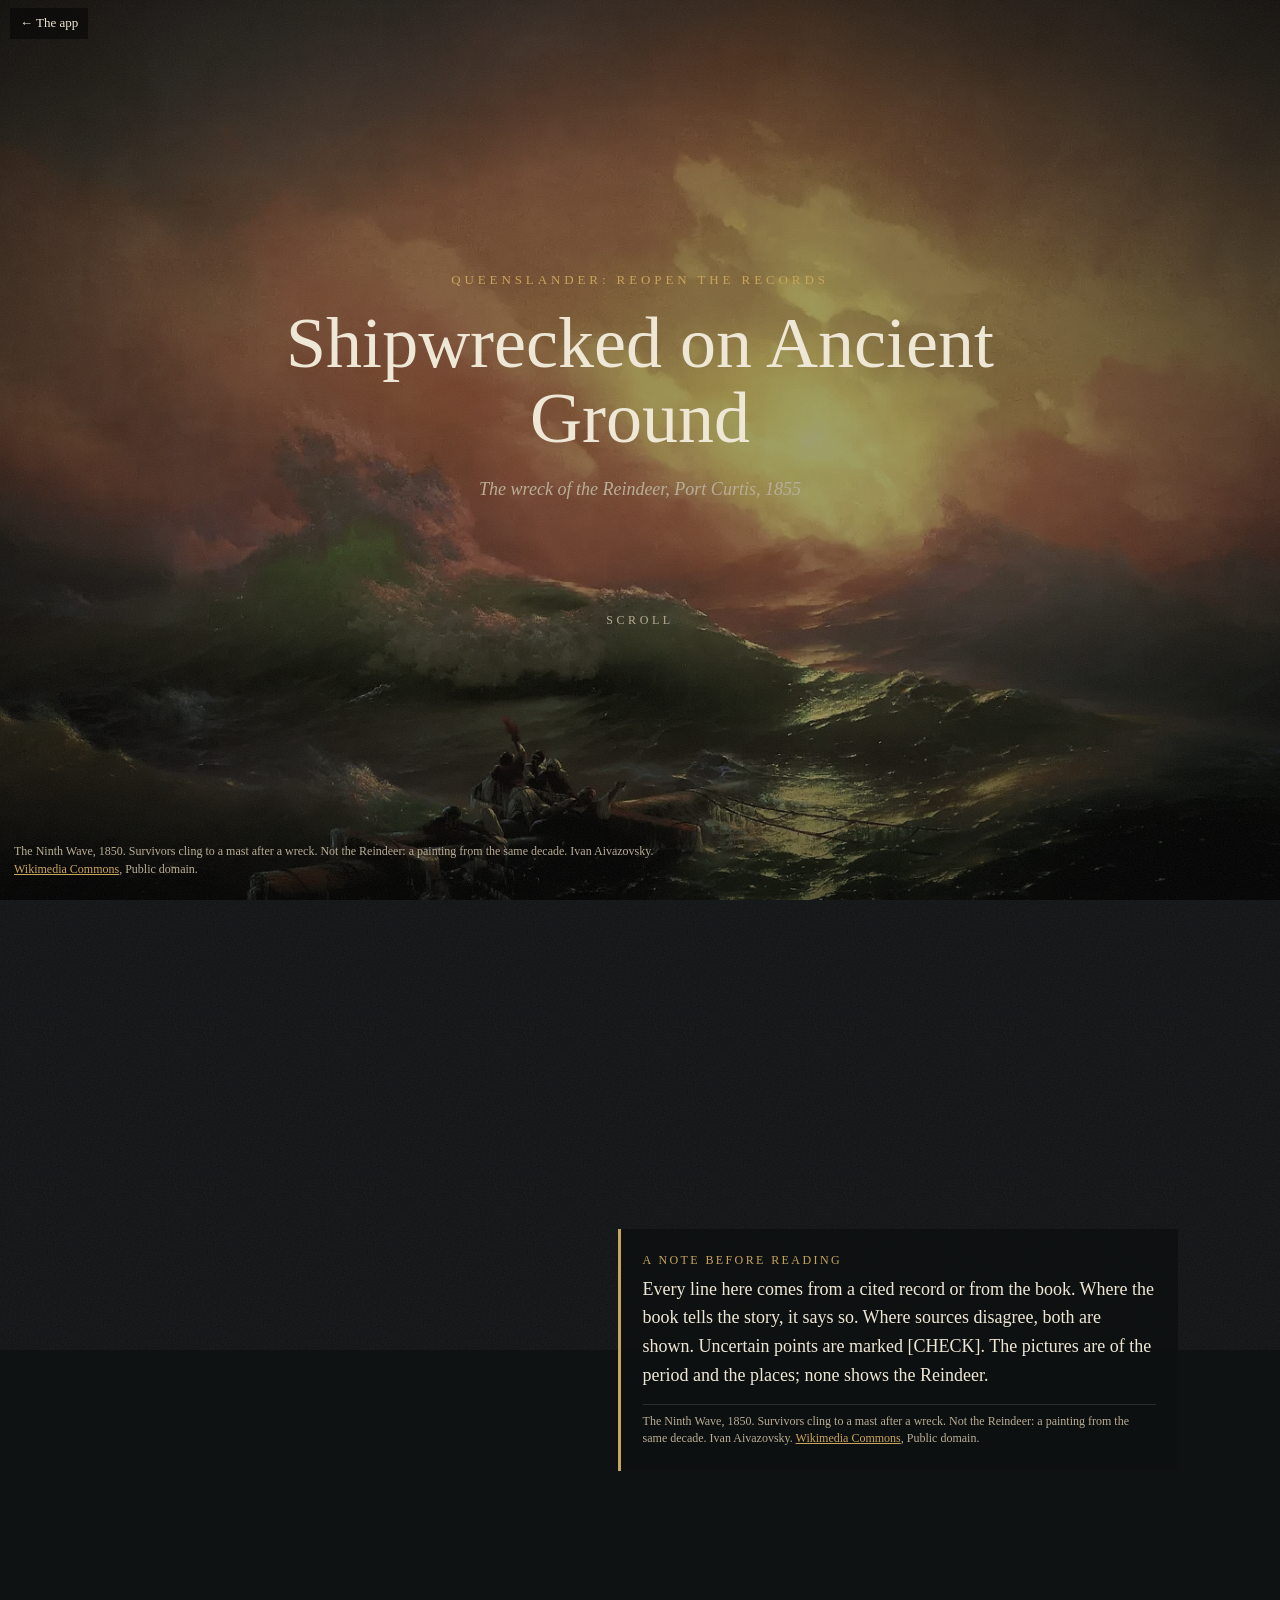
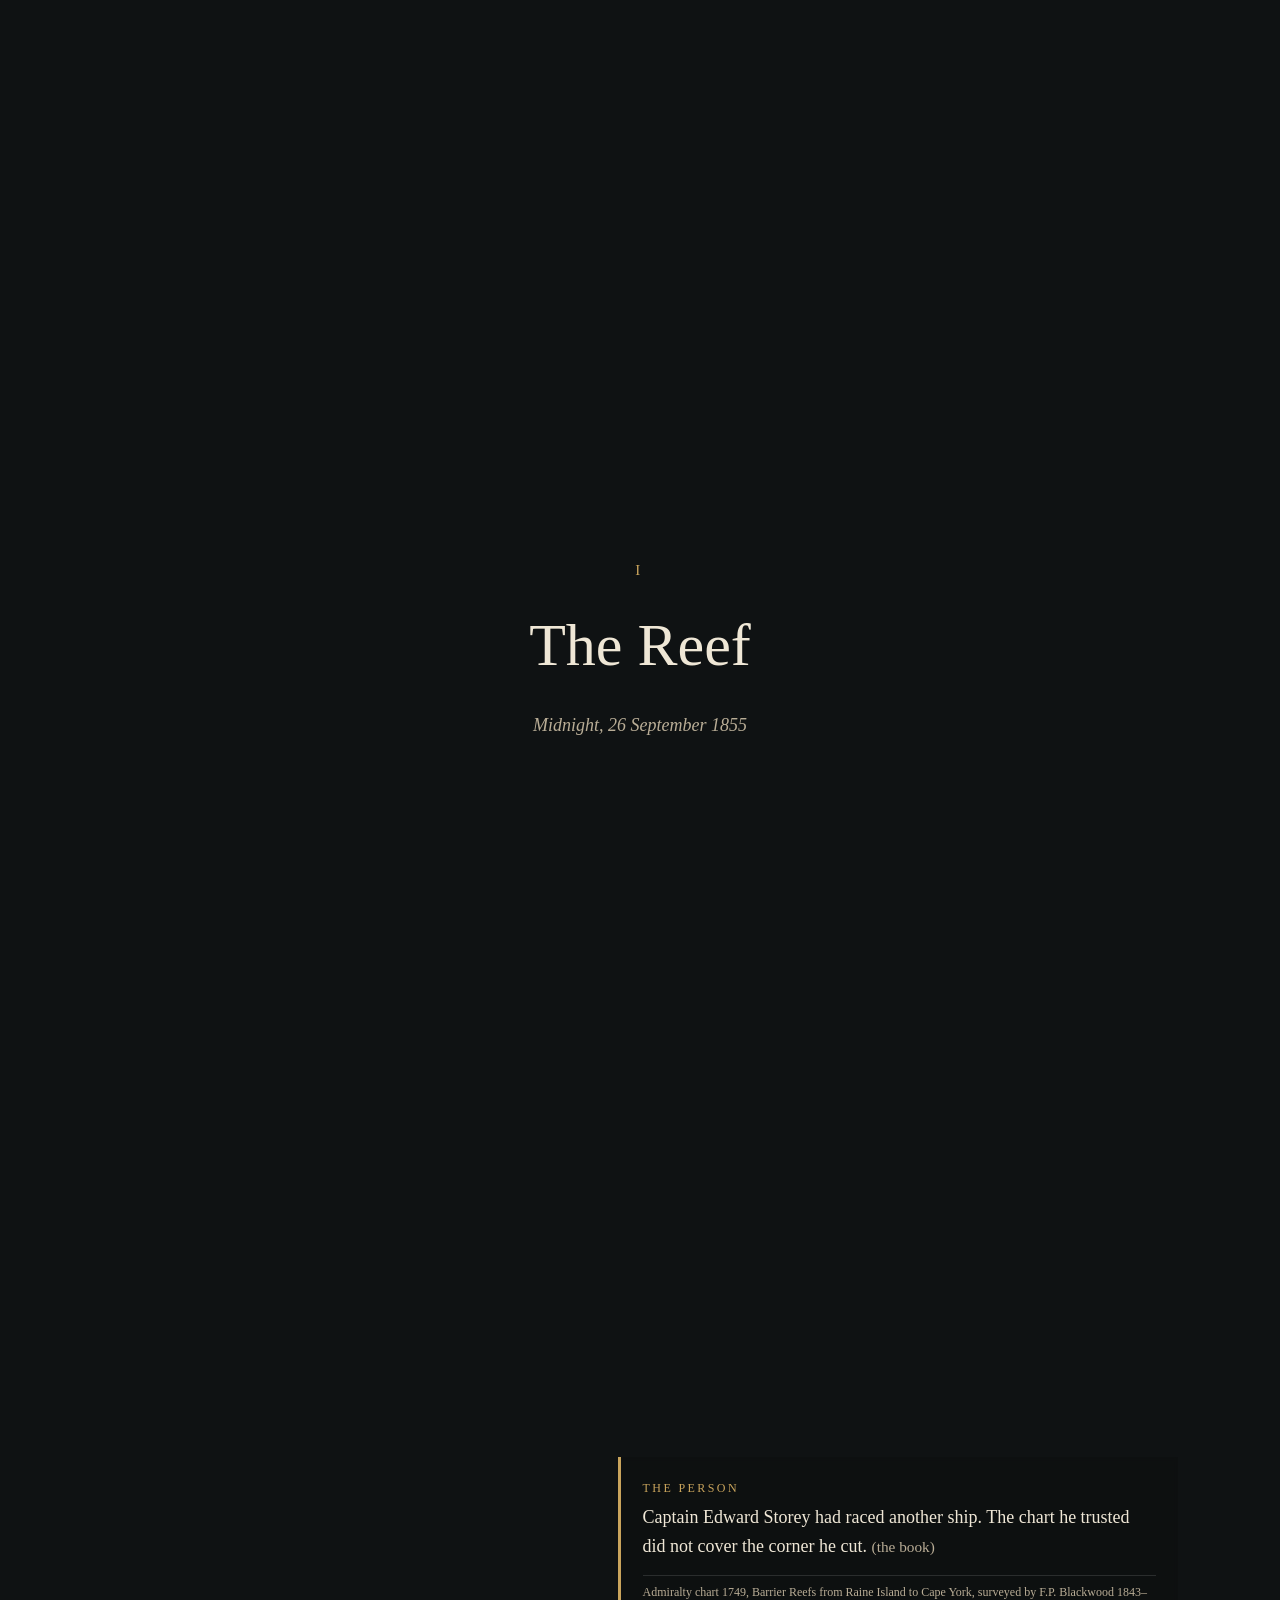
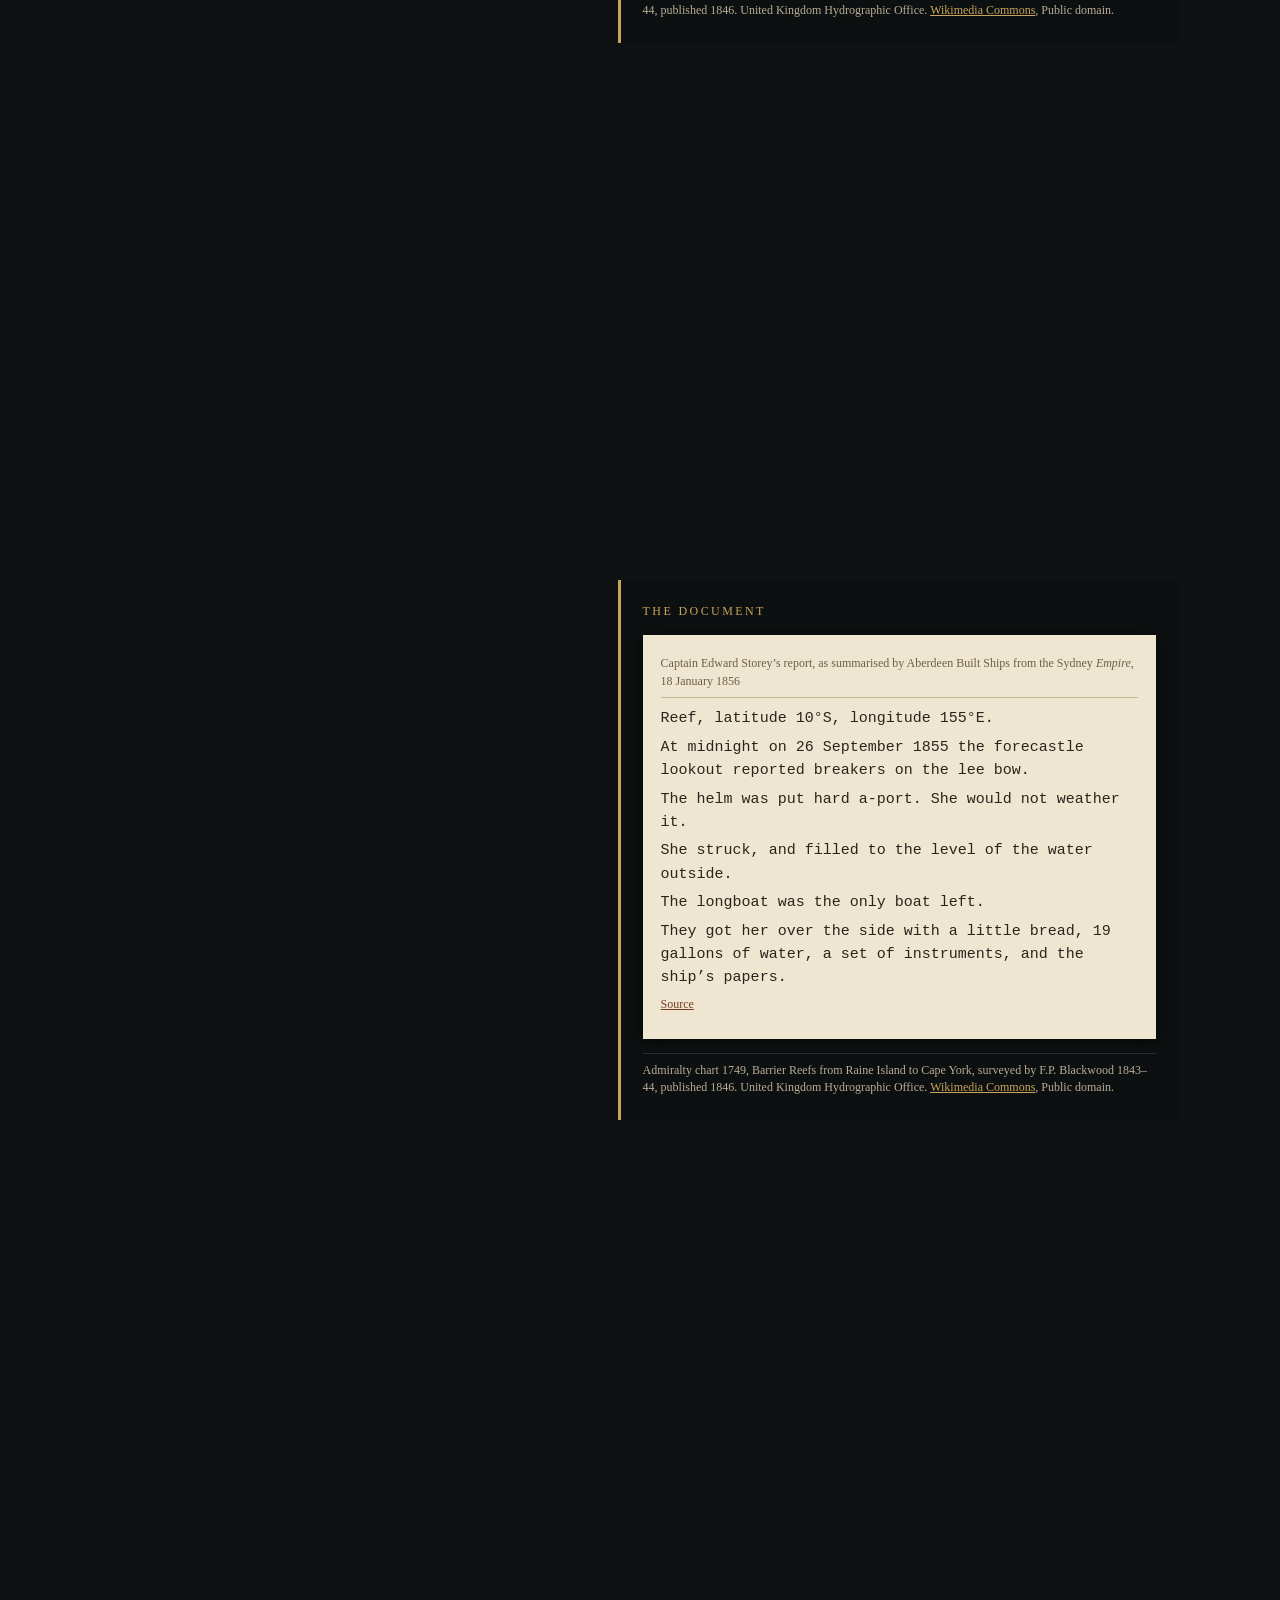
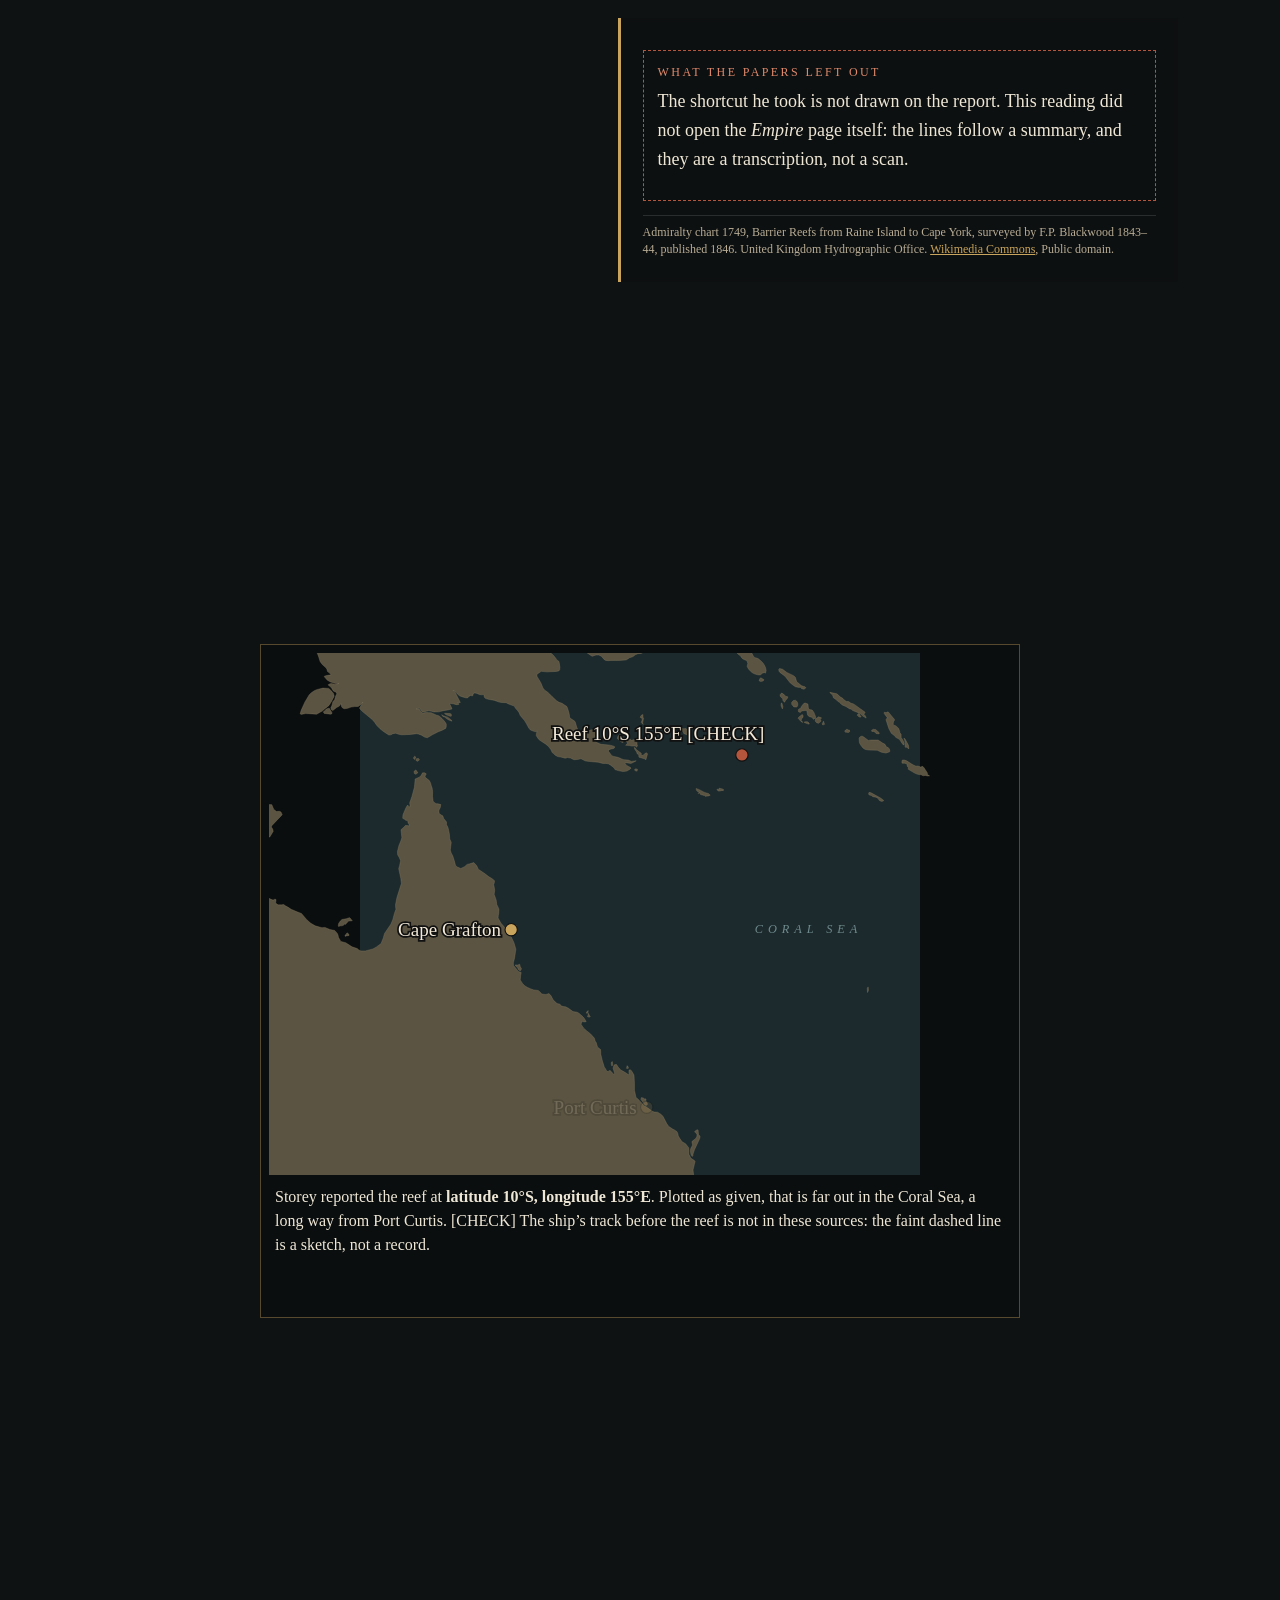
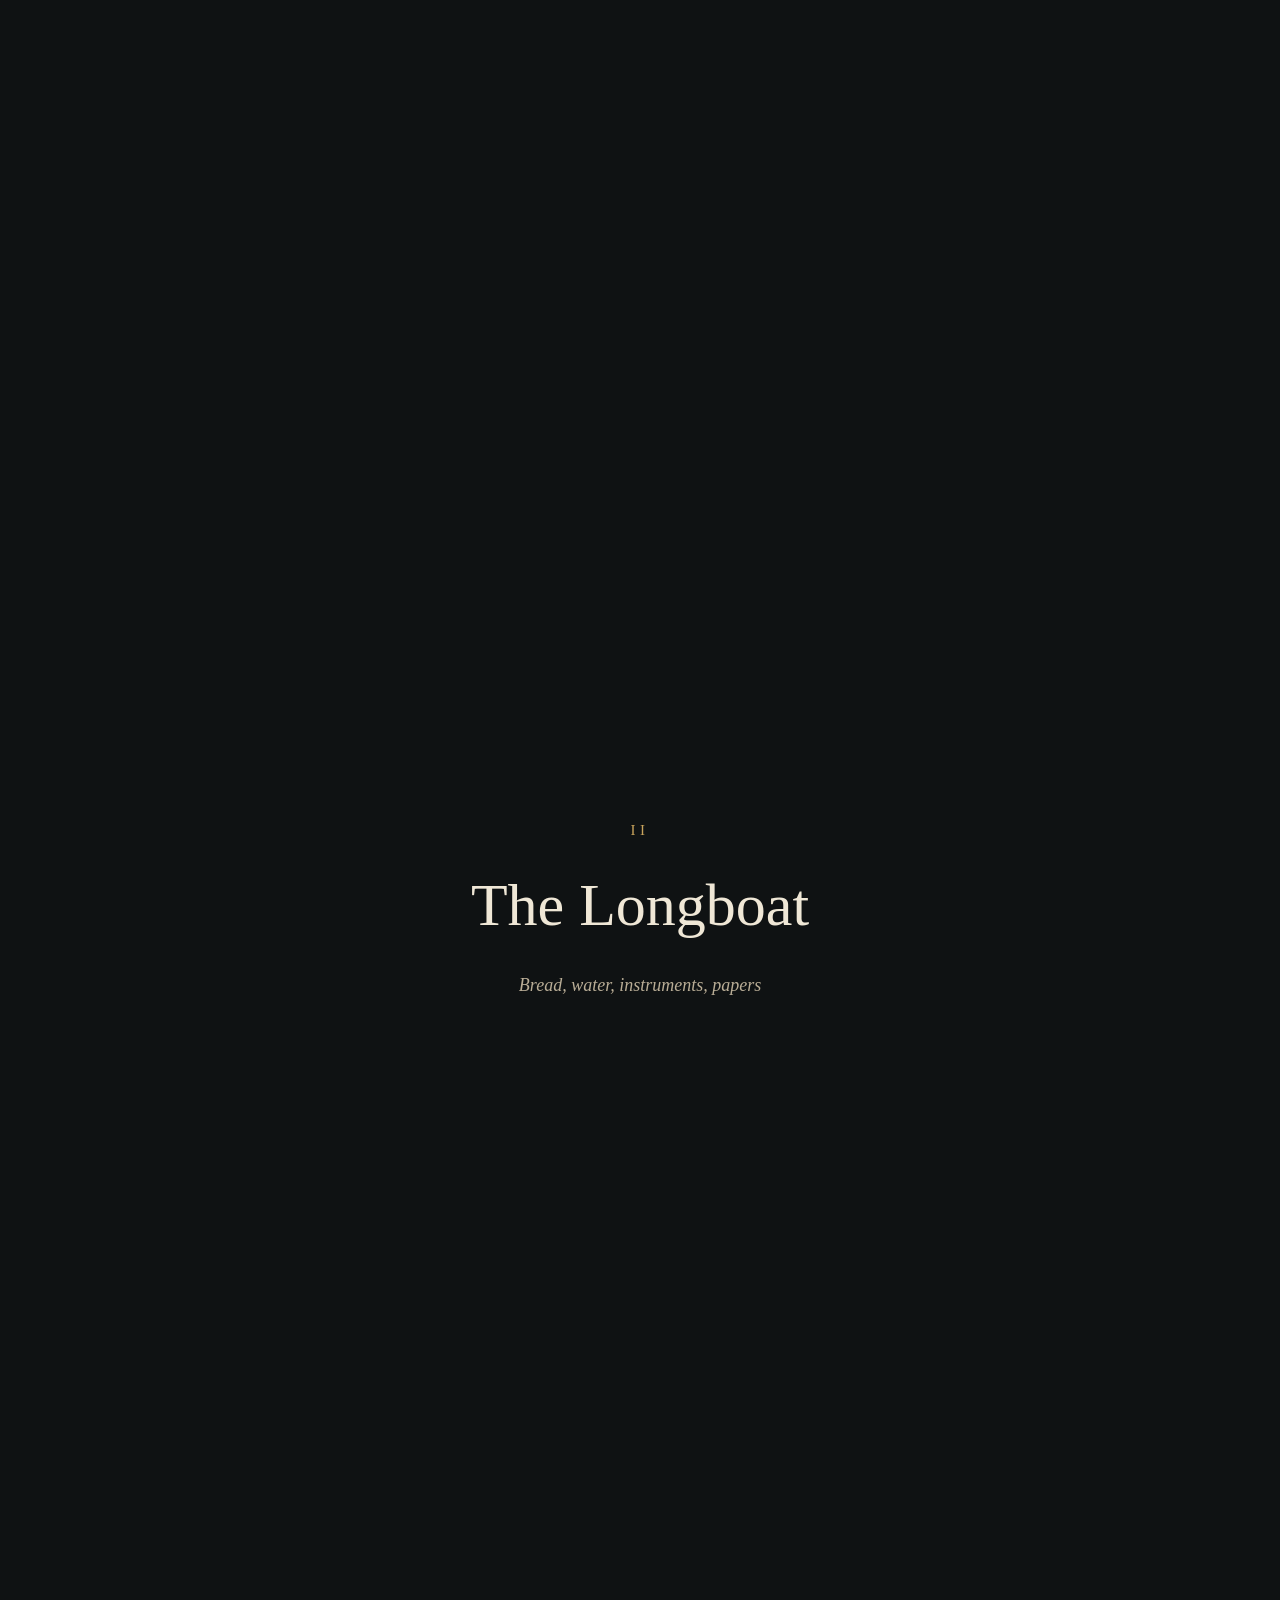
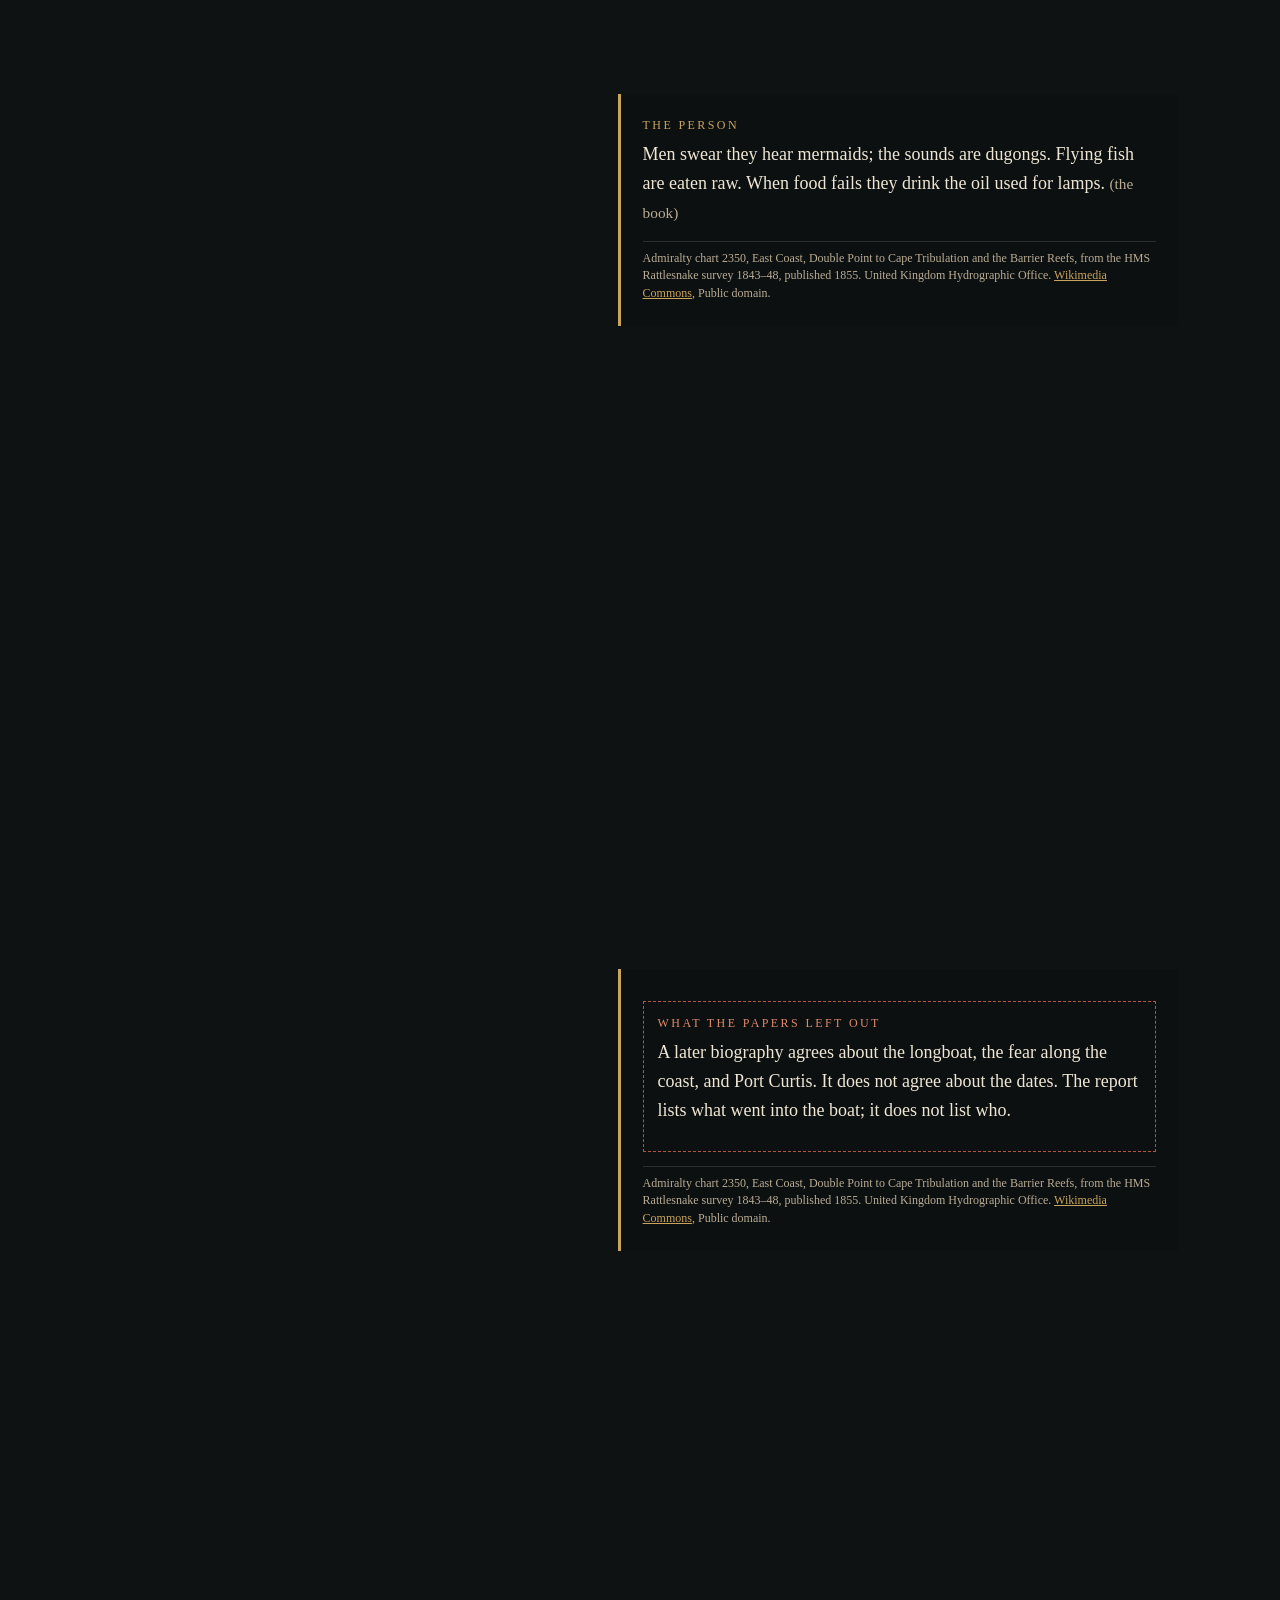
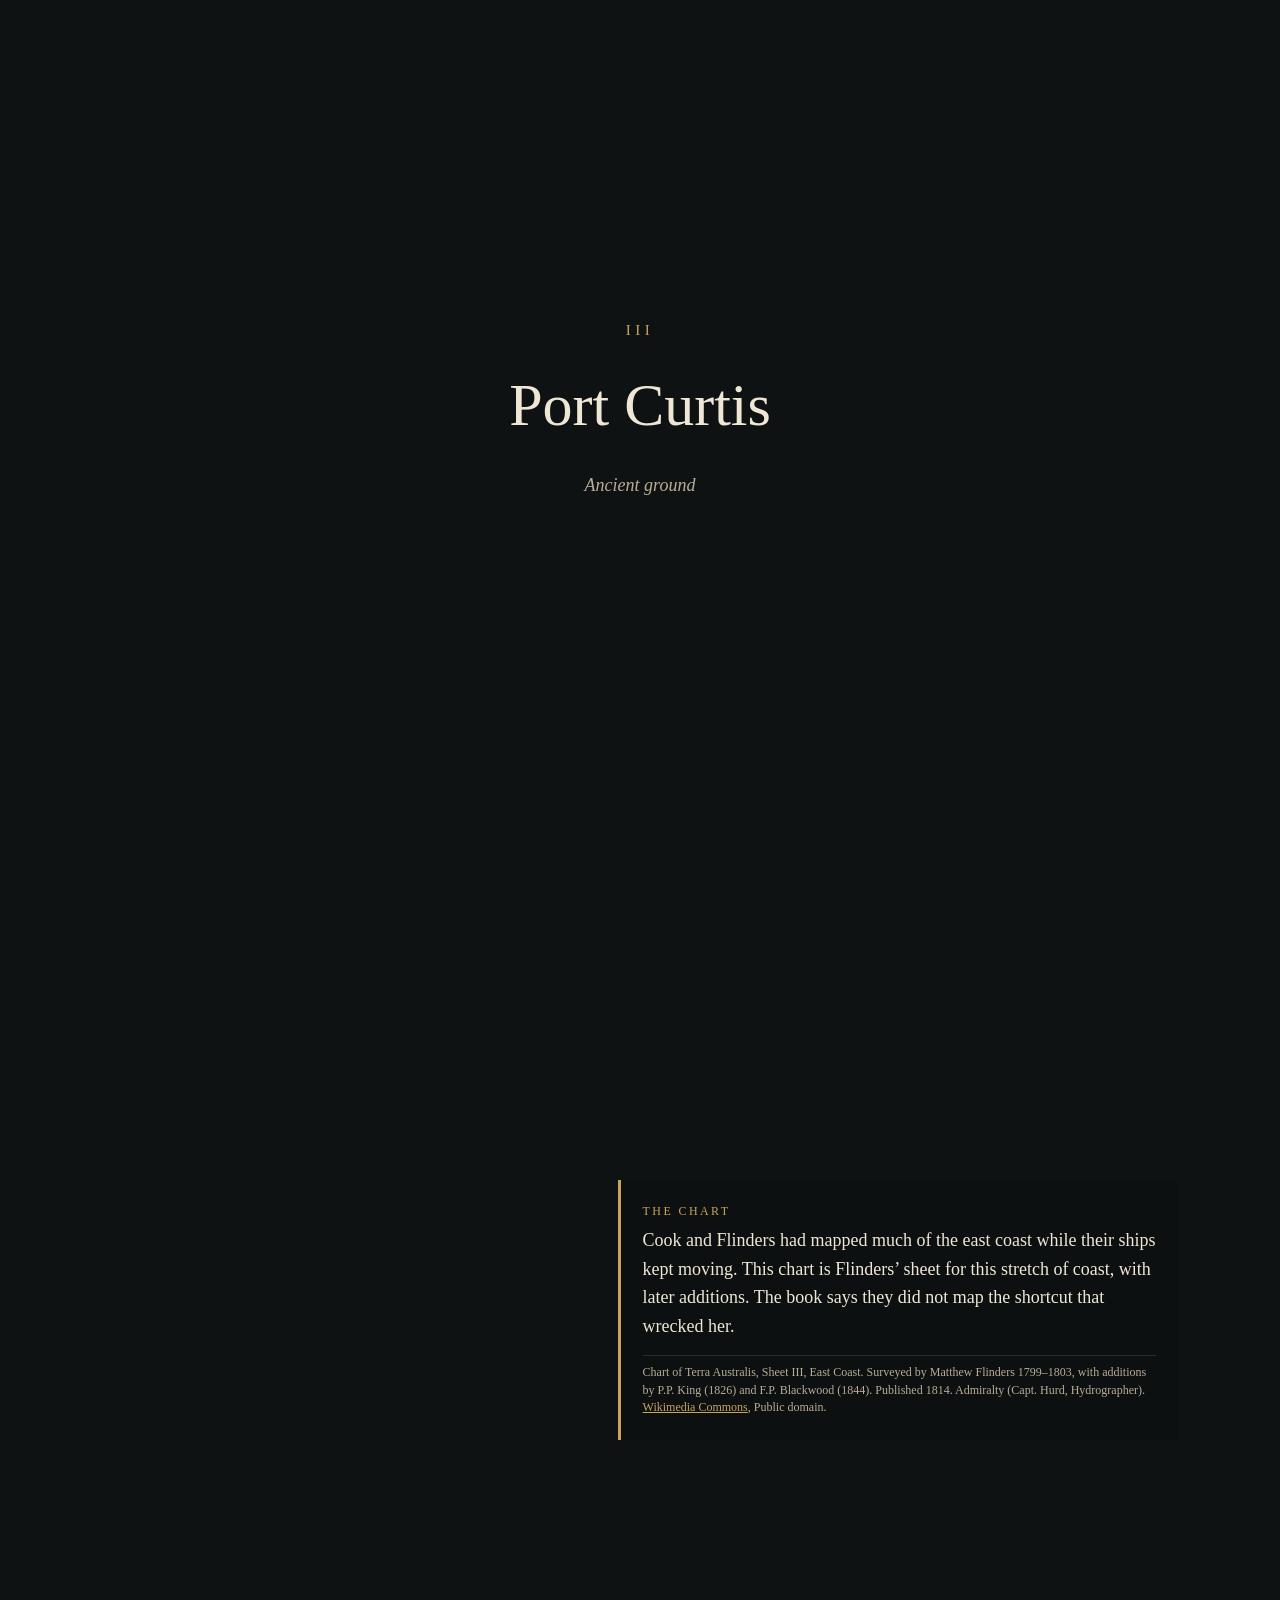
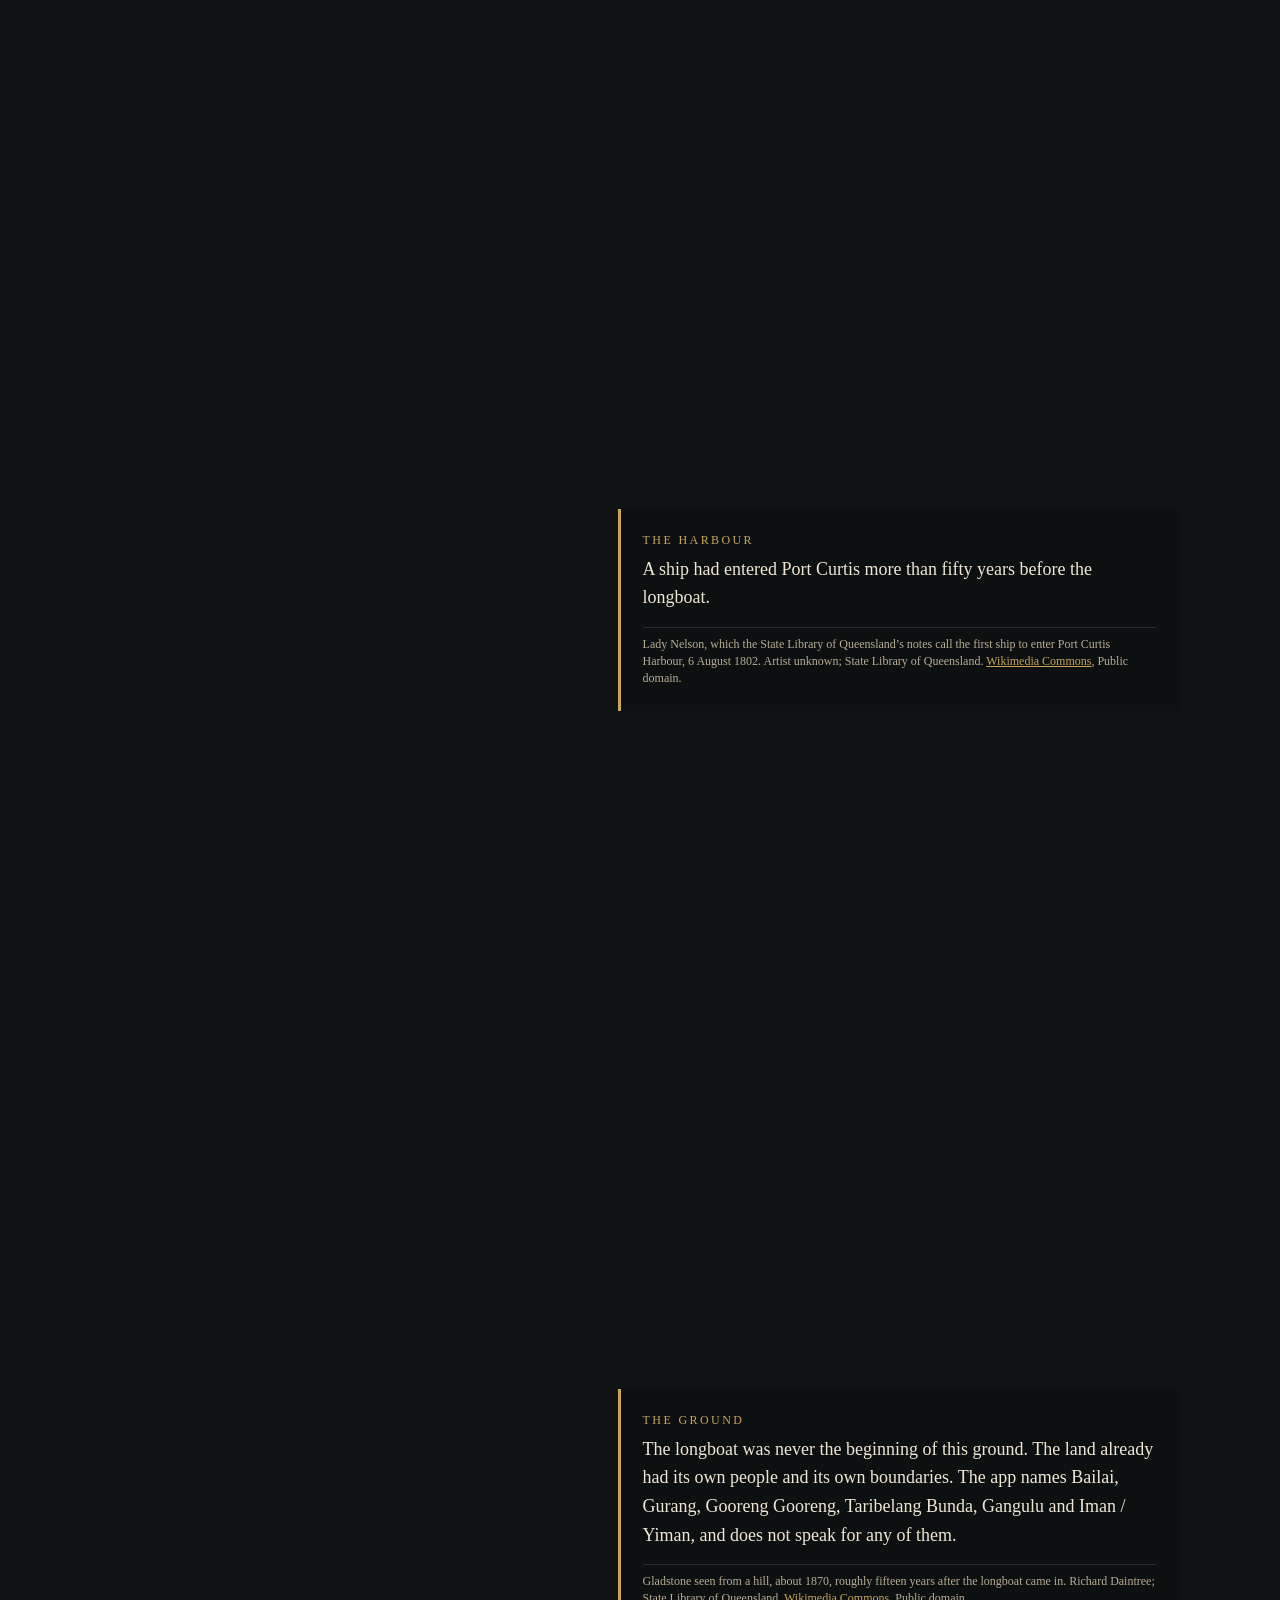
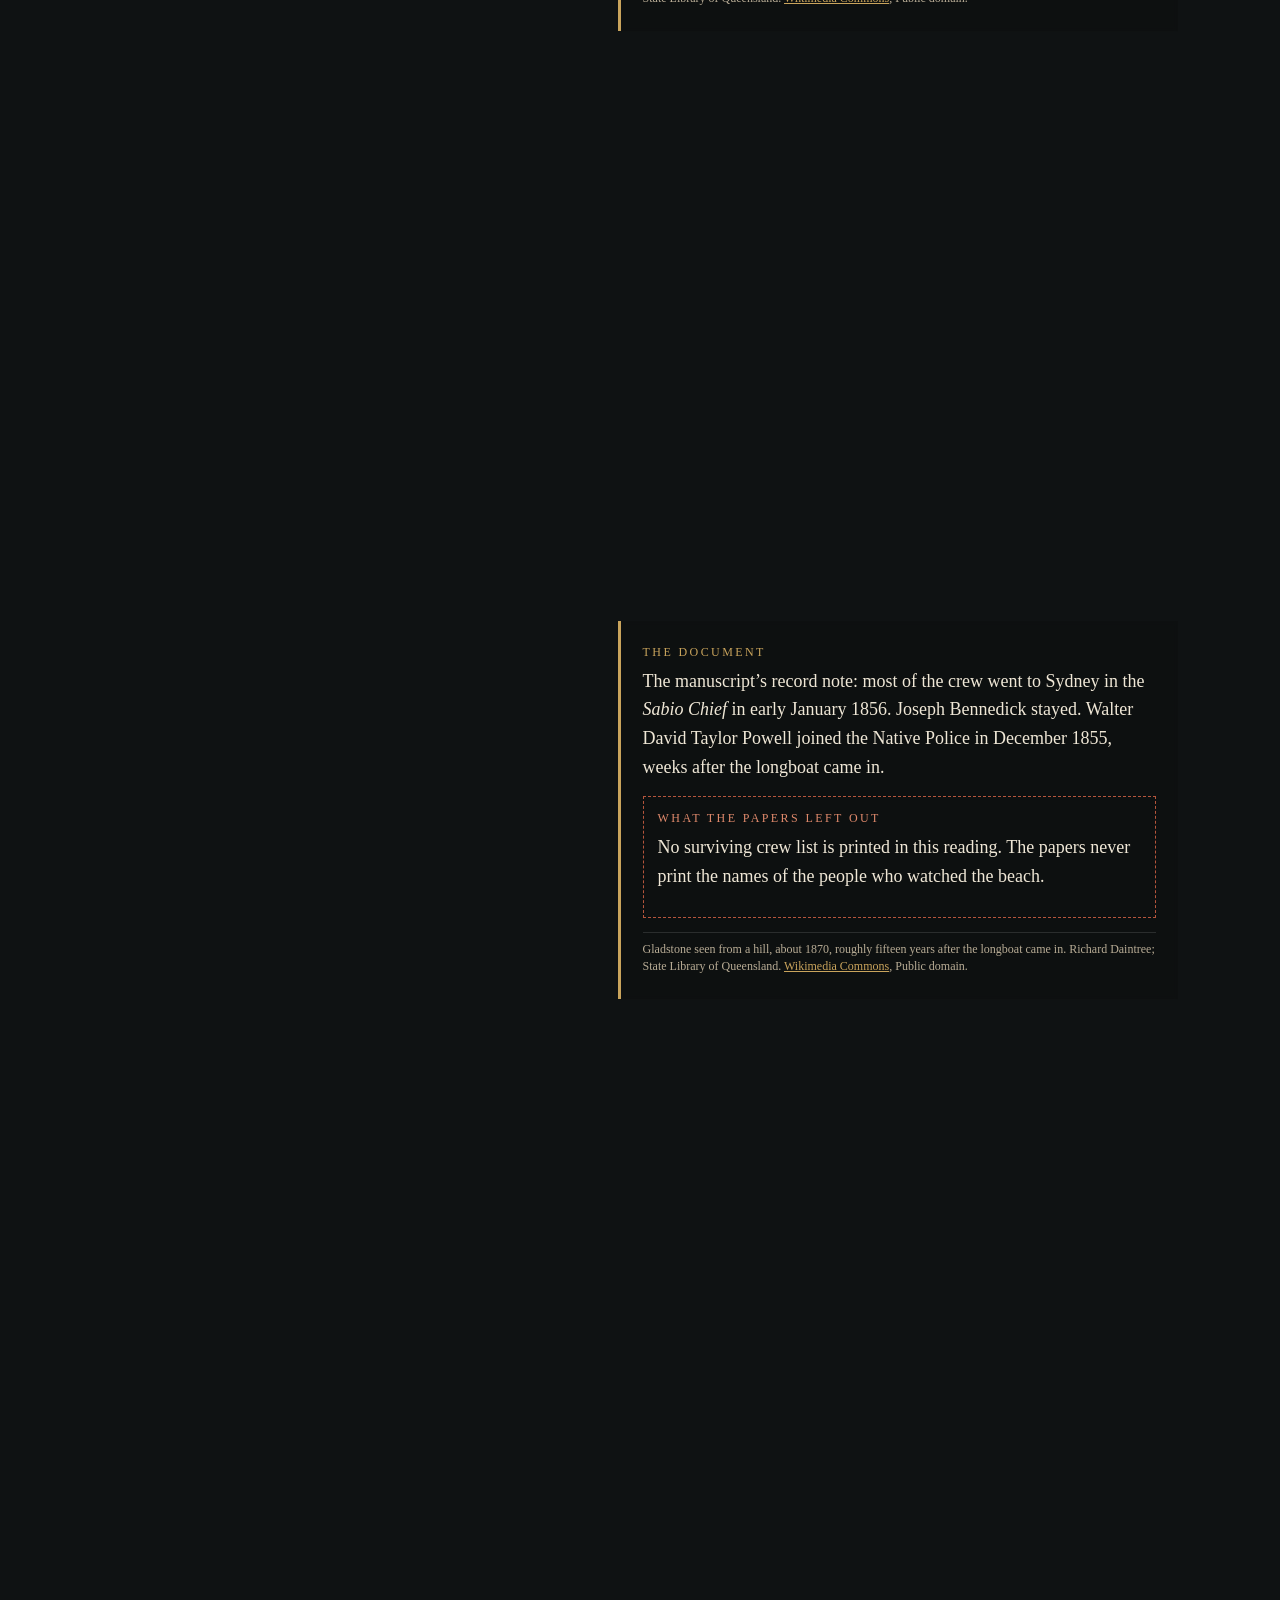
==== experience/index.html @ e914c1b9 "Add scrollytelling experience at /experience/ and 'Enter the experience' link" ====
<!doctype html><html lang="en"><head><meta charset="utf-8"><meta name="viewport" content="width=device-width,initial-scale=1">
<title>Shipwrecked on Ancient Ground: the experience</title><meta name="description" content="The wreck of the Reindeer, Port Curtis, 1855: a scrolling reading of the records and the gaps.">
<link rel="icon" href="../favicon.svg"><link rel="preload" as="image" href="img/ninthwave-m.webp" imagesrcset="img/ninthwave-m.webp 900w, img/ninthwave.webp 1600w" imagesizes="100vw">
<style>
:root{--ink:#efe7d6;--dim:#b9ad96;--paper:#efe6d2;--paperink:#2a241b;--acc:#c9a45c;--sea:#1d2b2f;--red:#b5553c}
*{box-sizing:border-box}html,body{margin:0;background:#0f1213;color:var(--ink);font:18px/1.6 Georgia,"Times New Roman",serif}
a{color:var(--acc)}
#stage{position:fixed;inset:0;z-index:0;overflow:hidden}
.bg{position:absolute;inset:0;margin:0;opacity:0;transition:opacity 1.4s ease}
.bg img{width:100%;height:100%;object-fit:cover;filter:sepia(.35) saturate(.75) brightness(.62) contrast(1.05);transform:scale(1.08)}
.bg.on{opacity:1}.bg.on img{animation:kb 26s ease-in-out infinite alternate}
#bg-adm1846 img,#bg-adm1855 img,#bg-flinders3 img{filter:sepia(.5) brightness(.5) contrast(1.1)}
@keyframes kb{from{transform:scale(1.06) translate(-1.5%,1%)}to{transform:scale(1.2) translate(2%,-2%)}}
#stage:after{content:"";position:absolute;inset:0;background:radial-gradient(ellipse at center,transparent 45%,rgba(0,0,0,.75) 100%)}
#grain{position:fixed;inset:-50%;z-index:1;pointer-events:none;opacity:.09;background-image:url("data:image/svg+xml;utf8,<svg xmlns='http://www.w3.org/2000/svg' width='160' height='160'><filter id='n'><feTurbulence type='fractalNoise' baseFrequency='.85' numOctaves='2' stitchTiles='stitch'/></filter><rect width='160' height='160' filter='url(%23n)'/></svg>");animation:gr 1s steps(4) infinite}
@keyframes gr{0%{transform:translate(0,0)}25%{transform:translate(-3%,2%)}50%{transform:translate(2%,-3%)}75%{transform:translate(-1%,3%)}}
#prog{position:fixed;top:0;left:0;height:3px;width:0;background:var(--acc);z-index:20}
#chapnav{position:fixed;top:10px;right:12px;z-index:20;font:12px/1 Georgia,serif;letter-spacing:.15em;text-transform:uppercase;color:var(--dim)}
#back{position:fixed;top:8px;left:10px;z-index:20;font-size:13px;color:var(--ink);text-decoration:none;background:rgba(0,0,0,.45);padding:5px 10px}
main{position:relative;z-index:2}
.step{min-height:100vh;display:flex;align-items:center;justify-content:center;padding:18vh 18px}
.card{max-width:560px;width:100%;background:rgba(14,16,16,.78);border-left:3px solid var(--acc);padding:22px 22px 14px;backdrop-filter:blur(2px)}
.card p{margin:.2em 0 .8em}
.lab{font-size:12px;letter-spacing:.2em;text-transform:uppercase;color:var(--acc);margin:0 0 .4em!important}
.who{color:var(--dim);font-size:.85em}
.cap{font-size:12px;line-height:1.45;color:var(--dim);border-top:1px solid rgba(255,255,255,.12);padding-top:8px;margin-top:14px!important}
.fixedcap{position:absolute;bottom:10px;left:14px;right:14px;max-width:640px;border:0}
.hero{position:relative}
.tc{text-align:center;max-width:720px}
.tc h1{font-size:clamp(34px,8vw,72px);line-height:1.05;margin:.2em 0;font-weight:400}
.tc h2{font-size:clamp(30px,7vw,60px);font-weight:400;margin:.1em 0}
.kick,.num{letter-spacing:.3em;text-transform:uppercase;font-size:13px;color:var(--acc)}
.num{font-size:15px}.sub{color:var(--dim);font-style:italic}
.hint{margin-top:12vh;font-size:12px;letter-spacing:.3em;text-transform:uppercase;color:var(--dim);animation:bob 2s ease-in-out infinite}
@keyframes bob{50%{transform:translateY(6px)}}
.title .tc{opacity:0;transform:translateY(20px);transition:1.2s}.title.seen .tc{opacity:1;transform:none}
.doc{background:var(--paper);color:var(--paperink);padding:16px 18px;margin:8px 0;box-shadow:0 2px 12px rgba(0,0,0,.5);font-family:"Courier New",Courier,monospace;font-size:15px;line-height:1.55}
.doc .src{font-family:Georgia,serif;font-size:12px;color:#6d5f47;border-bottom:1px solid #c8b998;padding-bottom:6px}
.doc .ln{margin:.35em 0;opacity:0;transform:translateY(4px);transition:opacity .7s,transform .7s}
.doc .via{font-family:Georgia,serif;font-size:12px}.doc a{color:#7a3a22}
.seen .doc .ln{opacity:1;transform:none}
.gap{border:1px dashed var(--red);padding:12px 14px;margin:10px 0}.gap .lab{color:#e08a6c}
.small{font-size:13px;color:var(--dim)}
.mapwrap{position:relative;height:340vh}
.mapstick{position:sticky;top:0;height:100vh;display:flex;align-items:flex-start;justify-content:center;padding:44px 10px 10px}
.mapbox{width:min(96vw,760px);background:rgba(10,14,15,.82);padding:8px;border:1px solid rgba(201,164,92,.4)}
.mapbox svg{width:100%;height:auto;display:block;max-height:58vh}
.sea{fill:#1c2a2d}.land{fill:#5b5442;stroke:#8d8266;stroke-width:.6}
.seal{fill:#6f8a8c;font:italic 22px Georgia;letter-spacing:.4em}
.track{fill:none;stroke:#cfc3a6;stroke-width:3;stroke-dasharray:6 8;opacity:.55}
.route{fill:none;stroke:var(--acc);stroke-width:4}
.mk{opacity:.15;transition:opacity .6s}.mk.on{opacity:1}.mk circle{fill:var(--acc);stroke:#111;stroke-width:2}.mk.wr circle{fill:var(--red)}
.mk text{fill:#f3ead8;font:34px Georgia;paint-order:stroke;stroke:#111;stroke-width:6px}
.mapnote{font-size:16px;line-height:1.5;color:var(--ink);margin:10px 6px 4px;min-height:7.5em}.mapnote .who{font-size:.85em}
.mapsteps{position:absolute;inset:0;pointer-events:none}
.ms{position:absolute;left:50%;transform:translateX(-50%);width:min(92vw,520px);background:rgba(14,16,16,.9);border-left:3px solid var(--acc);padding:12px 16px;font-size:16px;pointer-events:auto}
.ms[data-n="1"]{top:70vh}.ms[data-n="2"]{top:170vh}.ms[data-n="3"]{top:260vh}
.end .tc h2{font-style:italic}
.links{margin-top:30px;display:flex;flex-wrap:wrap;gap:10px;justify-content:center}
.btn{display:inline-block;padding:12px 18px;background:var(--acc);color:#1a1510;text-decoration:none;font-size:16px}.btn.ghost{background:transparent;color:var(--ink);border:1px solid var(--acc)}
.refs{position:relative;background:#121514;padding:40px 20px 80px;font-size:14px}
.refs h3{font-weight:400;letter-spacing:.2em;text-transform:uppercase;font-size:13px;color:var(--acc);max-width:760px;margin:20px auto 8px}
.refs ul{max-width:760px;margin:0 auto;padding-left:18px}.refs li{margin:.4em 0;color:#d6ccb8}.refs .small{max-width:760px;margin:16px auto}
@media (min-width:900px){.step{justify-content:flex-end;padding-right:8vw}.step.title,.step.hero,.step.end{justify-content:center;padding-right:18px}}
@media (prefers-reduced-motion:reduce){*{animation:none!important;transition:none!important}.bg.on img{transform:scale(1.05)}#grain{display:none}.doc .ln,.title .tc{opacity:1;transform:none}}
</style></head><body>
<div id="prog" role="progressbar" aria-label="Reading progress"></div><a id="back" href="../">&larr; The app</a><div id="chapnav" aria-hidden="true"></div>
<div id="stage" aria-hidden="true"><figure class="bg" id="bg-ninthwave"><img src="img/ninthwave.webp" srcset="img/ninthwave-m.webp 900w, img/ninthwave.webp 1600w" sizes="100vw" alt=""  decoding="async"></figure><figure class="bg" id="bg-adm1846"><img src="img/adm1846.webp" srcset="img/adm1846-m.webp 900w, img/adm1846.webp 1600w" sizes="100vw" alt="" loading=lazy decoding="async"></figure><figure class="bg" id="bg-adm1855"><img src="img/adm1855.webp" srcset="img/adm1855-m.webp 900w, img/adm1855.webp 1600w" sizes="100vw" alt="" loading=lazy decoding="async"></figure><figure class="bg" id="bg-flinders3"><img src="img/flinders3.webp" srcset="img/flinders3-m.webp 900w, img/flinders3.webp 1600w" sizes="100vw" alt="" loading=lazy decoding="async"></figure><figure class="bg" id="bg-ladynelson"><img src="img/ladynelson.webp" srcset="img/ladynelson-m.webp 900w, img/ladynelson.webp 1600w" sizes="100vw" alt="" loading=lazy decoding="async"></figure><figure class="bg" id="bg-gladstone1870"><img src="img/gladstone1870.webp" srcset="img/gladstone1870-m.webp 900w, img/gladstone1870.webp 1600w" sizes="100vw" alt="" loading=lazy decoding="async"></figure><figure class="bg" id="bg-auckland1870"><img src="img/auckland1870.webp" srcset="img/auckland1870-m.webp 900w, img/auckland1870.webp 1600w" sizes="100vw" alt="" loading=lazy decoding="async"></figure><figure class="bg" id="bg-kate1870"><img src="img/kate1870.webp" srcset="img/kate1870-m.webp 900w, img/kate1870.webp 1600w" sizes="100vw" alt="" loading=lazy decoding="async"></figure></div><div id="grain" aria-hidden="true"></div>
<main>
<section class="step hero" data-bg="ninthwave"><div class="tc"><p class="kick">Queenslander: Reopen the Records</p><h1>Shipwrecked on Ancient Ground</h1><p class="sub">The wreck of the Reindeer, Port Curtis, 1855</p><p class="hint">Scroll</p></div><p class="cap fixedcap">The Ninth Wave, 1850. Survivors cling to a mast after a wreck. Not the Reindeer: a painting from the same decade. Ivan Aivazovsky. <a href="https://commons.wikimedia.org/wiki/File:Aivazovsky,_Ivan_-_The_Ninth_Wave.jpg">Wikimedia Commons</a>, Public domain.</p></section>
<section class="step " data-bg="ninthwave"><div class="card"><p class="lab">A note before reading</p><p>Every line here comes from a cited record or from the book. Where the book tells the story, it says so. Where sources disagree, both are shown. Uncertain points are marked [CHECK]. The pictures are of the period and the places; none shows the Reindeer.</p><p class="cap">The Ninth Wave, 1850. Survivors cling to a mast after a wreck. Not the Reindeer: a painting from the same decade. Ivan Aivazovsky. <a href="https://commons.wikimedia.org/wiki/File:Aivazovsky,_Ivan_-_The_Ninth_Wave.jpg">Wikimedia Commons</a>, Public domain.</p></div></section>
<section class="step title" data-bg="adm1846"><div class="tc"><p class="num">I</p><h2>The Reef</h2><p class="sub">Midnight, 26 September 1855</p></div></section>
<section class="step " data-bg="adm1846"><div class="card"><p class="lab">The person</p><p>Captain Edward Storey had raced another ship. The chart he trusted did not cover the corner he cut. <span class="who">(the book)</span></p><p class="cap">Admiralty chart 1749, Barrier Reefs from Raine Island to Cape York, surveyed by F.P. Blackwood 1843–44, published 1846. United Kingdom Hydrographic Office. <a href="https://commons.wikimedia.org/wiki/File:Admiralty_Chart_No_1749_Australia,_Barrier_Reefs,_from_Raine_Island_to_Cape_York,_Published_1846.jpg">Wikimedia Commons</a>, Public domain.</p></div></section>
<section class="step docstep" data-bg="adm1846"><div class="card"><p class="lab">The document</p><p></p><div class="doc"><p class="src">Captain Edward Storey’s report, as summarised by Aberdeen Built Ships from the Sydney <i>Empire</i>, 18 January 1856</p><p class="ln">Reef, latitude 10°S, longitude 155°E.</p><p class="ln">At midnight on 26 September 1855 the forecastle lookout reported breakers on the lee bow.</p><p class="ln">The helm was put hard a-port. She would not weather it.</p><p class="ln">She struck, and filled to the level of the water outside.</p><p class="ln">The longboat was the only boat left.</p><p class="ln">They got her over the side with a little bread, 19 gallons of water, a set of instruments, and the ship’s papers.</p><p class="via"><a href="https://emuseum.aberdeencity.gov.uk/objects/100089/reindeer">Source</a></p></div><p class="cap">Admiralty chart 1749, Barrier Reefs from Raine Island to Cape York, surveyed by F.P. Blackwood 1843–44, published 1846. United Kingdom Hydrographic Office. <a href="https://commons.wikimedia.org/wiki/File:Admiralty_Chart_No_1749_Australia,_Barrier_Reefs,_from_Raine_Island_to_Cape_York,_Published_1846.jpg">Wikimedia Commons</a>, Public domain.</p></div></section>
<section class="step " data-bg="adm1846"><div class="card"><div class="gap"><p class="lab">What the papers left out</p><p>The shortcut he took is not drawn on the report. This reading did not open the <i>Empire</i> page itself: the lines follow a summary, and they are a transcription, not a scan.</p></div><p class="cap">Admiralty chart 1749, Barrier Reefs from Raine Island to Cape York, surveyed by F.P. Blackwood 1843–44, published 1846. United Kingdom Hydrographic Office. <a href="https://commons.wikimedia.org/wiki/File:Admiralty_Chart_No_1749_Australia,_Barrier_Reefs,_from_Raine_Island_to_Cape_York,_Published_1846.jpg">Wikimedia Commons</a>, Public domain.</p></div></section>
<section class="mapwrap" id="mapwrap" data-bg="adm1855"><div class="mapstick"><div class="mapbox"><svg viewBox="0 0 1000 932" role="img" aria-label="Map of the Coral Sea and the Queensland coast, with Storey’s reported reef position and a schematic route of the longboat to Port Curtis">
<rect width="1000" height="932" class="sea"/><path d="M144.5,270.7L143.3,276.2L141.1,280.4L140.9,283.0L141.4,286.5L145.0,289.1L147.9,290.8L149.5,295.4L154.6,301.8L154.4,306.2L157.2,311.6L159.6,322.5L160.4,332.0L163.0,338.3L161.3,351.9L163.1,357.4L165.6,362.0L168.5,371.1L170.7,379.5L173.7,381.9L180.1,384.7L186.6,381.6L191.4,377.4L196.4,376.3L203.3,374.2L208.5,379.8L211.3,386.0L223.4,394.3L230.2,399.6L235.5,402.6L240.3,406.5L239.9,410.4L238.7,413.5L239.8,418.4L240.6,424.0L239.6,430.8L243.2,441.0L244.3,449.1L248.1,457.1L247.8,465.3L247.1,468.4L246.6,473.0L249.6,478.7L252.3,483.0L256.3,487.5L261.6,494.5L265.4,495.9L268.7,496.0L268.3,503.2L275.0,517.3L278.4,528.9L276.1,544.4L273.8,553.4L274.2,557.9L282.9,568.6L287.9,570.6L286.9,575.8L286.2,583.7L290.2,589.9L294.6,594.5L299.4,597.2L304.2,599.4L310.4,601.6L318.3,602.5L322.4,606.0L324.5,608.8L330.8,609.7L333.7,609.2L337.2,608.1L339.6,610.0L341.4,612.5L344.8,619.2L351.9,625.9L357.0,627.0L359.8,630.4L363.8,631.3L367.3,631.8L372.3,634.4L380.3,640.3L387.6,641.3L390.9,643.0L398.2,649.5L401.0,653.0L403.9,658.2L400.2,658.7L396.8,657.6L394.7,662.7L399.5,669.8L405.1,674.8L411.8,680.1L418.4,687.5L420.1,693.2L421.8,695.4L424.1,703.5L429.7,708.1L430.0,716.6L432.9,728.3L436.2,739.0L438.4,742.2L441.1,747.3L444.2,746.6L446.5,745.0L450.9,750.1L453.4,752.3L454.8,751.0L451.9,741.3L453.7,735.6L455.5,734.9L458.0,734.7L461.0,739.3L465.2,744.2L473.0,748.6L479.2,752.7L480.9,752.5L480.2,749.4L480.4,744.7L482.9,744.0L485.1,746.3L489.3,753.5L490.1,768.3L490.1,780.8L492.9,793.5L496.9,796.9L499.5,800.1L504.0,804.4L507.0,808.4L510.7,810.2L522.8,818.7L526.2,819.7L531.4,819.9L537.8,823.8L541.0,827.3L548.0,840.7L551.4,845.3L558.3,850.0L561.5,851.5L566.2,854.7L567.9,859.3L568.3,862.0L571.1,866.9L575.2,872.8L581.3,876.1L587.0,883.3L587.3,894.9L590.2,900.7L592.2,903.2L596.6,905.6L598.4,907.5L594.7,922.9L598.3,953.8L596.2,963.4L599.9,972.9L608.4,989.5L610.4,995.3L611.6,1002.2L617.1,1010.9L616.8,1024.2L618.9,1030.6L618.4,1038.8L611.9,1047.7L606.7,1058.7L606.7,1068.0L603.3,1086.0L601.1,1090.8L599.5,1098.4L592.3,1116.5L592.0,1123.6L593.1,1132.1L591.9,1140.3L590.1,1145.9L588.4,1156.1L581.2,1172.1L570.9,1183.9L570.2,1192.9L568.9,1196.8L566.8,1201.8L560.5,1207.2L556.7,1209.5L555.3,1212.6L551.7,1212.6L551.6,1213.6L554.0,1214.6L552.9,1216.2L543.4,1219.1L536.9,1222.8L530.4,1231.8L527.6,1236.4L524.1,1241.0L522.0,1243.1L521.1,1245.3L519.6,1251.0L516.3,1252.0L513.3,1253.7L514.7,1259.1L513.1,1265.2L512.7,1269.4L511.1,1272.0L509.2,1271.1L507.6,1271.5L505.7,1273.0L508.7,1273.4L510.5,1274.1L504.1,1280.1L498.2,1286.2L496.7,1290.3L494.1,1295.4L491.9,1306.8L490.0,1313.3L491.3,1317.9L491.1,1318.8L489.8,1319.1L488.9,1318.5L486.2,1320.1L485.5,1321.7L486.6,1323.6L487.4,1324.3L487.0,1325.2L485.9,1326.3L483.4,1326.3L480.3,1327.9L471.6,1344.7L467.8,1349.2L463.4,1356.1L461.7,1362.3L460.4,1369.1L458.9,1380.6L457.4,1388.7L454.0,1396.5L452.7,1402.1L452.3,1412.7L453.9,1420.8L452.9,1425.1L452.8,1429.3L451.5,1433.1L445.9,1434.0L441.3,1437.1L434.8,1442.3L430.9,1444.1L422.7,1445.6L406.5,1444.9L375.6,1446.8L369.6,1448.0L358.0,1451.6L346.9,1457.1L336.2,1464.5L311.7,1484.7L292.5,1486.9L288.9,1486.9L286.0,1486.4L282.6,1487.6L282.6,1490.1L285.7,1492.7L288.0,1495.2L292.1,1491.8L293.9,1492.7L294.6,1499.0L294.7,1503.0L293.5,1505.1L290.9,1506.6L288.2,1505.6L287.8,1503.5L284.3,1498.4L279.9,1493.9L275.9,1492.5L273.6,1494.0L269.8,1495.5L266.6,1489.8L263.2,1484.9L258.7,1484.3L254.8,1484.4L251.6,1482.3L245.3,1478.9L246.6,1476.2L248.3,1473.5L251.9,1472.4L250.8,1468.7L248.9,1465.6L243.9,1464.8L240.6,1465.3L238.6,1467.8L236.0,1472.0L225.4,1477.3L220.3,1474.4L214.4,1470.0L217.3,1470.3L223.2,1470.2L228.2,1466.3L230.3,1463.9L232.7,1458.7L229.5,1455.0L226.6,1452.4L222.3,1450.0L206.3,1458.1L203.0,1459.2L199.8,1460.8L205.4,1462.1L208.6,1461.7L212.1,1464.1L206.5,1467.5L202.2,1468.4L196.8,1470.4L186.4,1475.6L173.3,1486.3L167.6,1489.4L160.9,1491.9L151.7,1489.0L146.7,1488.3L140.1,1483.9L129.1,1480.9L118.7,1475.1L111.6,1472.1L106.6,1471.5L99.4,1472.7L87.5,1467.4L78.4,1466.9L72.5,1472.2L67.8,1471.8L64.7,1471.1L55.2,1462.4L46.0,1458.0L28.5,1455.8L17.7,1449.8L9.6,1438.3L-5.7,1425.1L-9.8,1420.3L-11.7,1415.5L-11.9,1411.8L-9.8,1404.7L-7.0,1397.6L-6.5,1393.7L-12.3,1380.5L-20.5,1368.0L-24.3,1364.1L-34.3,1355.8L-43.7,1349.5L-46.1,1346.3L-46.9,1344.6L-42.4,1345.4L-40.3,1342.8L-37.4,1342.0L-35.0,1345.3L-32.3,1346.0L-32.2,1340.3L-30.7,1337.6L-31.7,1336.3L-32.6,1335.2L-36.7,1334.0L-41.2,1335.9L-44.7,1338.3L-49.3,1340.4L-51.1,1342.6L-55.9,1342.7L-57.7,1343.2L-67.2,1347.4L-73.2,1347.5L-82.5,1346.0L-79.4,1340.3L-75.8,1336.9L-72.7,1333.0L-67.7,1319.3L-68.6,1307.4L-71.1,1302.6L-78.9,1292.7L-82.4,1286.7L-86.9,1280.4L-89.0,1284.1L-90.3,1287.9L-94.6,1293.5L-96.6,1305.8L-104.9,1324.7L-110.6,1324.9L-115.5,1324.2L-124.0,1326.3L-129.8,1328.9L-135.0,1328.9L-137.9,1329.8L-141.7,1329.1L-135.7,1314.4L-130.5,1314.8L-124.9,1314.2L-122.3,1314.4L-118.6,1314.2L-115.7,1307.5L-114.0,1299.9L-115.1,1295.0L-115.5,1290.0L-114.4,1284.2L-113.9,1280.1L-106.8,1266.3L-100.9,1259.2L-94.0,1253.6L-94.8,1248.2L-97.0,1241.5L-97.6,1236.4L-94.3,1234.8L-91.2,1231.6L-94.9,1216.9L-97.1,1212.4L-100.8,1208.1L-100.8,1213.7L-100.4,1219.2L-105.4,1226.3L-112.0,1231.3L-116.3,1236.1L-120.3,1246.8L-125.6,1255.9L-130.4,1259.2L-134.8,1260.0L-139.2,1261.4L-146.2,1265.0L-152.9,1268.0L-157.9,1272.0L-162.2,1274.1L-176.3,1292.2L-182.7,1298.3L-184.1,1300.7L-186.8,1302.8L-186.2,1305.6L-184.1,1307.6L-181.9,1315.6L-183.2,1317.4L-185.5,1316.5L-191.3,1312.0L-194.9,1313.6L-197.8,1315.4L-205.4,1307.2L-208.6,1305.3L-212.5,1301.9L-216.8,1299.1L-218.6,1298.8L-221.7,1299.4L-221.4,1297.1L-219.3,1295.3L-217.4,1294.9L-214.0,1297.5L-210.1,1299.9L-207.8,1300.1L-206.8,1299.1L-210.5,1289.8L-213.1,1281.6L-214.3,1279.2L-217.3,1270.9L-218.8,1268.5L-225.4,1262.6L-232.3,1255.7L-234.2,1247.5L-236.8,1242.2L-240.0,1238.9L-245.1,1235.9L-259.0,1234.8L-264.8,1226.3L-268.2,1215.8L-265.5,1215.2L-262.4,1215.0L-261.4,1211.8L-262.1,1206.8L-275.9,1200.5L-282.4,1194.0L-287.9,1191.2L-293.1,1190.1L-300.0,1190.4L-308.5,1190.2L-329.2,1179.8L-334.2,1179.5L-348.9,1182.7L-353.9,1182.1L-376.3,1168.0L-391.2,1161.3L-396.1,1160.0L-402.6,1158.9L-407.8,1160.5L-411.4,1162.1L-419.0,1163.8L-448.6,1162.7L-474.1,1164.9L-491.5,1166.4L-502.4,1168.3L-520.6,1176.7L-542.4,1184.8L-560.1,1188.7L-576.4,1193.8L-587.1,1195.3L-600.9,1196.0L-630.2,1193.5L-640.1,1195.3L-656.0,1204.8L-660.7,1207.1L-669.7,1209.7L-692.8,1221.9L-703.4,1224.6L-710.3,1225.4L-716.2,1228.0L-721.5,1233.2L-728.8,1247.6L-733.3,1254.4L-743.2,1265.3L-749.7,1268.9L-756.1,1268.4L-763.3,1272.2L-769.7,1268.2L-774.7,1267.4L-782.8,1267.8L-811.3,1272.4L-815.4,1267.0L-820.6,1266.2L-830.5,1266.5L-845.2,1264.9L-872.1,1266.9L-885.0,1269.1L-890.1,1271.0L-899.6,1269.8L-915.7,1271.6L-921.4,1274.6L-925.7,1277.3L-934.1,1289.5L-943.3,1293.5L-950.8,1293.6L-959.3,1294.5L-976.4,1306.2L-993.8,1317.6L-999.7,1318.8L-1006.2,1320.7L-1014.8,1321.6L-1019.0,1322.6L-1038.9,1319.7L-1051.6,1319.4L-1067.4,1317.6L-1081.0,1312.1L-1091.5,1308.9L-1103.4,1296.6L-1110.7,1292.1L-1123.7,1286.5L-1127.5,1286.7L-1130.5,1288.3L-1136.0,1284.4L-1136.1,1279.3L-1137.6,1275.1L-1137.5,1263.8L-1136.6,1250.7L-1131.9,1253.6L-1128.1,1256.5L-1120.1,1256.4L-1112.9,1251.4L-1108.9,1244.2L-1105.3,1236.0L-1105.9,1227.4L-1108.2,1212.1L-1106.6,1208.9L-1104.2,1207.6L-1103.4,1200.0L-1102.8,1176.7L-1104.6,1167.9L-1115.7,1150.1L-1123.0,1134.6L-1128.3,1127.6L-1132.8,1116.4L-1136.6,1100.7L-1137.8,1092.8L-1139.0,1078.3L-1137.7,1070.0L-1138.2,1065.2L-1142.9,1052.0L-1153.3,1039.6L-1155.0,1035.1L-1154.9,1030.3L-1157.4,1024.7L-1165.7,1013.4L-1174.3,1003.7L-1175.8,998.9L-1177.3,979.3L-1180.5,970.3L-1195.0,947.6L-1212.1,928.1L-1216.8,920.1L-1218.9,917.4L-1217.7,917.0L-1215.8,918.1L-1213.6,920.0L-1212.6,920.2L-1211.6,918.6L-1211.7,914.8L-1211.1,912.7L-1209.6,913.9L-1207.8,918.1L-1202.4,928.9L-1200.8,934.5L-1193.9,936.1L-1191.8,934.7L-1189.3,931.8L-1188.5,924.2L-1192.0,920.7L-1195.2,919.3L-1200.5,913.6L-1203.9,904.5L-1209.3,896.1L-1209.2,893.1L-1206.8,890.9L-1202.8,892.1L-1199.0,896.9L-1194.9,901.4L-1195.6,909.3L-1196.2,911.4L-1195.8,913.3L-1194.4,915.0L-1192.5,916.4L-1190.4,914.4L-1188.5,909.7L-1187.3,910.3L-1184.4,920.8L-1182.2,923.7L-1177.7,927.0L-1173.8,924.4L-1172.0,922.2L-1172.6,914.8L-1171.4,907.7L-1172.1,902.3L-1182.1,888.4L-1191.3,871.2L-1196.8,862.6L-1201.4,849.7L-1204.4,845.2L-1208.3,838.0L-1208.5,829.7L-1208.1,824.2L-1205.0,812.3L-1202.1,806.0L-1192.9,791.7L-1192.4,785.6L-1192.5,780.9L-1191.1,773.8L-1191.1,768.8L-1192.4,764.2L-1196.2,756.3L-1191.1,742.4L-1183.7,724.5L-1180.8,721.9L-1176.2,719.5L-1175.3,723.2L-1177.6,735.5L-1174.4,742.0L-1175.4,749.2L-1172.5,748.0L-1168.0,746.6L-1164.6,742.8L-1162.9,739.1L-1154.4,724.6L-1149.6,719.2L-1142.8,715.3L-1129.0,710.5L-1115.6,704.2L-1109.3,698.1L-1101.3,692.8L-1095.7,687.1L-1090.4,683.2L-1063.4,668.8L-1058.8,666.1L-1052.9,665.8L-1045.7,666.3L-1039.1,665.5L-1032.1,668.8L-1027.0,669.1L-1014.4,665.6L-1007.6,662.4L-996.0,655.4L-990.9,653.4L-979.2,651.2L-965.8,648.3L-949.8,636.2L-938.2,636.9L-927.9,638.1L-919.6,634.5L-900.2,632.2L-889.4,629.2L-869.2,621.1L-863.7,618.4L-855.5,612.6L-848.3,605.5L-841.2,595.7L-836.8,587.1L-835.0,582.6L-830.8,575.5L-828.0,569.8L-825.7,567.1L-817.9,563.3L-806.3,552.7L-802.5,550.5L-801.8,547.1L-804.3,545.2L-807.4,544.0L-809.5,532.7L-811.5,525.0L-811.7,519.5L-810.9,514.3L-806.3,506.2L-803.1,502.7L-798.5,498.7L-794.4,497.4L-791.0,493.9L-785.4,490.3L-783.1,486.8L-779.6,479.7L-776.5,474.2L-774.1,474.4L-769.3,487.1L-766.3,493.8L-760.6,501.7L-755.3,513.3L-751.0,518.6L-748.9,522.1L-747.1,523.7L-746.8,521.5L-747.2,518.9L-745.1,510.0L-746.1,503.8L-745.7,501.4L-744.7,500.4L-742.5,501.1L-738.5,504.5L-736.4,505.8L-735.0,505.5L-735.0,499.9L-733.0,496.3L-733.8,493.9L-737.4,494.0L-738.9,491.0L-741.8,487.4L-745.1,484.9L-749.2,479.1L-750.4,476.9L-748.9,475.8L-746.3,475.9L-744.3,473.5L-743.3,470.1L-745.1,464.7L-743.3,462.7L-739.6,463.3L-733.7,471.9L-731.1,471.1L-729.0,467.6L-725.3,466.6L-721.4,467.2L-718.8,469.7L-713.6,472.2L-706.7,471.9L-703.2,472.5L-695.8,472.1L-692.2,472.8L-692.9,471.5L-696.9,469.9L-701.3,469.6L-706.6,469.8L-708.9,468.1L-709.6,463.8L-708.3,460.6L-707.5,459.3L-704.1,459.8L-701.1,459.7L-700.7,455.5L-699.6,451.7L-697.8,448.6L-697.8,445.7L-699.7,446.5L-704.4,453.3L-706.6,447.8L-709.9,443.6L-709.2,437.5L-707.3,431.5L-704.3,430.7L-701.7,431.6L-698.0,428.1L-695.9,425.4L-696.4,423.2L-695.8,421.5L-693.2,422.1L-683.1,427.5L-681.1,430.3L-679.0,429.2L-678.3,426.1L-678.5,423.0L-680.7,423.5L-685.9,423.2L-687.1,421.5L-686.7,420.0L-689.1,416.4L-685.7,414.1L-682.8,413.9L-680.8,412.4L-680.7,410.2L-680.1,409.3L-678.5,410.6L-673.2,411.2L-668.1,413.9L-665.7,414.5L-664.7,413.0L-664.4,409.8L-670.8,406.6L-670.9,403.4L-673.6,399.7L-673.7,396.1L-669.7,393.1L-668.9,390.2L-666.6,389.0L-662.0,388.9L-658.9,386.5L-655.5,385.6L-654.6,380.1L-654.7,376.3L-653.3,375.3L-649.8,376.9L-650.9,381.3L-650.9,385.5L-651.7,387.7L-650.4,387.5L-649.6,386.6L-648.3,383.8L-644.6,385.0L-643.7,387.9L-643.2,390.8L-641.3,391.7L-638.8,387.3L-635.4,386.1L-635.6,380.5L-634.3,376.5L-633.9,373.5L-631.8,372.0L-631.3,368.8L-633.0,366.6L-633.9,362.6L-631.0,361.7L-628.0,363.7L-626.0,368.8L-624.6,371.1L-622.8,369.8L-621.7,366.5L-618.0,364.5L-614.4,367.2L-610.5,371.0L-605.5,367.7L-600.9,361.6L-601.6,357.9L-601.1,354.0L-595.3,352.0L-590.6,353.5L-586.4,357.6L-577.6,360.7L-570.1,365.1L-566.8,367.9L-560.3,372.5L-556.2,377.2L-550.6,385.7L-537.3,396.0L-536.4,397.8L-538.2,401.2L-539.8,405.6L-541.8,413.1L-542.3,424.1L-540.4,423.3L-538.4,419.3L-536.3,420.2L-533.9,422.7L-533.7,420.3L-535.1,418.8L-537.6,413.7L-537.5,411.1L-535.5,408.9L-532.5,406.3L-529.2,404.6L-527.1,403.1L-526.8,401.3L-523.8,399.5L-519.3,398.8L-516.6,399.1L-497.4,403.8L-492.5,408.5L-492.0,414.3L-490.2,416.4L-489.2,412.7L-489.4,404.8L-487.8,403.2L-482.7,404.5L-479.1,406.1L-474.2,411.2L-473.3,413.8L-471.1,415.4L-470.4,413.0L-471.4,409.6L-472.2,405.7L-471.0,402.3L-465.3,402.0L-461.4,401.3L-463.3,400.0L-465.7,399.5L-469.9,396.4L-472.5,393.0L-468.2,389.8L-468.3,389.0L-472.4,389.1L-478.0,385.9L-482.8,381.5L-479.1,373.3L-471.8,365.4L-467.7,362.7L-467.3,360.0L-465.4,355.1L-464.1,350.9L-463.8,347.7L-461.9,344.2L-457.4,341.0L-451.2,339.8L-448.4,338.6L-445.5,335.6L-442.7,331.9L-448.4,324.8L-447.9,320.9L-446.9,316.2L-440.1,312.9L-436.4,304.0L-433.9,302.7L-428.6,302.9L-426.5,302.1L-426.8,295.1L-426.2,292.3L-424.0,291.2L-421.1,292.2L-419.2,295.2L-415.1,298.1L-413.7,296.5L-414.4,293.4L-414.8,289.4L-411.1,288.6L-408.0,288.3L-407.7,285.0L-408.2,282.4L-407.0,281.3L-399.1,280.8L-397.0,278.1L-395.8,275.8L-394.8,277.1L-393.5,282.3L-389.2,285.3L-376.1,285.4L-368.7,283.3L-365.6,284.5L-360.7,285.5L-355.3,283.0L-352.1,281.2L-346.7,283.6L-345.0,286.1L-343.6,280.7L-340.4,278.9L-337.1,277.7L-332.9,278.6L-331.2,278.3L-335.0,274.3L-334.8,270.7L-335.0,265.3L-334.3,260.3L-333.0,256.8L-342.0,249.6L-351.0,248.5L-357.6,250.0L-360.3,248.9L-366.2,243.1L-371.7,241.0L-372.2,239.6L-365.4,235.5L-362.8,236.2L-358.8,240.1L-356.6,241.4L-354.6,241.1L-353.4,238.1L-351.7,236.5L-348.5,237.4L-338.3,243.9L-332.6,250.3L-329.7,248.6L-324.7,245.1L-320.0,245.8L-317.0,247.9L-313.0,255.5L-309.8,259.3L-302.0,260.4L-298.0,261.8L-293.9,264.4L-288.4,264.2L-277.1,265.1L-266.4,270.0L-261.9,273.1L-256.8,273.9L-253.8,275.1L-248.3,275.5L-239.5,272.0L-235.6,275.2L-233.9,277.4L-225.9,281.5L-217.4,282.8L-211.3,278.6L-202.3,275.5L-196.1,270.7L-191.4,268.5L-187.0,264.6L-185.3,264.8L-188.9,268.4L-189.4,270.5L-186.6,271.3L-186.8,272.4L-190.7,275.2L-195.3,279.6L-195.3,282.3L-193.5,283.7L-191.3,283.1L-188.3,280.8L-184.6,279.6L-181.4,281.4L-180.4,287.8L-178.1,291.9L-173.1,292.5L-170.0,292.4L-166.9,286.6L-168.6,281.7L-170.5,280.6L-169.5,278.7L-161.7,270.5L-157.3,270.8L-154.1,278.8L-149.1,283.0L-143.8,282.7L-141.0,283.8L-138.8,288.6L-157.4,308.4L-158.3,310.6L-155.8,314.2L-154.8,318.4L-160.9,328.4L-163.1,328.9L-165.2,326.2L-168.4,324.5L-171.3,325.7L-174.3,326.4L-185.1,332.0L-185.0,346.4L-182.3,355.0L-183.9,360.7L-187.1,370.6L-190.6,374.3L-193.4,376.7L-202.8,390.2L-205.8,393.5L-208.9,398.1L-207.8,402.5L-206.7,405.6L-203.1,409.1L-189.4,416.4L-183.2,421.4L-172.5,427.4L-170.0,431.6L-168.6,435.0L-160.8,438.9L-155.3,441.2L-153.7,440.6L-152.5,439.8L-151.2,439.8L-149.8,440.2L-150.0,443.3L-150.6,444.9L-150.1,447.0L-146.2,449.7L-139.9,449.7L-136.3,449.0L-132.3,451.9L-128.7,453.7L-122.8,457.6L-112.4,462.1L-104.4,465.1L-94.9,476.2L-87.7,482.6L-79.8,487.2L-67.9,490.4L-62.5,489.9L-53.6,493.7L-45.0,495.4L-40.4,500.6L-38.9,504.6L-38.4,507.6L-34.2,514.9L-25.4,517.3L-14.1,524.6L-4.8,527.8L-2.5,529.7L1.6,531.9L9.5,532.0L23.2,528.4L29.5,524.7L37.7,518.8L41.6,508.8L43.9,500.7L55.4,483.9L58.7,475.6L61.6,464.6L64.2,457.7L63.3,450.2L66.0,436.6L71.9,418.0L73.9,411.7L72.9,402.4L69.2,385.0L70.9,379.0L72.5,370.6L69.8,364.5L67.3,360.3L66.9,354.4L69.7,343.4L72.2,337.5L74.8,330.0L73.3,315.6L78.8,310.6L81.0,308.1L85.3,308.1L87.3,309.2L87.7,306.4L86.0,303.7L85.4,300.6L84.2,299.0L81.6,298.5L79.4,296.8L76.3,295.1L76.8,288.7L82.1,276.4L85.0,271.6L87.0,273.6L89.1,275.2L89.4,271.6L88.7,268.0L92.8,256.0L97.2,239.7L98.6,224.8L105.7,222.0L109.4,218.3L111.7,214.0L115.7,214.0L118.4,215.8L116.6,219.1L116.0,221.6L123.8,227.7L126.3,232.5L127.4,237.0L128.9,241.2L129.7,246.9L129.6,256.0L130.6,264.6L133.4,267.3L135.8,269.0L139.4,269.3L144.5,270.7Z M897.7,148.8L907.8,156.1L912.1,155.4L925.2,155.5L933.0,160.7L937.5,163.1L940.1,167.8L943.2,168.9L945.2,171.2L946.3,175.6L945.5,176.3L941.5,177.9L938.6,178.6L931.0,177.0L923.7,173.7L909.2,173.3L902.4,172.3L900.1,171.1L898.0,169.4L894.6,165.3L891.9,160.6L891.5,157.8L891.2,152.4L892.1,150.5L894.8,148.6L897.7,148.8Z M725.3,31.2L724.2,35.5L723.4,36.2L722.4,34.6L718.4,36.2L716.5,37.9L714.5,39.2L709.9,38.9L705.5,37.7L701.2,35.6L697.5,32.8L693.7,28.5L691.3,23.9L692.5,18.7L691.0,14.0L683.8,10.6L682.3,9.5L679.1,4.8L675.9,2.8L671.9,-1.3L670.9,-3.1L669.1,-8.3L668.6,-11.5L670.1,-20.7L669.5,-25.3L671.5,-24.8L673.6,-23.0L675.9,-21.8L681.7,-20.9L686.1,-17.3L690.3,-10.1L690.8,-7.8L692.2,-6.1L696.5,-3.1L698.8,-1.2L703.0,6.6L705.4,8.3L708.2,8.9L710.8,10.0L715.2,13.4L719.2,17.3L721.9,21.3L724.0,25.7L725.3,31.2Z M589.4,-56.5L586.0,-53.1L583.9,-56.3L581.2,-59.1L579.1,-62.0L576.4,-68.3L576.3,-71.4L577.0,-74.7L577.1,-78.1L575.8,-84.9L572.7,-91.1L561.6,-106.0L558.2,-109.9L554.2,-113.4L551.7,-114.2L546.5,-115.1L544.2,-115.8L540.0,-118.2L536.1,-121.0L526.3,-129.4L521.1,-131.8L518.4,-134.7L503.0,-144.1L498.5,-146.4L493.1,-146.4L488.5,-148.2L492.1,-149.4L492.9,-152.6L492.1,-155.8L499.8,-150.5L507.9,-146.0L510.3,-142.3L514.3,-142.0L521.6,-139.0L526.6,-136.2L531.4,-133.1L536.7,-128.5L547.0,-124.9L548.4,-123.6L553.6,-117.7L560.4,-112.7L562.7,-109.9L591.7,-86.1L596.6,-79.4L596.9,-74.9L596.0,-73.1L592.9,-69.3L593.0,-64.7L592.0,-60.6L589.4,-56.5Z M-66.6,103.3L-77.4,109.3L-91.7,108.3L-96.7,108.2L-105.1,109.6L-106.8,108.5L-105.2,102.8L-98.5,87.8L-90.6,74.6L-87.2,71.2L-82.5,68.0L-77.5,65.4L-66.2,62.7L-55.9,63.2L-54.5,64.3L-50.0,68.7L-47.2,72.2L-46.0,77.1L-50.3,85.6L-55.2,93.6L-63.1,99.9L-66.6,103.3Z M541.6,-77.4L544.0,-76.5L550.8,-81.3L554.4,-77.9L559.1,-76.3L563.9,-75.4L562.0,-68.6L562.5,-65.4L563.8,-62.3L563.6,-57.7L561.4,-53.5L557.2,-47.5L555.3,-46.4L553.0,-45.8L546.1,-45.3L544.7,-42.1L545.2,-38.7L548.9,-34.2L552.0,-29.2L549.0,-24.6L544.0,-21.4L539.3,-19.8L531.6,-20.7L523.4,-20.3L521.9,-18.6L521.8,-15.7L520.7,-13.5L519.2,-11.5L515.1,-7.3L510.4,-3.6L504.1,-0.2L502.0,0.7L496.4,1.2L491.3,3.2L489.1,5.2L486.6,6.8L481.3,8.5L476.1,12.0L474.0,12.6L463.2,13.2L447.8,13.3L443.2,13.7L438.8,13.2L436.3,11.9L431.0,5.7L426.5,3.6L421.5,3.6L414.8,5.8L413.6,5.3L400.3,-3.8L396.3,-6.0L392.0,-7.7L386.8,-8.8L381.9,-10.7L379.0,-15.0L379.3,-20.7L383.3,-24.0L389.3,-22.4L391.6,-22.4L393.9,-23.3L396.6,-23.0L399.2,-22.2L409.1,-23.4L414.7,-21.7L420.2,-19.4L425.4,-18.9L430.7,-19.4L437.8,-22.0L440.0,-21.7L446.9,-21.6L452.9,-25.1L455.1,-39.1L456.6,-43.9L458.6,-44.9L460.1,-44.6L462.3,-42.2L459.5,-39.3L458.3,-37.0L457.8,-31.4L459.4,-26.0L462.9,-21.7L468.1,-21.1L472.9,-23.9L478.2,-24.5L483.0,-21.8L487.9,-22.3L490.2,-24.1L492.8,-24.8L495.5,-25.1L497.9,-26.2L501.0,-30.9L503.1,-36.2L506.3,-40.3L514.8,-47.3L517.3,-48.1L520.0,-48.6L526.0,-48.3L530.5,-50.8L530.9,-56.3L530.2,-62.0L525.1,-75.2L524.7,-77.3L525.5,-79.7L527.0,-81.8L532.0,-81.8L537.2,-81.0L539.3,-79.1L541.6,-77.4Z M-296.7,-239.7L-285.3,-239.0L-279.5,-239.5L-273.9,-238.9L-271.6,-237.7L-267.7,-234.2L-268.8,-231.9L-269.5,-227.2L-267.4,-222.6L-264.2,-218.0L-261.5,-213.2L-260.9,-210.8L-261.9,-205.7L-262.9,-203.2L-266.1,-199.1L-267.9,-194.5L-266.8,-188.9L-266.1,-183.2L-266.2,-178.0L-265.7,-172.9L-263.9,-167.8L-256.3,-153.6L-251.8,-144.0L-250.4,-149.4L-250.8,-155.3L-249.2,-157.5L-247.0,-158.6L-244.2,-157.4L-243.4,-155.0L-243.2,-149.7L-240.8,-139.4L-237.7,-138.9L-234.4,-140.5L-233.8,-137.3L-234.0,-131.5L-232.4,-126.8L-231.0,-125.0L-225.6,-121.2L-223.1,-120.5L-215.8,-119.6L-210.4,-119.3L-205.2,-120.7L-201.8,-124.1L-198.7,-127.9L-188.2,-136.6L-185.2,-140.7L-182.2,-147.1L-181.2,-148.4L-170.8,-155.3L-169.6,-157.8L-168.1,-162.5L-165.8,-167.0L-164.1,-169.4L-154.0,-171.6L-143.5,-172.8L-133.1,-177.0L-128.6,-180.7L-128.4,-183.0L-130.7,-187.2L-130.8,-189.0L-128.3,-190.8L-119.1,-196.1L-108.3,-201.6L-99.7,-205.3L-94.9,-205.3L-90.6,-202.0L-85.9,-199.3L-61.4,-191.3L-57.4,-188.8L-54.0,-185.6L-49.1,-183.3L-43.7,-182.2L-38.7,-180.1L-34.0,-177.3L-23.6,-172.2L-9.6,-166.0L-6.0,-165.6L7.0,-165.9L9.3,-164.7L11.4,-163.1L13.4,-162.7L28.3,-161.6L30.6,-160.4L32.8,-158.7L34.0,-154.2L50.2,-154.0L53.9,-153.3L76.7,-143.4L83.5,-139.4L85.8,-138.5L88.1,-138.5L90.3,-138.0L100.5,-132.6L115.9,-127.1L132.1,-121.8L137.1,-120.7L142.3,-120.2L153.6,-118.4L159.5,-116.8L168.2,-110.3L172.6,-108.3L176.7,-104.7L182.5,-100.7L184.8,-99.8L187.4,-99.3L193.1,-99.2L198.8,-99.9L201.2,-99.6L203.5,-98.9L205.7,-97.5L206.7,-94.9L210.3,-91.2L215.4,-89.6L220.2,-86.3L224.5,-82.4L227.7,-78.4L231.3,-75.0L236.7,-73.6L242.5,-73.4L262.1,-53.5L263.1,-50.4L263.3,-37.4L261.1,-27.2L266.0,-24.0L272.7,-22.9L282.1,-20.7L291.1,-17.4L319.7,-3.7L323.7,-2.5L329.5,-2.1L335.3,-2.2L337.4,-1.5L341.8,1.0L343.9,2.6L347.9,7.0L351.4,11.9L352.9,13.3L354.6,14.3L355.7,17.0L357.0,25.1L356.6,30.1L355.0,32.0L350.4,32.9L334.4,33.7L323.6,32.8L316.1,37.9L315.9,40.1L316.4,42.2L322.9,53.0L326.8,62.6L330.0,66.5L334.8,69.7L339.0,73.5L343.0,77.8L351.1,85.3L355.5,88.1L360.7,89.8L369.4,95.6L370.5,98.2L373.0,106.3L374.1,111.8L374.3,114.1L374.9,116.1L382.5,121.1L384.1,122.5L387.5,133.6L390.1,138.7L394.5,140.5L399.6,140.4L413.5,137.1L415.5,137.0L418.1,137.8L420.3,139.6L421.1,144.6L418.9,149.8L418.3,154.9L421.1,159.0L428.1,162.2L430.7,163.1L443.4,164.1L448.4,165.0L453.3,166.4L455.0,167.6L453.8,169.9L451.3,170.9L448.4,171.4L443.7,173.0L443.8,175.8L446.4,178.8L448.8,182.4L450.9,183.7L453.1,184.6L458.6,185.8L463.9,187.5L467.4,189.2L471.1,190.4L479.0,191.2L484.9,193.5L493.2,192.5L486.0,196.3L483.5,197.2L474.8,195.8L473.2,197.2L476.8,201.2L482.1,203.8L484.0,205.4L482.6,207.2L476.5,210.8L473.9,211.3L469.1,211.6L461.0,210.0L455.3,208.1L453.7,205.3L452.2,203.8L447.0,199.9L443.4,197.9L438.7,197.2L433.8,197.2L425.1,195.0L406.2,193.4L401.7,192.5L396.0,189.4L393.4,189.0L390.5,189.9L383.2,190.5L381.1,190.2L375.9,187.6L370.5,186.7L368.2,187.5L366.0,187.7L358.6,185.8L353.1,185.0L348.6,182.4L346.1,180.0L343.3,177.8L340.7,172.3L336.7,167.0L331.8,162.7L321.1,155.7L319.0,154.0L314.8,147.6L315.0,143.4L316.5,139.1L314.2,140.5L311.6,140.3L304.4,137.5L301.4,134.1L296.6,125.0L293.4,120.2L286.2,111.6L284.1,106.5L281.1,102.1L279.2,100.5L277.7,98.6L276.3,96.1L274.2,94.4L264.1,90.6L262.4,89.4L260.4,88.7L252.9,88.4L248.5,87.7L240.3,84.6L236.1,83.7L231.0,83.1L226.1,81.9L223.7,80.8L222.1,78.8L221.1,74.2L217.0,74.7L212.9,73.9L209.0,72.2L205.0,71.2L202.3,72.6L201.4,76.3L200.2,76.5L197.8,75.8L196.6,76.2L194.1,77.9L192.1,80.2L188.3,79.9L180.6,77.5L177.2,76.1L174.3,73.5L171.8,70.5L169.2,68.1L166.1,66.4L170.1,70.4L179.2,88.4L176.9,88.7L174.6,88.3L176.7,91.7L174.2,92.2L171.8,92.2L166.6,90.7L161.4,90.2L159.9,90.9L161.0,92.2L162.8,96.0L164.3,100.0L156.8,101.8L149.2,102.9L140.7,105.1L132.1,105.2L127.7,104.0L123.1,103.3L118.9,104.0L114.7,105.5L111.3,105.3L109.1,102.5L108.0,100.4L106.7,98.5L103.4,98.8L100.3,99.8L105.7,99.9L107.3,102.3L108.7,105.1L112.5,107.7L117.1,106.2L127.2,106.6L137.0,111.1L139.3,111.6L141.4,112.5L146.5,116.9L150.3,121.0L153.5,125.6L154.2,127.4L154.0,132.2L153.0,134.6L146.7,138.0L139.9,140.6L130.0,145.6L120.3,151.3L115.3,150.2L110.7,147.1L108.9,146.3L104.2,144.7L101.3,144.1L90.0,145.4L78.5,146.0L73.7,146.0L69.0,145.0L63.9,143.2L58.8,144.0L55.3,146.1L51.5,146.4L42.0,140.2L35.8,135.2L30.1,129.4L26.4,124.0L22.3,119.1L4.6,104.6L0.1,99.8L-0.8,98.5L-0.3,97.2L1.7,94.7L5.3,87.4L1.5,91.9L-3.0,95.5L-9.5,95.7L-15.9,96.6L-21.9,98.8L-27.9,99.5L-30.9,98.4L-32.8,95.8L-33.7,93.0L-34.1,90.1L-36.7,94.8L-41.7,97.4L-48.5,102.8L-50.4,101.7L-51.6,99.6L-52.0,97.5L-50.7,95.2L-49.8,92.8L-48.4,87.0L-45.3,83.5L-43.4,76.9L-42.1,74.5L-41.5,72.1L-43.2,69.5L-46.2,68.6L-48.3,66.9L-50.7,62.4L-52.1,60.9L-54.8,59.0L-56.9,56.9L-54.6,55.3L-51.6,54.6L-49.1,54.7L-44.6,55.7L-42.6,55.8L-37.4,54.1L-40.3,54.6L-43.2,54.6L-52.5,51.7L-58.2,48.6L-63.6,42.6L-63.6,41.4L-59.8,40.3L-51.6,39.0L-54.2,35.9L-57.9,33.2L-59.2,28.4L-61.7,25.5L-67.2,20.6L-71.0,15.6L-74.2,5.4L-77.4,-2.3L-76.6,-5.1L-73.9,-7.1L-78.1,-7.3L-81.8,-8.8L-79.8,-12.5L-75.5,-14.7L-79.4,-14.2L-83.3,-13.1L-85.1,-12.9L-86.9,-13.2L-87.9,-14.7L-88.0,-16.9L-87.5,-20.6L-88.1,-24.3L-91.6,-26.0L-94.4,-28.6L-96.1,-29.6L-98.2,-29.5L-100.2,-31.3L-101.9,-33.8L-122.4,-44.8L-123.6,-47.9L-125.6,-46.6L-127.5,-45.9L-129.8,-47.7L-132.3,-48.9L-135.0,-48.7L-137.5,-49.7L-140.1,-50.2L-142.9,-50.3L-153.7,-53.7L-163.9,-59.0L-172.2,-61.3L-177.4,-64.3L-182.7,-66.8L-194.7,-69.2L-206.8,-70.8L-211.2,-70.8L-214.9,-70.3L-218.4,-70.4L-238.4,-82.0L-241.8,-87.3L-241.5,-90.4L-240.6,-93.0L-232.4,-93.7L-238.2,-94.4L-240.6,-94.1L-245.3,-92.0L-247.9,-91.9L-251.5,-93.2L-255.0,-95.0L-260.6,-93.4L-263.5,-96.0L-264.5,-98.9L-266.0,-100.1L-268.2,-100.0L-271.0,-99.0L-273.9,-99.2L-275.8,-101.1L-277.1,-103.6L-279.1,-105.4L-281.4,-106.8L-285.3,-110.1L-287.3,-114.6L-287.1,-122.3L-286.5,-125.1L-282.7,-129.6L-279.9,-133.9L-283.3,-134.3L-286.3,-132.4L-287.6,-130.4L-288.1,-127.9L-288.5,-119.8L-290.9,-117.4L-294.6,-117.6L-293.5,-112.9L-295.0,-108.4L-299.3,-103.1L-299.7,-100.7L-299.0,-98.1L-300.0,-95.5L-306.9,-88.1L-309.2,-87.7L-314.3,-87.8L-319.6,-86.6L-322.1,-88.3L-324.1,-90.6L-325.6,-93.2L-327.7,-98.7L-329.4,-104.4L-324.1,-111.3L-325.9,-117.6L-329.5,-123.0L-338.5,-130.4L-347.8,-137.5L-352.0,-138.9L-359.0,-139.6L-361.2,-140.2L-363.3,-142.9L-364.9,-146.0L-360.6,-147.3L-353.2,-150.9L-348.9,-150.7L-337.5,-148.8L-334.0,-147.0L-330.7,-146.0L-322.9,-151.9L-316.6,-159.7L-312.8,-161.4L-309.5,-161.9L-306.1,-161.2L-299.5,-158.5L-294.2,-157.2L-290.5,-156.9L-288.6,-154.5L-286.4,-153.4L-285.9,-157.1L-283.9,-161.3L-280.2,-162.7L-278.3,-163.0L-277.1,-164.0L-277.3,-168.0L-282.2,-168.5L-279.6,-171.8L-277.2,-173.5L-276.3,-175.1L-276.3,-177.2L-285.9,-173.2L-296.0,-171.6L-302.0,-172.0L-308.0,-172.1L-319.9,-169.4L-324.4,-169.5L-335.0,-170.6L-340.8,-171.9L-345.3,-170.9L-349.7,-170.8L-354.2,-173.8L-358.1,-177.6L-360.0,-180.3L-362.6,-182.3L-363.7,-184.9L-366.5,-194.8L-366.8,-201.8L-371.4,-202.0L-375.8,-202.7L-395.7,-209.4L-398.1,-207.7L-400.9,-206.9L-403.7,-206.6L-406.5,-206.9L-409.3,-208.0L-409.0,-209.8L-407.0,-214.4L-405.0,-216.0L-402.2,-217.3L-400.4,-219.7L-397.5,-227.0L-397.3,-229.4L-397.6,-231.9L-397.4,-233.8L-395.6,-234.8L-388.1,-237.2L-372.5,-240.7L-368.6,-242.9L-365.3,-246.3L-361.5,-248.3L-359.8,-250.4L-357.8,-252.1L-345.7,-256.6L-340.5,-256.9L-335.2,-256.4L-324.7,-253.8L-314.7,-249.5L-306.0,-243.8L-296.7,-239.7Z M903.6,115.2L903.7,116.2L897.6,112.4L892.9,107.8L879.7,102.7L876.9,100.2L874.5,99.8L867.7,95.6L861.1,92.8L857.0,89.1L856.0,87.6L853.5,86.7L849.4,82.6L845.3,80.0L843.9,75.1L839.9,71.7L839.0,70.2L851.6,72.9L857.4,78.3L862.4,81.3L864.1,83.5L868.6,86.5L872.6,86.8L876.7,89.8L880.3,90.6L883.2,92.2L902.0,105.8L899.7,109.4L902.2,112.0L903.6,115.2Z M794.9,60.5L796.3,62.1L792.8,64.8L788.1,63.3L787.1,61.8L787.0,61.0L783.8,61.5L777.3,60.2L768.4,53.7L758.9,41.4L749.8,34.6L748.1,32.5L747.8,29.0L749.1,27.7L754.7,29.1L762.1,34.7L774.1,40.5L777.4,43.5L779.5,50.6L781.5,52.7L788.0,58.2L791.4,59.5L793.3,59.7L794.9,60.5Z M620.9,-86.4L620.5,-85.3L617.8,-86.5L620.0,-88.9L621.0,-89.0L620.9,-86.4Z M906.9,605.1L906.2,606.1L905.8,598.8L907.3,596.1L908.0,601.7L906.9,605.1Z M935.3,263.5L932.1,265.1L929.2,264.3L927.0,263.1L925.2,259.6L921.4,257.5L915.9,256.5L913.6,255.0L913.1,254.3L909.3,253.6L908.1,251.7L908.5,249.8L909.1,248.7L912.6,249.7L929.5,258.9L933.5,261.8L935.3,263.5Z M943.2,105.2L954.4,118.7L954.0,121.1L952.5,122.7L952.0,127.2L953.4,129.0L956.5,129.8L961.8,134.6L963.8,140.6L964.0,142.4L966.2,145.1L966.3,150.8L971.3,158.7L971.7,162.4L971.2,164.1L969.2,163.2L963.2,154.2L956.4,150.4L955.7,148.7L948.8,143.5L944.2,134.7L939.2,119.1L941.5,115.4L935.9,107.9L936.2,105.8L938.6,106.3L940.2,106.2L941.0,105.3L943.2,105.2Z M987.1,199.4L992.8,202.1L996.1,201.7L1001.0,203.5L1004.8,202.4L1007.1,204.8L1013.1,214.1L1013.1,217.1L1017.0,219.2L1013.7,219.6L1009.1,218.5L1005.6,219.3L1001.9,217.5L995.7,216.6L990.3,214.4L979.0,207.6L979.1,204.2L977.2,202.5L976.7,198.2L972.6,196.9L967.9,196.7L967.5,194.7L968.4,191.1L971.9,191.2L976.2,192.6L984.3,197.8L986.3,198.7L987.1,199.4Z M979.4,164.8L979.9,169.7L979.7,171.4L976.3,167.8L974.7,169.0L973.2,167.3L973.3,163.7L973.5,159.7L972.8,156.7L971.1,152.4L973.0,153.1L979.4,164.8Z M872.2,142.0L871.6,142.1L869.5,141.5L866.9,141.3L865.3,139.8L867.2,137.5L869.5,136.0L870.6,136.4L871.6,137.4L874.0,137.7L874.3,140.6L872.2,142.0Z M916.7,136.2L919.3,136.8L920.6,136.7L923.6,139.1L927.6,142.7L926.0,144.6L922.7,143.7L921.6,144.0L921.3,143.8L920.6,142.0L917.1,140.2L913.9,140.0L913.5,137.9L916.7,136.2Z M894.9,114.0L892.7,114.6L889.5,112.9L888.1,111.4L888.8,109.1L890.7,108.2L892.8,109.7L893.0,111.4L894.9,114.0Z M807.4,101.9L810.3,105.6L813.6,113.9L813.0,116.8L810.6,116.9L810.0,118.7L806.8,114.7L802.5,113.6L799.4,111.2L798.4,106.3L798.1,103.2L795.6,102.7L788.7,103.4L786.5,106.1L783.3,105.2L782.6,102.9L783.1,100.5L787.3,98.2L788.2,95.3L792.4,90.2L795.0,89.4L799.9,91.2L800.6,98.4L802.3,100.8L807.4,101.9Z M827.3,128.3L826.3,128.4L825.2,126.6L827.7,121.7L828.9,125.7L829.7,127.2L827.3,128.3Z M823.1,122.0L818.6,125.6L815.3,124.4L812.7,121.3L813.6,117.6L814.1,116.6L815.4,116.4L816.7,115.6L818.1,114.0L823.0,115.3L824.2,116.2L821.3,118.5L822.3,119.2L822.9,120.3L823.1,122.0Z M790.4,123.3L790.4,124.0L787.9,122.7L782.4,116.6L783.4,114.5L788.4,110.6L790.0,110.0L791.4,112.5L790.2,116.1L788.5,117.1L787.8,120.5L790.4,123.3Z M758.5,87.4L757.7,88.0L756.2,85.6L755.0,84.8L755.1,82.1L750.5,77.6L750.1,74.6L752.8,71.5L756.3,73.3L759.9,77.1L764.0,78.3L763.2,80.8L759.5,85.3L758.5,87.4Z M754.7,98.7L754.2,99.8L751.8,94.2L751.9,91.4L752.3,89.6L753.2,89.0L755.1,95.3L754.7,98.7Z M780.5,95.8L779.5,96.5L774.6,96.2L770.8,91.6L770.9,88.1L773.8,84.9L777.4,84.3L779.4,85.6L781.2,88.2L781.8,91.6L781.4,94.6L780.5,95.8Z M720.0,49.9L715.4,51.0L712.6,49.5L713.9,46.0L715.4,44.2L721.1,47.4L720.0,49.9Z M411.1,649.6L410.0,650.1L408.5,650.1L406.3,649.3L408.2,643.3L409.3,646.4L411.2,649.0L411.1,649.6Z M406.2,643.2L405.2,643.4L404.0,642.9L404.8,641.0L406.0,639.5L407.6,638.4L407.1,642.5L406.2,643.2Z M285.4,556.0L286.3,560.3L288.3,563.6L287.6,565.8L286.3,567.5L283.4,565.9L281.4,561.9L278.0,558.7L277.2,556.9L281.2,557.1L283.2,556.4L284.1,555.7L285.4,556.0Z M103.4,213.9L99.6,216.5L97.1,215.1L96.6,212.2L96.9,210.9L99.9,208.7L103.4,213.9Z M106.3,190.6L103.6,193.4L100.7,192.5L99.8,190.9L100.9,188.6L104.5,188.2L106.3,190.6Z M98.5,188.8L97.4,190.1L95.3,187.4L97.7,184.2L99.6,185.7L98.5,188.8Z M-22.4,480.6L-25.9,484.6L-27.7,484.0L-29.4,486.2L-32.6,487.2L-34.6,487.2L-38.2,488.3L-38.7,487.0L-38.1,483.0L-35.1,478.5L-32.1,475.8L-24.6,474.5L-18.7,472.5L-18.0,472.9L-13.7,478.0L-20.0,478.6L-22.4,480.6Z M-24.6,505.2L-26.3,506.0L-26.9,504.1L-24.6,502.2L-23.1,499.6L-20.0,501.9L-19.5,504.3L-24.6,505.2Z M615.4,974.4L611.5,986.9L610.3,986.7L608.9,984.8L609.1,977.5L610.7,973.0L614.6,973.7L615.4,974.4Z M611.0,968.9L610.0,969.6L608.0,965.2L607.5,960.9L608.2,956.8L610.6,955.9L612.1,956.3L610.3,963.7L611.0,968.9Z M594.4,897.8L593.3,899.0L591.2,896.8L589.8,888.7L590.9,884.0L593.3,879.7L593.7,877.4L592.6,872.4L599.5,866.8L601.3,863.9L601.9,860.1L599.4,856.0L597.4,855.2L599.1,852.9L601.1,851.8L602.6,851.3L603.7,851.7L604.5,859.8L607.2,862.6L606.8,866.5L597.3,886.9L594.7,894.7L594.4,897.8Z M506.7,795.0L508.2,796.2L509.6,796.0L510.9,796.8L510.4,799.8L512.5,803.1L513.4,805.5L511.9,807.4L510.8,808.0L508.4,806.4L501.5,796.8L502.7,793.7L506.7,795.0Z M478.0,741.9L476.7,742.0L475.6,741.3L476.6,739.4L476.7,736.9L478.2,737.7L479.5,741.2L478.0,741.9Z M451.3,736.0L449.7,737.4L448.6,734.1L448.9,730.6L450.6,729.5L451.3,734.1L451.3,736.0Z M364.8,-7.9L363.0,-7.5L362.2,-9.6L357.9,-11.4L353.7,-16.9L353.8,-21.7L354.3,-23.1L356.7,-23.1L366.1,-17.7L367.1,-15.9L366.4,-10.7L364.8,-7.9Z M326.2,-25.8L323.6,-25.6L319.5,-29.9L318.4,-31.5L318.9,-33.8L324.1,-36.8L327.6,-34.0L328.3,-28.1L326.2,-25.8Z M273.6,-57.9L270.6,-56.6L268.4,-57.6L267.4,-60.6L268.2,-63.4L270.9,-65.7L272.5,-66.4L274.4,-64.9L275.2,-61.8L273.6,-57.9Z M665.8,-25.8L664.9,-25.4L662.9,-31.2L662.6,-35.4L661.9,-38.5L660.9,-40.4L663.9,-43.9L665.1,-44.8L667.4,-43.0L667.7,-39.0L669.4,-35.5L668.1,-28.1L665.8,-25.8Z M503.7,182.7L505.6,182.7L508.8,179.3L511.6,178.3L513.5,179.9L510.5,190.7L508.0,189.0L498.1,186.0L497.8,181.7L495.3,180.4L493.7,176.2L490.4,171.6L489.8,168.6L491.7,169.8L493.7,172.8L502.3,179.0L502.0,181.1L503.7,182.7Z M470.2,158.8L469.6,159.9L466.9,159.1L459.5,152.8L460.7,148.2L464.0,145.7L469.1,148.4L470.8,152.2L471.3,154.4L470.2,158.8Z M478.6,152.1L485.0,155.8L488.5,154.7L490.4,155.4L494.5,159.7L494.7,162.8L495.4,165.5L495.2,166.7L492.9,168.3L493.1,166.5L491.4,166.1L485.4,166.2L480.7,165.1L474.4,164.8L477.1,161.9L477.7,160.7L474.3,156.1L474.2,153.9L474.4,152.7L477.2,152.1L478.6,152.1Z M504.9,124.2L505.6,127.5L502.1,124.0L503.7,120.1L503.9,118.0L503.8,116.8L500.2,114.7L502.1,111.4L504.1,110.3L505.3,109.9L505.3,114.6L506.3,116.7L504.9,124.2Z M574.1,134.5L576.8,135.2L582.3,134.9L584.1,137.5L586.6,138.4L588.8,139.6L590.7,141.3L590.7,142.3L590.2,143.2L589.1,144.0L589.4,145.9L587.4,145.6L584.9,146.6L580.0,144.4L578.2,143.9L577.6,142.1L574.5,139.0L568.9,136.8L571.7,135.0L574.1,134.5Z M495.4,207.5L494.8,211.1L491.0,210.0L490.3,209.2L490.9,207.0L494.2,206.9L495.4,207.5Z M649.1,243.7L648.5,246.2L646.8,245.3L641.9,246.6L639.3,246.3L637.8,244.1L637.4,243.1L641.7,243.9L641.0,241.4L647.2,242.7L649.1,243.7Z M615.3,248.9L622.9,251.3L625.4,253.9L622.7,255.1L616.1,255.9L614.5,254.3L608.1,252.7L607.1,249.8L603.9,250.8L605.6,248.7L601.6,246.4L600.3,243.3L600.2,242.0L604.9,243.5L615.3,248.9Z M163.0,112.8L161.1,112.9L153.0,109.9L151.0,107.6L160.4,108.1L162.8,108.7L163.3,111.8L163.0,112.8Z M163.2,119.7L164.0,121.7L157.4,119.0L151.1,114.4L147.9,113.2L145.8,110.2L149.7,112.4L156.5,114.5L163.2,119.7Z M-50.2,108.6L-52.5,109.2L-63.9,107.8L-65.1,105.9L-65.3,105.0L-62.7,103.1L-60.2,100.0L-56.2,98.8L-54.7,98.8L-50.1,106.3L-50.2,108.6Z M802.1,125.4L802.0,127.0L799.4,126.5L793.5,124.1L793.3,123.0L796.7,122.6L799.1,122.9L801.1,124.3L802.1,125.4Z" class="land"/>
<text x="705" y="500" class="seal">CORAL SEA</text>
<path id="track" class="track" d="M841,432 Q801,307 682,182"/>
<path id="route" class="route" d="M682,182 Q409,250 284,494 Q387,614 436,709 T518,811"/>
<g class="mk wr" data-step="1"><circle cx="682" cy="182" r="11"/><text x="722" y="156" text-anchor="end">Reef 10°S 155°E [CHECK]</text></g>
<g class="mk pt" data-step="2"><circle cx="270" cy="494" r="11"/><text x="252" y="506" text-anchor="end">Cape Grafton</text></g>
<g class="mk pt" data-step="3"><circle cx="512" cy="811" r="11"/><text x="494" y="823" text-anchor="end">Port Curtis</text></g>
</svg><p class="mapnote" id="mapnote"></p></div></div>
</section>
<section class="step title" data-bg="adm1855"><div class="tc"><p class="num">II</p><h2>The Longboat</h2><p class="sub">Bread, water, instruments, papers</p></div></section>
<section class="step " data-bg="adm1855"><div class="card"><p class="lab">The person</p><p>Men swear they hear mermaids; the sounds are dugongs. Flying fish are eaten raw. When food fails they drink the oil used for lamps. <span class="who">(the book)</span></p><p class="cap">Admiralty chart 2350, East Coast, Double Point to Cape Tribulation and the Barrier Reefs, from the HMS Rattlesnake survey 1843–48, published 1855. United Kingdom Hydrographic Office. <a href="https://commons.wikimedia.org/wiki/File:Admiralty_Chart_No_2350_Australia,_East_Coast_Sheet_XVII_Double_Pt._to_Cape_Tribulation,_Published_1855.jpg">Wikimedia Commons</a>, Public domain.</p></div></section>
<section class="step " data-bg="adm1855"><div class="card"><div class="gap"><p class="lab">What the papers left out</p><p>A later biography agrees about the longboat, the fear along the coast, and Port Curtis. It does not agree about the dates. The report lists what went into the boat; it does not list who.</p></div><p class="cap">Admiralty chart 2350, East Coast, Double Point to Cape Tribulation and the Barrier Reefs, from the HMS Rattlesnake survey 1843–48, published 1855. United Kingdom Hydrographic Office. <a href="https://commons.wikimedia.org/wiki/File:Admiralty_Chart_No_2350_Australia,_East_Coast_Sheet_XVII_Double_Pt._to_Cape_Tribulation,_Published_1855.jpg">Wikimedia Commons</a>, Public domain.</p></div></section>
<section class="step title" data-bg="flinders3"><div class="tc"><p class="num">III</p><h2>Port Curtis</h2><p class="sub">Ancient ground</p></div></section>
<section class="step " data-bg="flinders3"><div class="card"><p class="lab">The chart</p><p>Cook and Flinders had mapped much of the east coast while their ships kept moving. This chart is Flinders’ sheet for this stretch of coast, with later additions. The book says they did not map the shortcut that wrecked her.</p><p class="cap">Chart of Terra Australis, Sheet III, East Coast. Surveyed by Matthew Flinders 1799–1803, with additions by P.P. King (1826) and F.P. Blackwood (1844). Published 1814. Admiralty (Capt. Hurd, Hydrographer). <a href="https://commons.wikimedia.org/wiki/File:Admiralty_Chart_No_1068_Chart_of_Terra_Australis._Sheet_III_East_coast,_Published_1814.jpg">Wikimedia Commons</a>, Public domain.</p></div></section>
<section class="step " data-bg="ladynelson"><div class="card"><p class="lab">The harbour</p><p>A ship had entered Port Curtis more than fifty years before the longboat.</p><p class="cap">Lady Nelson, which the State Library of Queensland’s notes call the first ship to enter Port Curtis Harbour, 6 August 1802. Artist unknown; State Library of Queensland. <a href="https://commons.wikimedia.org/wiki/File:StateLibQld_1_51664_Lady_Nelson_(ship).jpg">Wikimedia Commons</a>, Public domain.</p></div></section>
<section class="step " data-bg="gladstone1870"><div class="card"><p class="lab">The ground</p><p>The longboat was never the beginning of this ground. The land already had its own people and its own boundaries. The app names Bailai, Gurang, Gooreng Gooreng, Taribelang Bunda, Gangulu and Iman / Yiman, and does not speak for any of them.</p><p class="cap">Gladstone seen from a hill, about 1870, roughly fifteen years after the longboat came in. Richard Daintree; State Library of Queensland. <a href="https://commons.wikimedia.org/wiki/File:StateLibQld_1_137099_Gladstone_as_seen_from_a_hill,_ca._1870.jpg">Wikimedia Commons</a>, Public domain.</p></div></section>
<section class="step " data-bg="gladstone1870"><div class="card"><p class="lab">The document</p><p>The manuscript’s record note: most of the crew went to Sydney in the <i>Sabio Chief</i> in early January 1856. Joseph Bennedick stayed. Walter David Taylor Powell joined the Native Police in December 1855, weeks after the longboat came in.</p><div class="gap"><p class="lab">What the papers left out</p><p>No surviving crew list is printed in this reading. The papers never print the names of the people who watched the beach.</p></div><p class="cap">Gladstone seen from a hill, about 1870, roughly fifteen years after the longboat came in. Richard Daintree; State Library of Queensland. <a href="https://commons.wikimedia.org/wiki/File:StateLibQld_1_137099_Gladstone_as_seen_from_a_hill,_ca._1870.jpg">Wikimedia Commons</a>, Public domain.</p></div></section>
<section class="step title" data-bg="auckland1870"><div class="tc"><p class="num">IV</p><h2>The Papers</h2><p class="sub">Young’s station, Christmas 1855</p></div></section>
<section class="step docstep" data-bg="auckland1870"><div class="card"><p class="lab">The document</p><p>Weeks later, newspapers reported an attack on Mr Young’s station near Port Curtis at the end of December 1855.</p><div class="doc"><p class="src"><i>The Empire</i>, 28 January 1856, as quoted by the same map (the ellipses are theirs)</p><p class="ln">“On the 27th December, a large party of these rascals made a rush upon Mr Young’s station,</p><p class="ln">and killed a white man … two others …</p><p class="ln">A white man and his wife … and two civilized blacks…”</p><p class="via"><a href="https://trove.nla.gov.au/newspaper/article/60172954">Source</a></p></div><p class="cap">Auckland Creek, Gladstone, about 1870. Richard Daintree; State Library of Queensland. <a href="https://commons.wikimedia.org/wiki/File:StateLibQld_1_137159_View_of_Auckland_Creek,_Gladstone,_ca._1870.jpg">Wikimedia Commons</a>, Public domain.</p></div></section>
<section class="step docstep" data-bg="auckland1870"><div class="card"><div class="doc"><p class="src"><i>Sydney Morning Herald</i>, 18 February 1856, p. 5, as quoted by the University of Newcastle colonial frontier massacres map</p><p class="ln">“the blacks came and murdered every person on the establishment —</p><p class="ln">three men and two women, —</p><p class="ln">besides some other blacks which Mr. Young had on the place.”</p><p class="via"><a href="https://trove.nla.gov.au/newspaper/article/12983876">Source</a></p></div><p class="small">The insulting words are the papers’. They are printed so you can see the papers at work, not so you will copy them.</p><p class="cap">Auckland Creek, Gladstone, about 1870. Richard Daintree; State Library of Queensland. <a href="https://commons.wikimedia.org/wiki/File:StateLibQld_1_137159_View_of_Auckland_Creek,_Gladstone,_ca._1870.jpg">Wikimedia Commons</a>, Public domain.</p></div></section>
<section class="step " data-bg="auckland1870"><div class="card"><div class="gap"><p class="lab">What the papers left out</p><p>The two papers do not agree on the date or the count. The book says the twenty-sixth, and five people. Neither paper describes the weeks before. The rides that followed would be called “dispersal”: that is the officials’ word, and the clippings do not count the camps.</p></div><p class="cap">Auckland Creek, Gladstone, about 1870. Richard Daintree; State Library of Queensland. <a href="https://commons.wikimedia.org/wiki/File:StateLibQld_1_137159_View_of_Auckland_Creek,_Gladstone,_ca._1870.jpg">Wikimedia Commons</a>, Public domain.</p></div></section>
<section class="step end" data-bg="kate1870"><div class="tc"><h2>The pages remain open.</h2>
<p class="links"><a class="btn" href="../">Return to the app</a> <a class="btn" href="../case/">Open the cold case</a> <a class="btn ghost" href="../extras/">Maps and pictures</a></p></div></section>
<section class="refs" id="sources"><h3>Sources</h3><ul>
<li>Captain Edward Storey, report of the loss of the Reindeer, <i>Empire</i>, 18 January 1856, as summarised by <a href="https://emuseum.aberdeencity.gov.uk/objects/100089/reindeer">Aberdeen Built Ships</a>.</li>
<li><i>The Empire</i>, 28 January 1856: <a href="https://trove.nla.gov.au/newspaper/article/60172954">Trove</a>.</li>
<li><i>Sydney Morning Herald</i>, 18 February 1856, p. 5: <a href="https://trove.nla.gov.au/newspaper/article/12983876">Trove</a>.</li>
<li><i>The Empire</i>, 22 April 1856, p. 3: <a href="https://trove.nla.gov.au/newspaper/article/60246946">Trove</a>.</li>
<li>University of Newcastle, <a href="https://c21ch.newcastle.edu.au/colonialmassacres/detail.php?r=623">Colonial frontier massacres map</a>.</li>
<li><a href="https://en.wikipedia.org/wiki/Walter_David_Taylor_Powell">Later summary of Walter David Taylor Powell</a>.</li>
<li>Gladstone Regional Council, <a href="https://www.gladstone.qld.gov.au/files/assets/public/v/1/build-and-develop/local-heritage-register/documents/grc_local_heritage_register_mountlarcombestationhomestead.pdf">Mount Larcombe Station homestead, local heritage register</a>.</li>
<li>The manuscript, <i>Queenslander: Reopen the Records</i>: the story “Shipwrecked on Ancient Ground” and its record note.</li></ul>
<h3>Picture credits</h3><ul><li>The Ninth Wave, 1850. Survivors cling to a mast after a wreck. Not the Reindeer: a painting from the same decade. Ivan Aivazovsky. <a href="https://commons.wikimedia.org/wiki/File:Aivazovsky,_Ivan_-_The_Ninth_Wave.jpg">Wikimedia Commons</a>. Public domain.</li><li>Admiralty chart 1749, Barrier Reefs from Raine Island to Cape York, surveyed by F.P. Blackwood 1843–44, published 1846. United Kingdom Hydrographic Office. <a href="https://commons.wikimedia.org/wiki/File:Admiralty_Chart_No_1749_Australia,_Barrier_Reefs,_from_Raine_Island_to_Cape_York,_Published_1846.jpg">Wikimedia Commons</a>. Public domain.</li><li>Admiralty chart 2350, East Coast, Double Point to Cape Tribulation and the Barrier Reefs, from the HMS Rattlesnake survey 1843–48, published 1855. United Kingdom Hydrographic Office. <a href="https://commons.wikimedia.org/wiki/File:Admiralty_Chart_No_2350_Australia,_East_Coast_Sheet_XVII_Double_Pt._to_Cape_Tribulation,_Published_1855.jpg">Wikimedia Commons</a>. Public domain.</li><li>Chart of Terra Australis, Sheet III, East Coast. Surveyed by Matthew Flinders 1799–1803, with additions by P.P. King (1826) and F.P. Blackwood (1844). Published 1814. Admiralty (Capt. Hurd, Hydrographer). <a href="https://commons.wikimedia.org/wiki/File:Admiralty_Chart_No_1068_Chart_of_Terra_Australis._Sheet_III_East_coast,_Published_1814.jpg">Wikimedia Commons</a>. Public domain.</li><li>Lady Nelson, which the State Library of Queensland’s notes call the first ship to enter Port Curtis Harbour, 6 August 1802. Artist unknown; State Library of Queensland. <a href="https://commons.wikimedia.org/wiki/File:StateLibQld_1_51664_Lady_Nelson_(ship).jpg">Wikimedia Commons</a>. Public domain.</li><li>Gladstone seen from a hill, about 1870, roughly fifteen years after the longboat came in. Richard Daintree; State Library of Queensland. <a href="https://commons.wikimedia.org/wiki/File:StateLibQld_1_137099_Gladstone_as_seen_from_a_hill,_ca._1870.jpg">Wikimedia Commons</a>. Public domain.</li><li>Auckland Creek, Gladstone, about 1870. Richard Daintree; State Library of Queensland. <a href="https://commons.wikimedia.org/wiki/File:StateLibQld_1_137159_View_of_Auckland_Creek,_Gladstone,_ca._1870.jpg">Wikimedia Commons</a>. Public domain.</li><li>The paddle steamer Kate at Gladstone, about 1870. Richard Daintree; State Library of Queensland. <a href="https://commons.wikimedia.org/wiki/File:StateLibQld_1_137111_Paddle_Steamer_%27Kate%27_at_Gladstone,_ca._1870.jpg">Wikimedia Commons</a>. Public domain.</li><li>Map: coastline from Natural Earth (public domain). Routes schematic.</li></ul><p class="small">No audio is used. No narration.</p></section></main>
<script>
(function(){
var rm=matchMedia('(prefers-reduced-motion: reduce)').matches;
var bgs={};document.querySelectorAll('.bg').forEach(function(b){bgs[b.id.slice(3)]=b});
var cur=null;function setbg(k){if(k===cur||!bgs[k])return;if(cur)bgs[cur].classList.remove('on');bgs[k].classList.add('on');cur=k}
setbg('ninthwave');
var names={adm1846:'I · The Reef',adm1855:'II · The Longboat',flinders3:'III · Port Curtis',ladynelson:'III · Port Curtis',gladstone1870:'III · Port Curtis',auckland1870:'IV · The Papers',kate1870:''};
var nav=document.getElementById('chapnav');
var steps=[].slice.call(document.querySelectorAll('[data-bg]'));
var io=new IntersectionObserver(function(es){es.forEach(function(e){if(e.isIntersecting){var t=e.target;setbg(t.dataset.bg);nav.textContent=names[t.dataset.bg]||'';t.classList.add('seen');
 t.querySelectorAll('.doc .ln').forEach(function(l,i){l.style.transitionDelay=rm?'0s':(0.25+i*0.55)+'s'})}})},{rootMargin:'-45% 0px -45% 0px'});
steps.forEach(function(s){io.observe(s)});
var route=document.getElementById('route'),track=document.getElementById('track'),wrap=document.getElementById('mapwrap');
var RL=route.getTotalLength(),TL=track.getTotalLength();
route.style.strokeDasharray=RL;track.style.strokeDashoffset=0;
var mks=document.querySelectorAll('.mk'),note=document.getElementById('mapnote');
var notes=['Storey reported the reef at <b>latitude 10°S, longitude 155°E</b>. Plotted as given, that is far out in the Coral Sea, a long way from Port Curtis. [CHECK] The ship’s track before the reef is not in these sources: the faint dashed line is a sketch, not a record.','The book follows the longboat south. Smoke on ridges. Near <b>Cape Grafton</b> two men leave and the crew is driven back. <span class="who">(the book)</span> The gold line is schematic.','<b>Port Curtis.</b> The book puts nineteen men on the sand at Barney Point on <b>18 November 1855</b>. A later biography says 25 November, and dates the wreck 5 September. Both are shown; neither is forced into the other.'];
var prog=document.getElementById('prog');
function onScroll(){var h=document.documentElement,max=h.scrollHeight-innerHeight;prog.style.width=(100*scrollY/max)+'%';
 var r=wrap.getBoundingClientRect(),p=Math.min(1,Math.max(0,(-r.top)/(r.height-innerHeight)));
 if(rm)p=r.top<innerHeight?1:0;
 var tp=Math.min(1,p/0.25),rp=Math.min(1,Math.max(0,(p-0.25)/0.65));
 track.style.strokeDasharray=TL;track.style.strokeDashoffset=TL*(1-tp);
 route.style.strokeDashoffset=RL*(1-rp);
 var n=p>=0.9?3:p>0.3?2:p>0?1:0;mks.forEach(function(m){m.classList.toggle('on',+m.dataset.step<=n)});
 var nh=notes[Math.max(0,n-1)];if(note._h!==nh){note.innerHTML=nh;note._h=nh}}
addEventListener('scroll',onScroll,{passive:true});addEventListener('resize',onScroll);onScroll();
})();
</script></body></html>
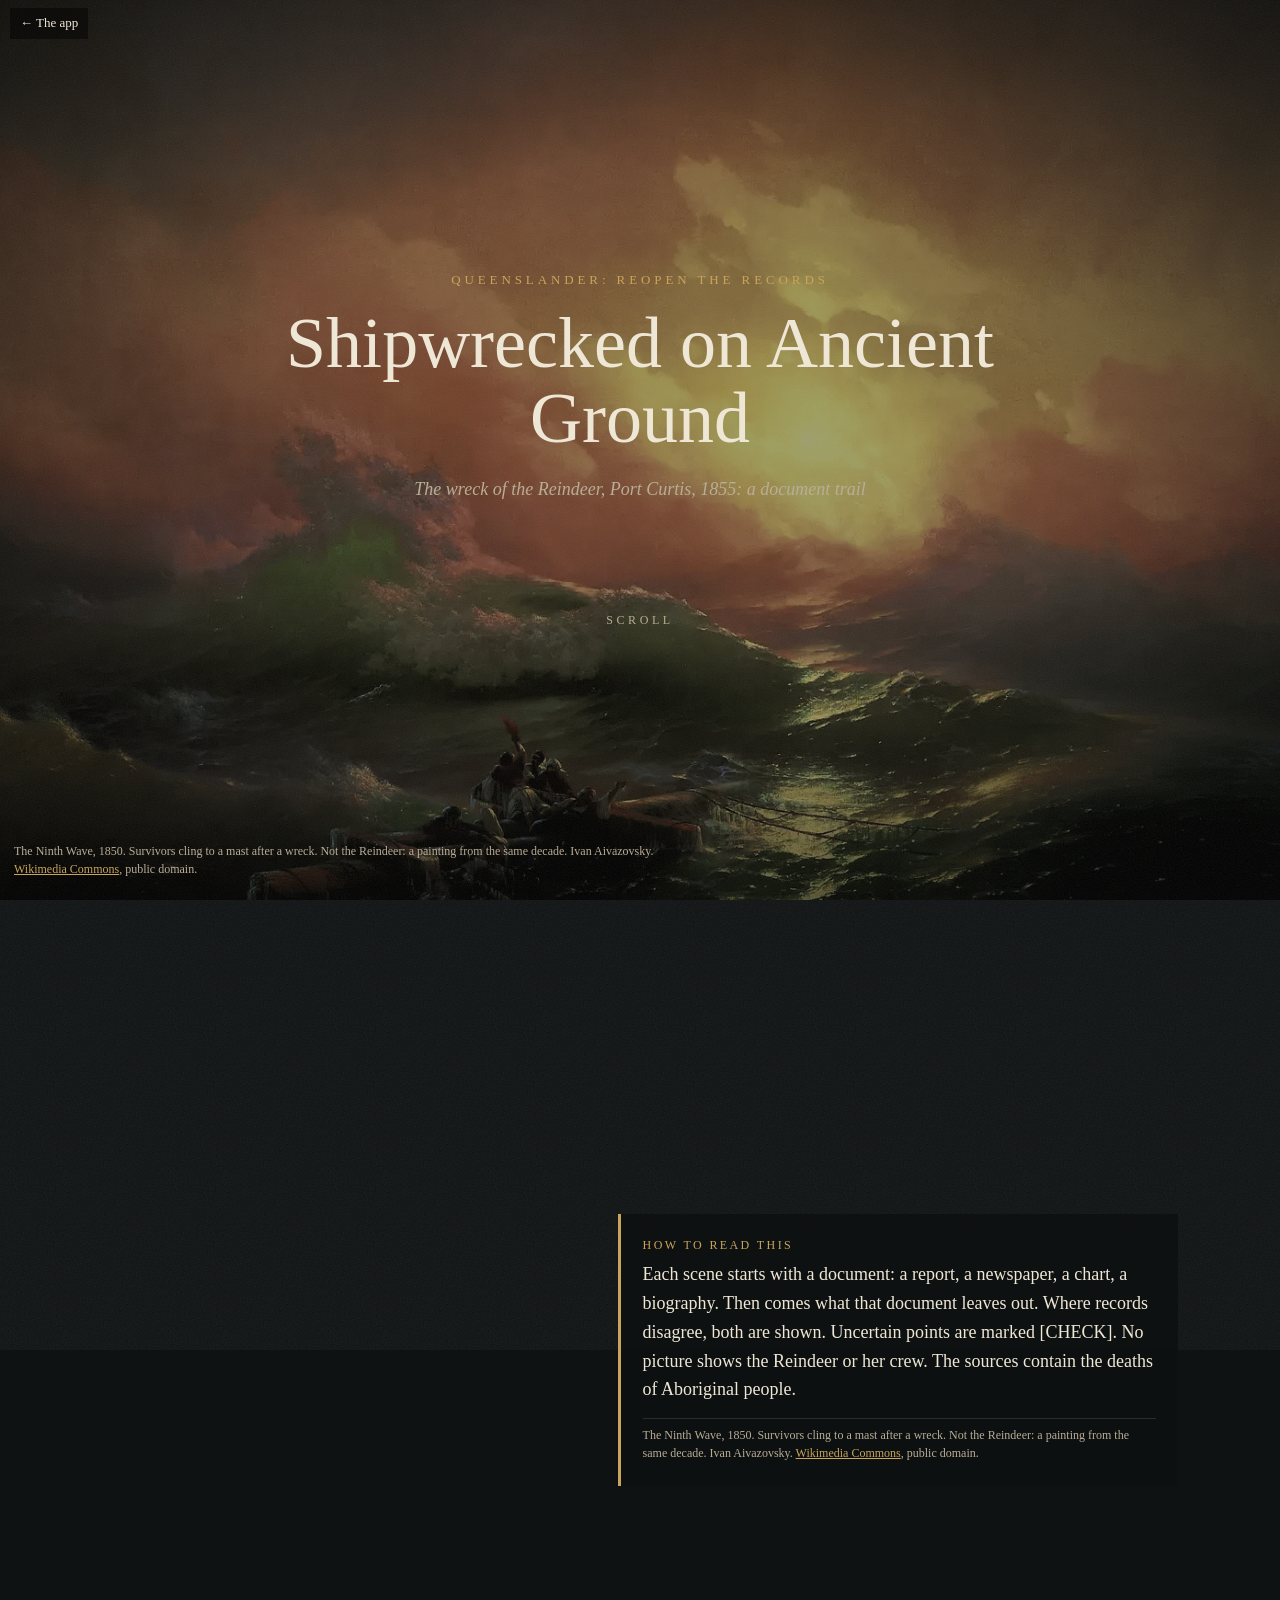
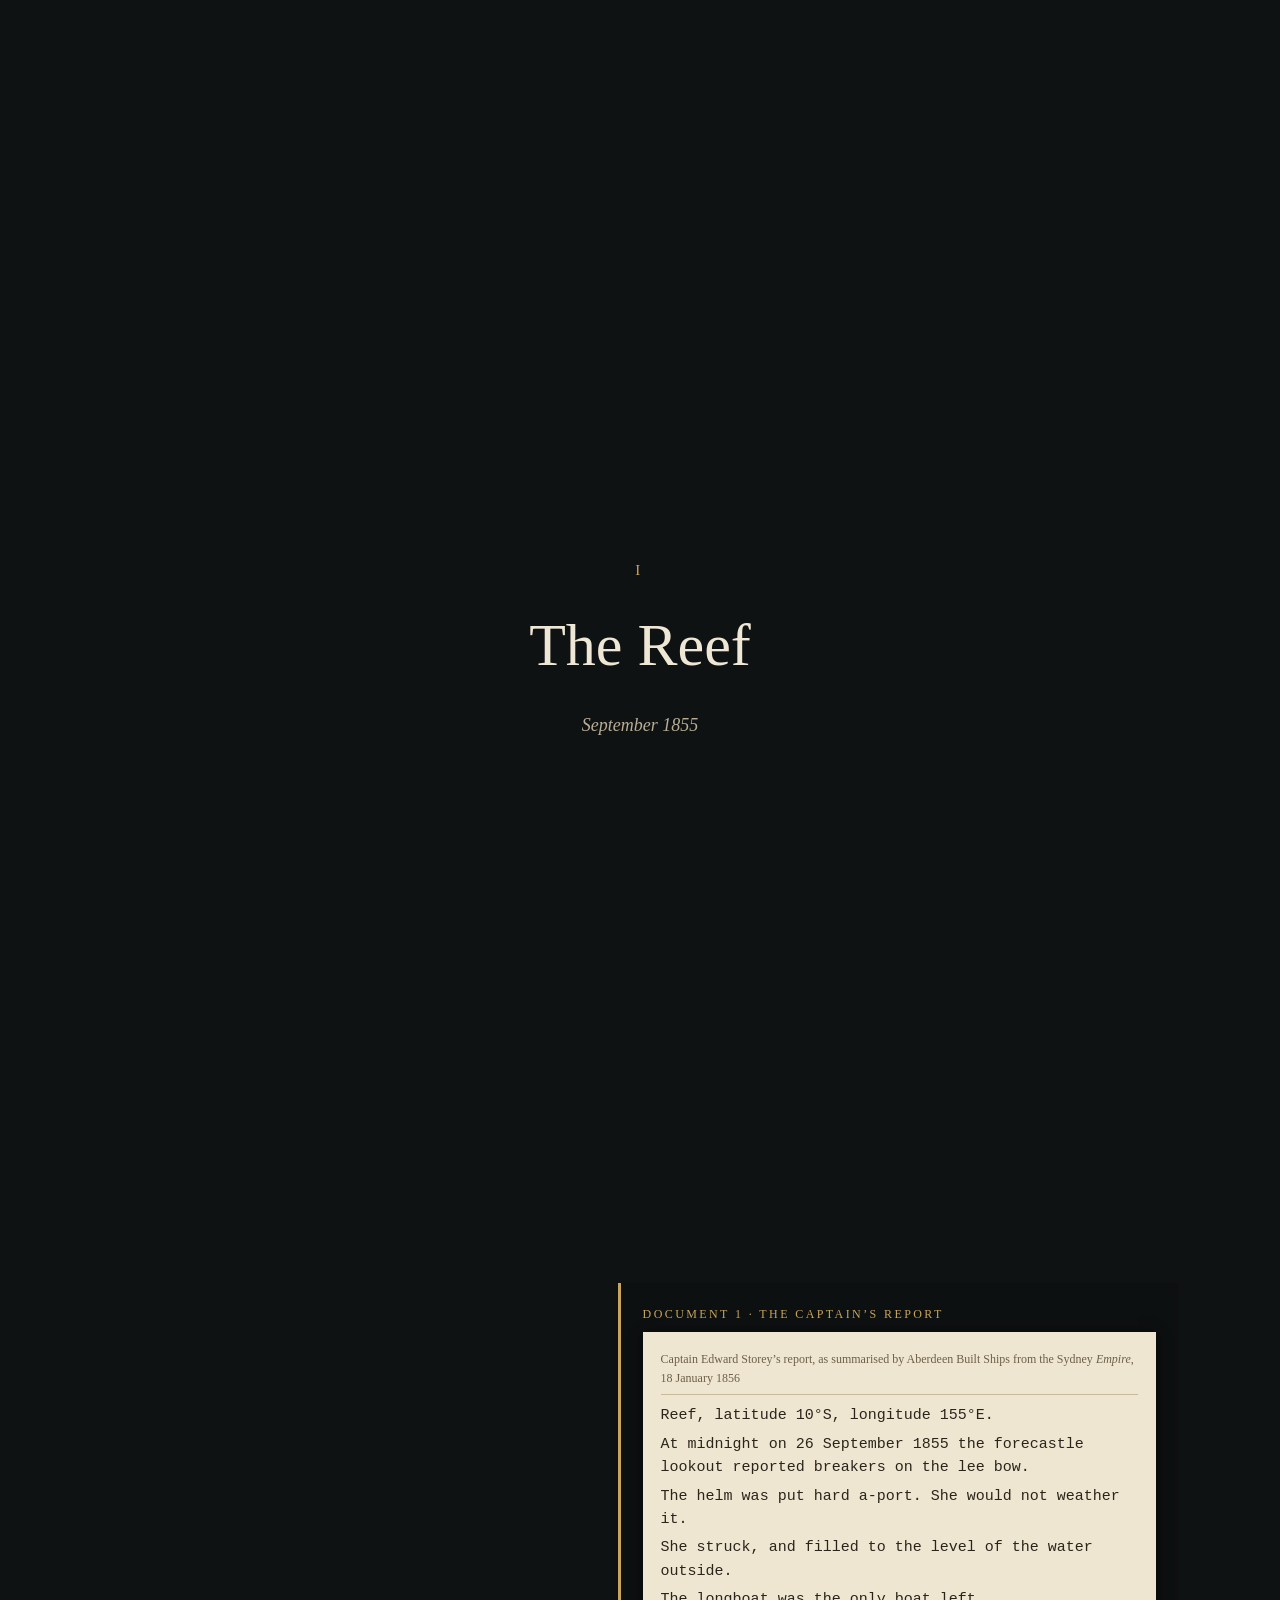
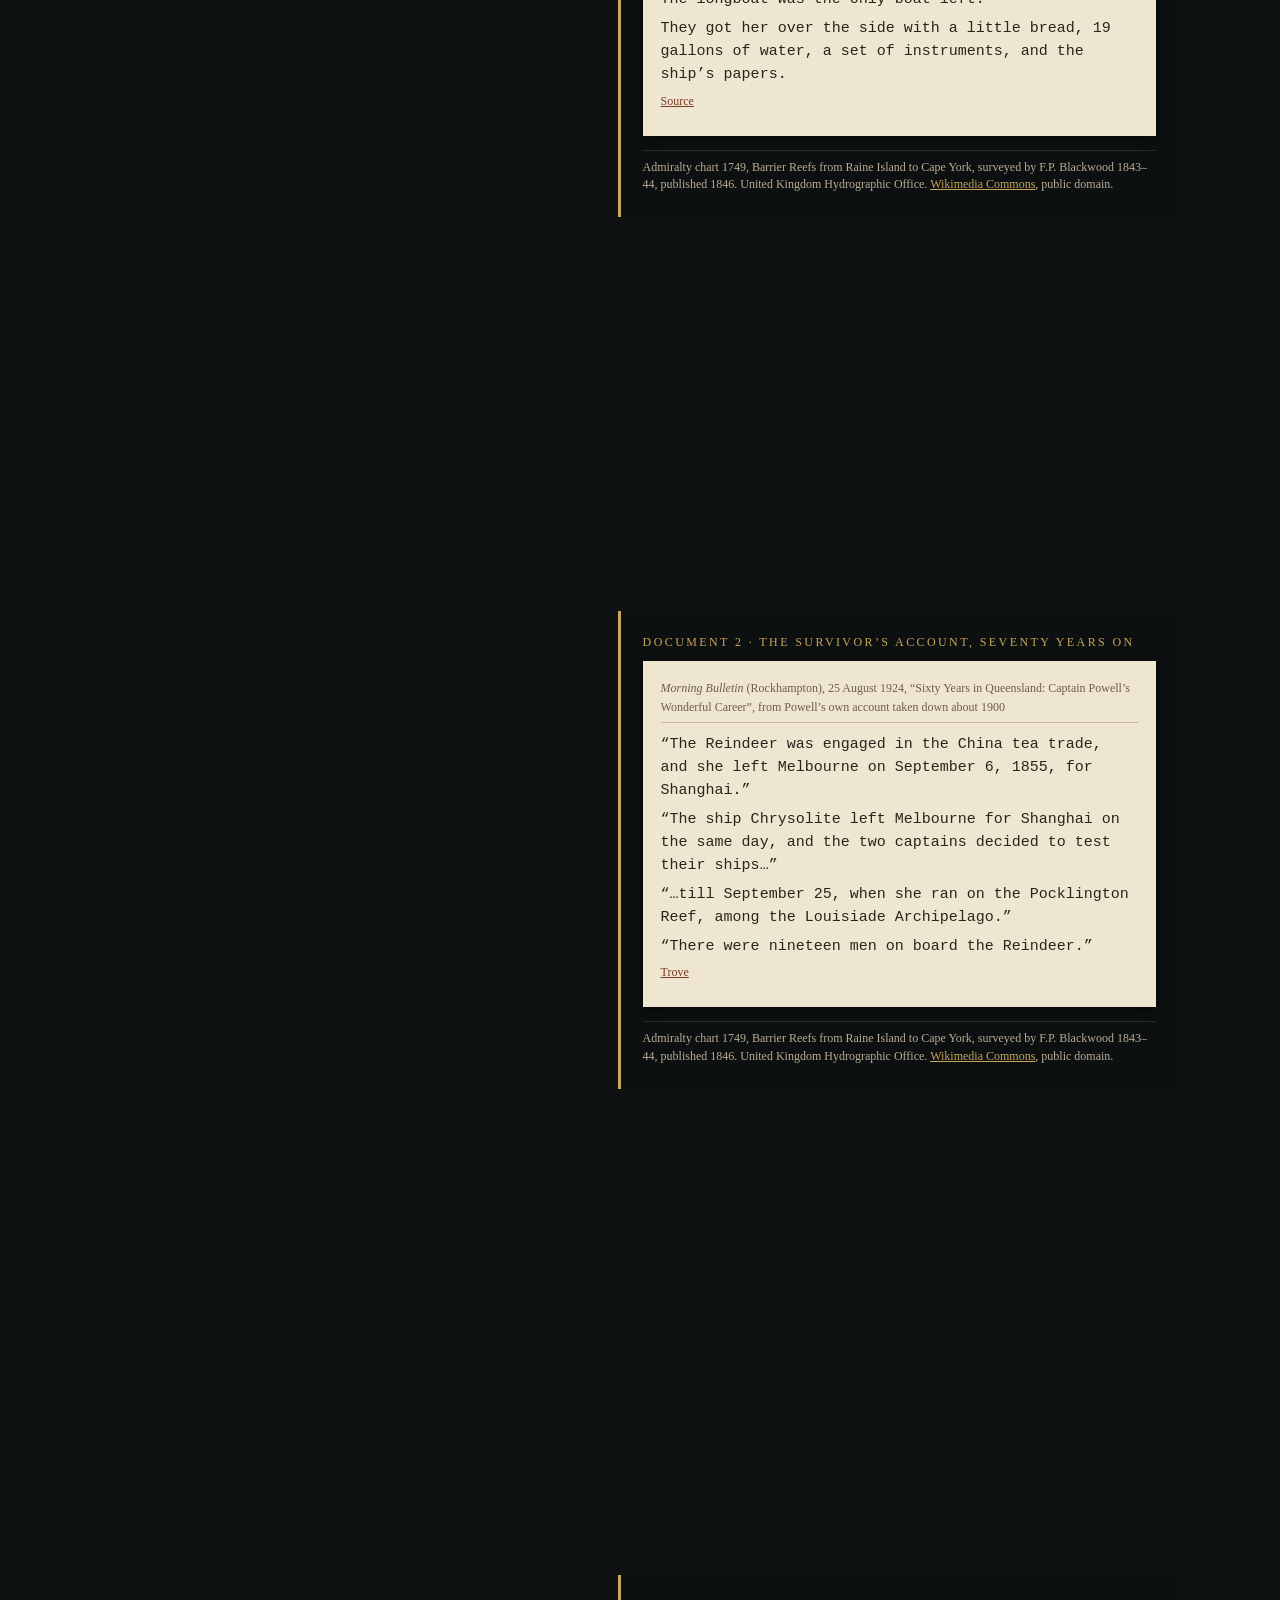
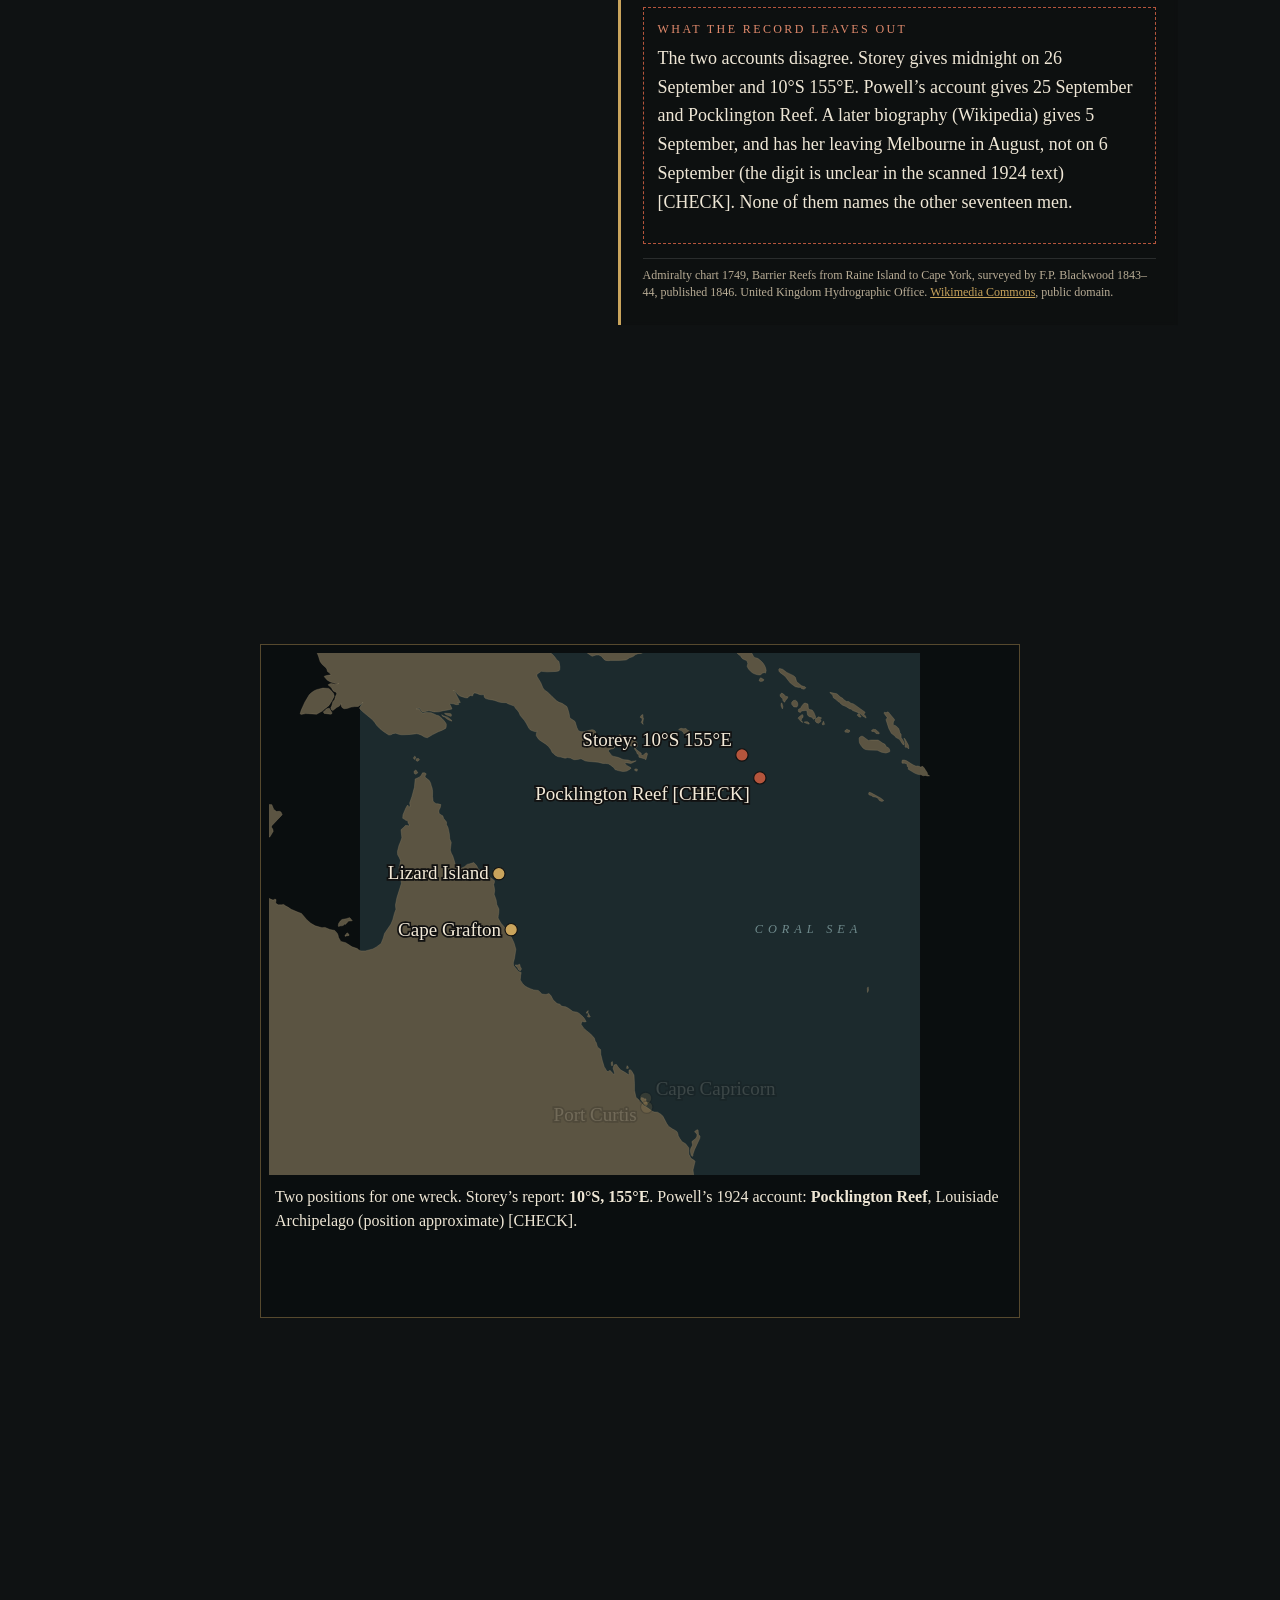
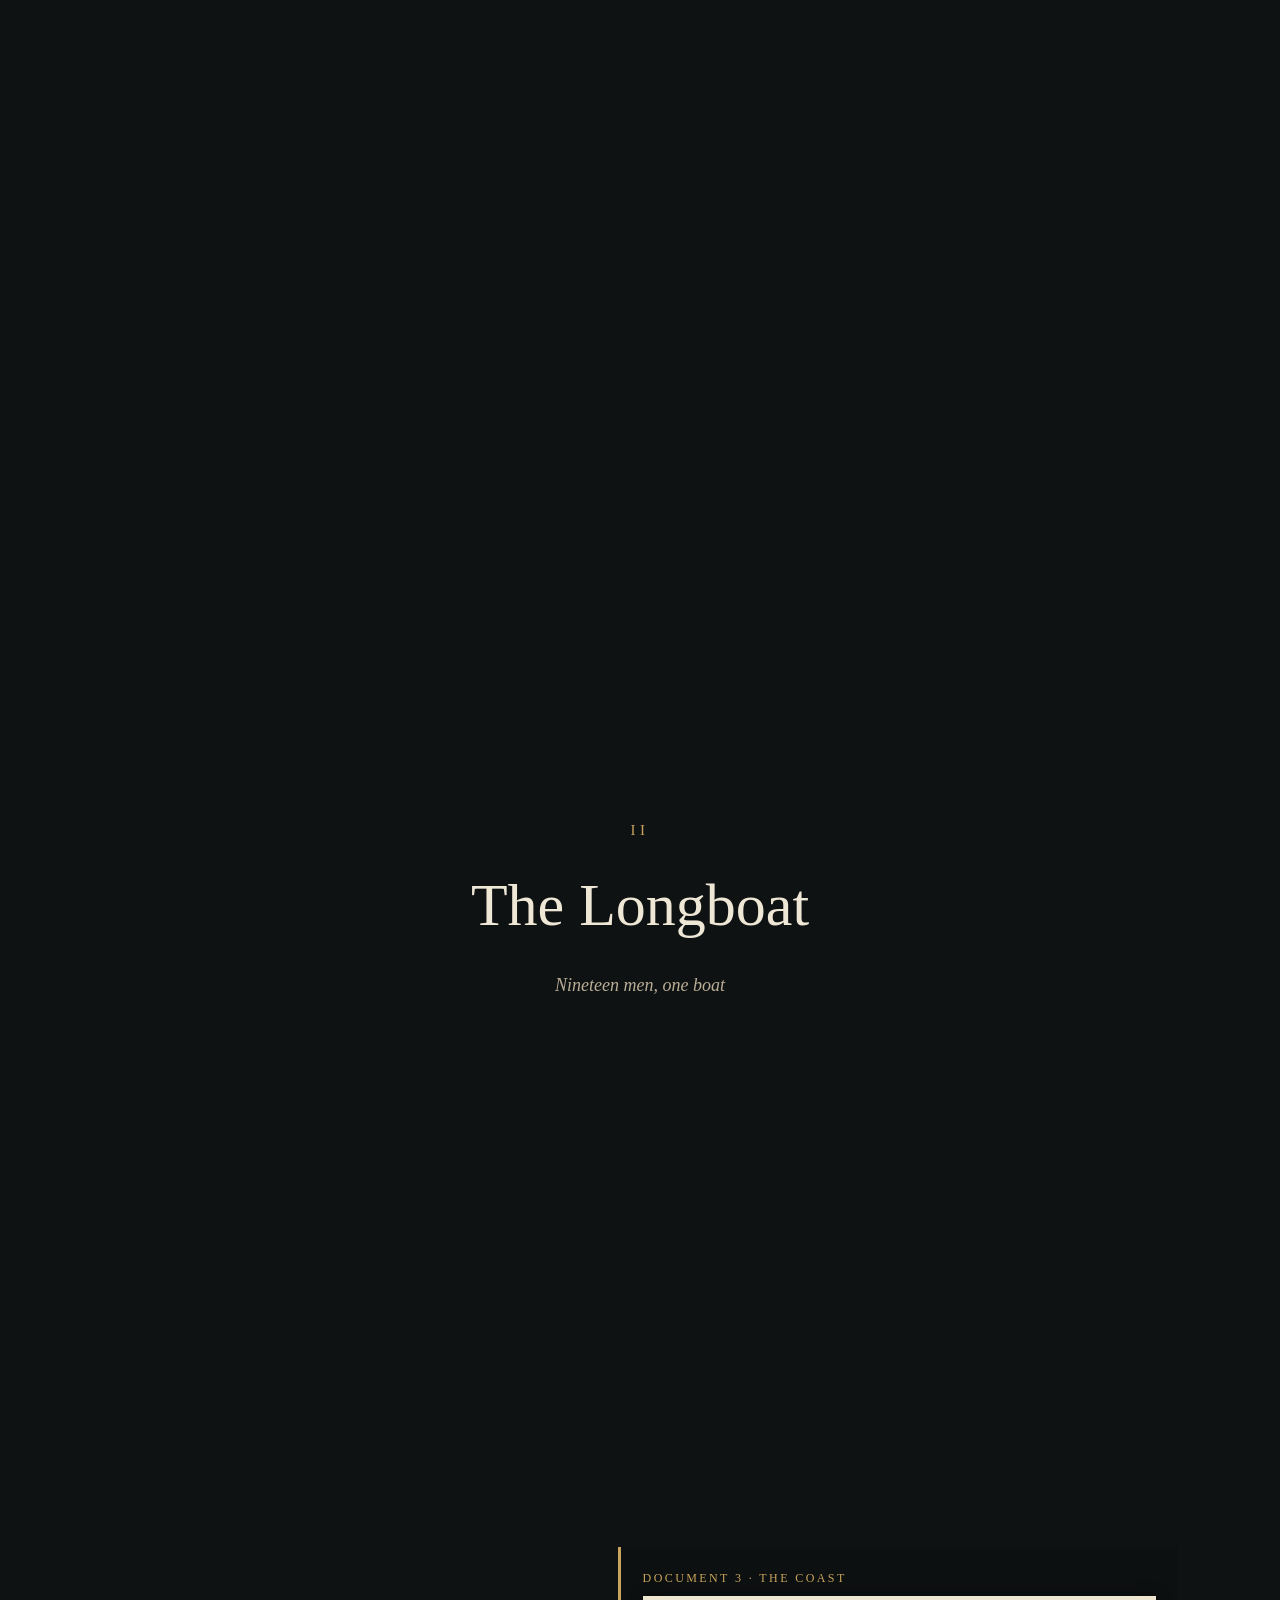
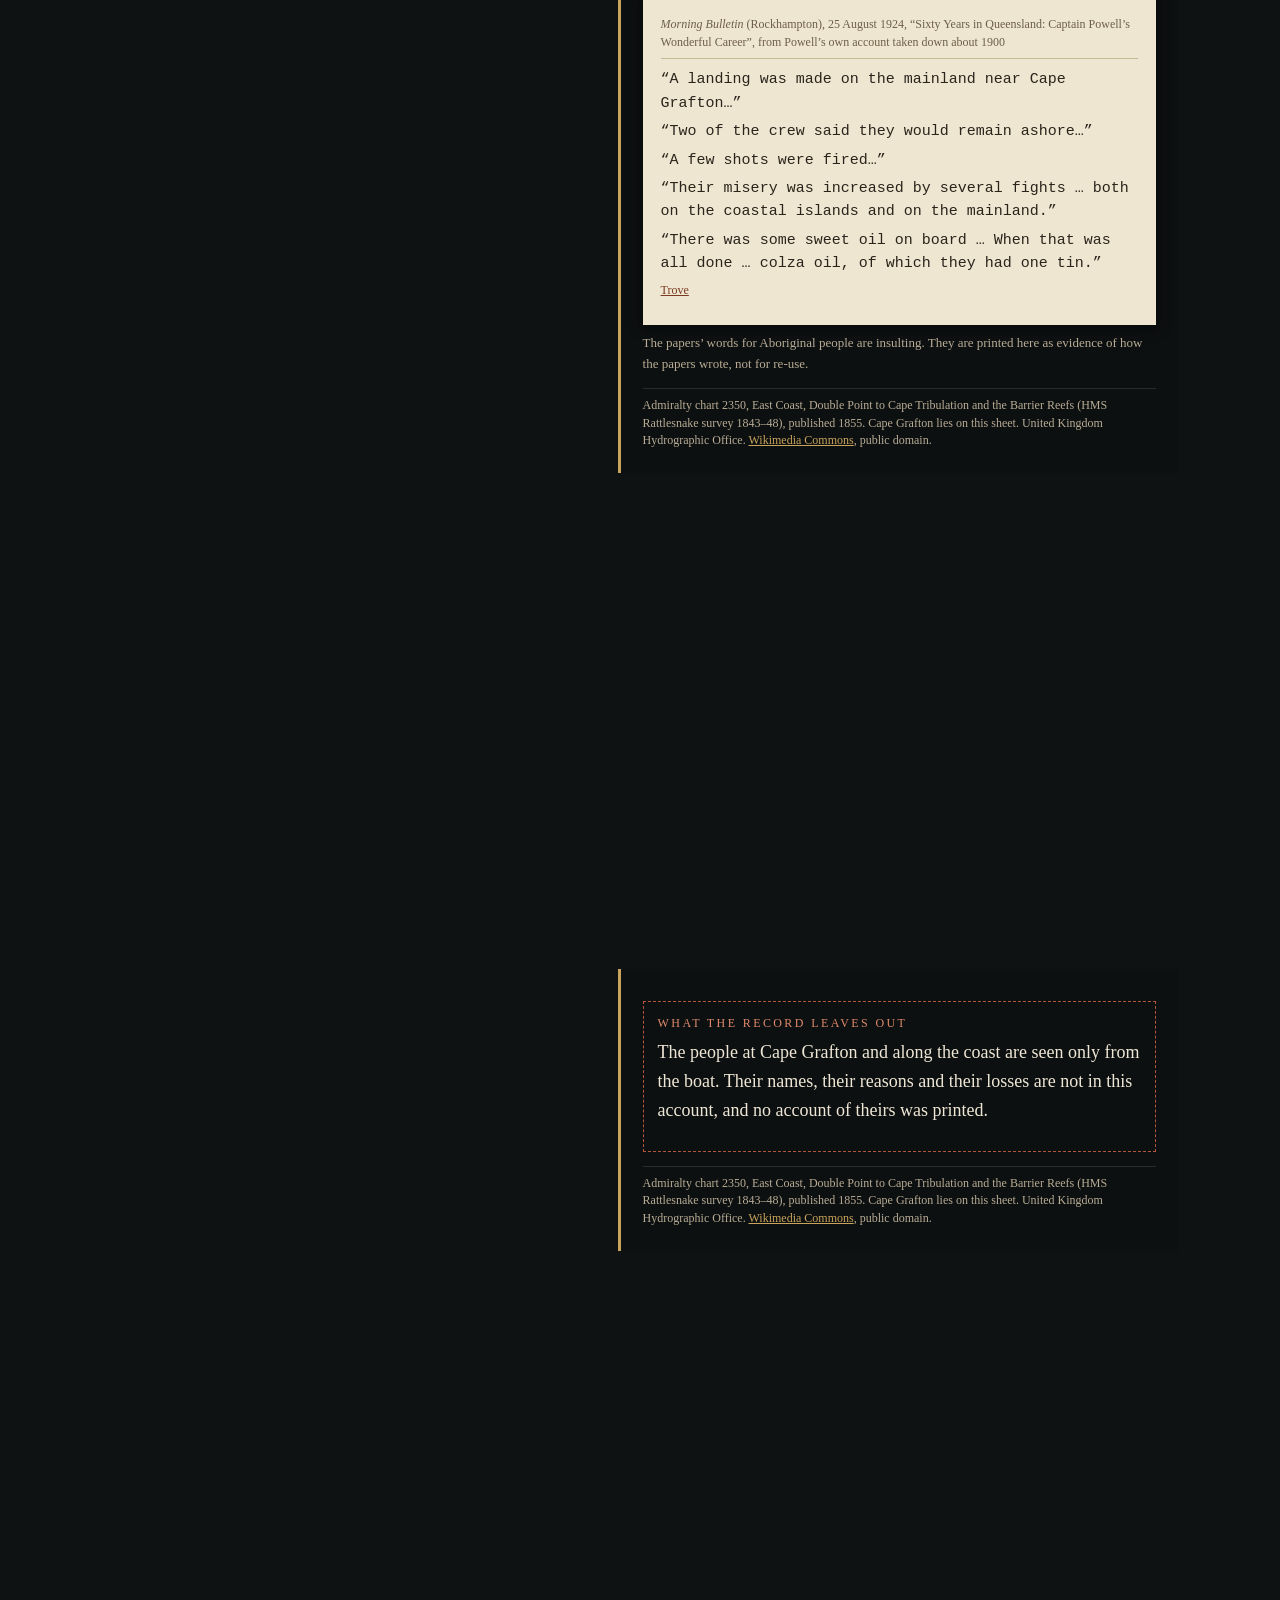
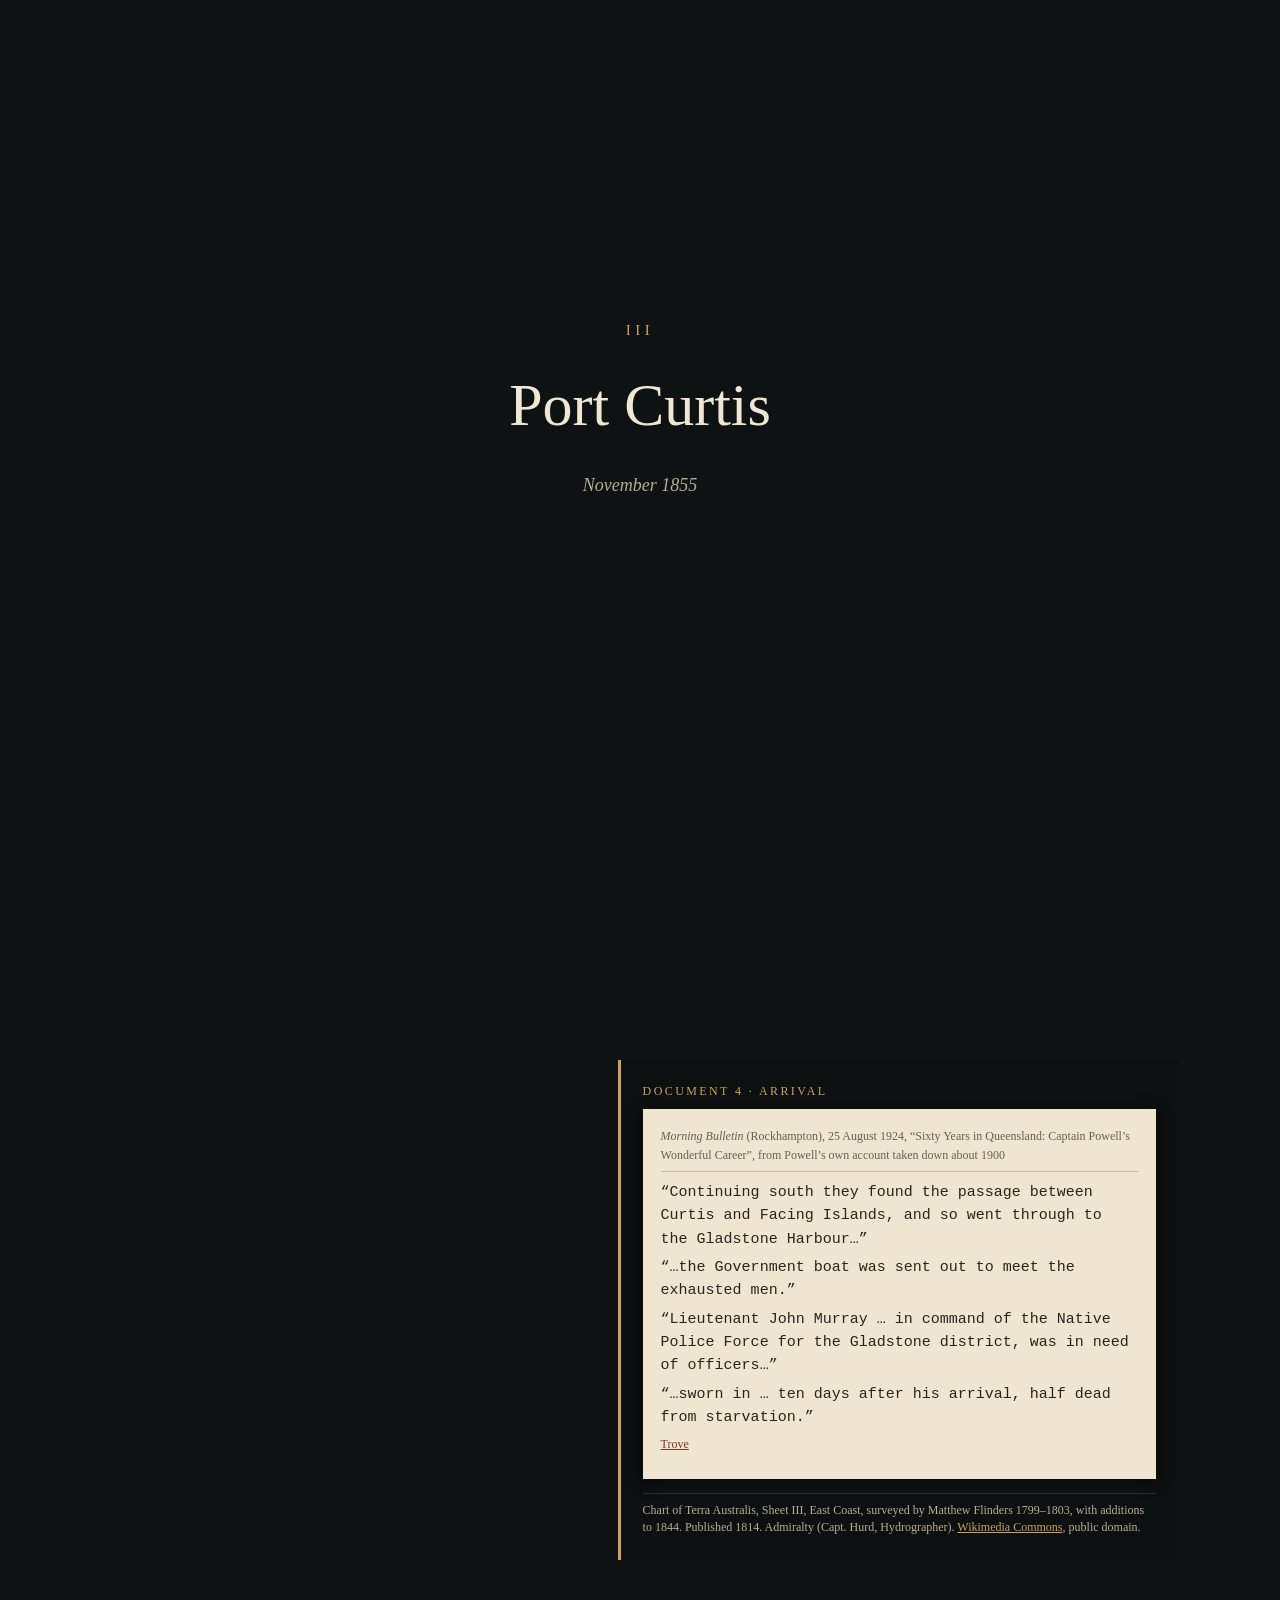
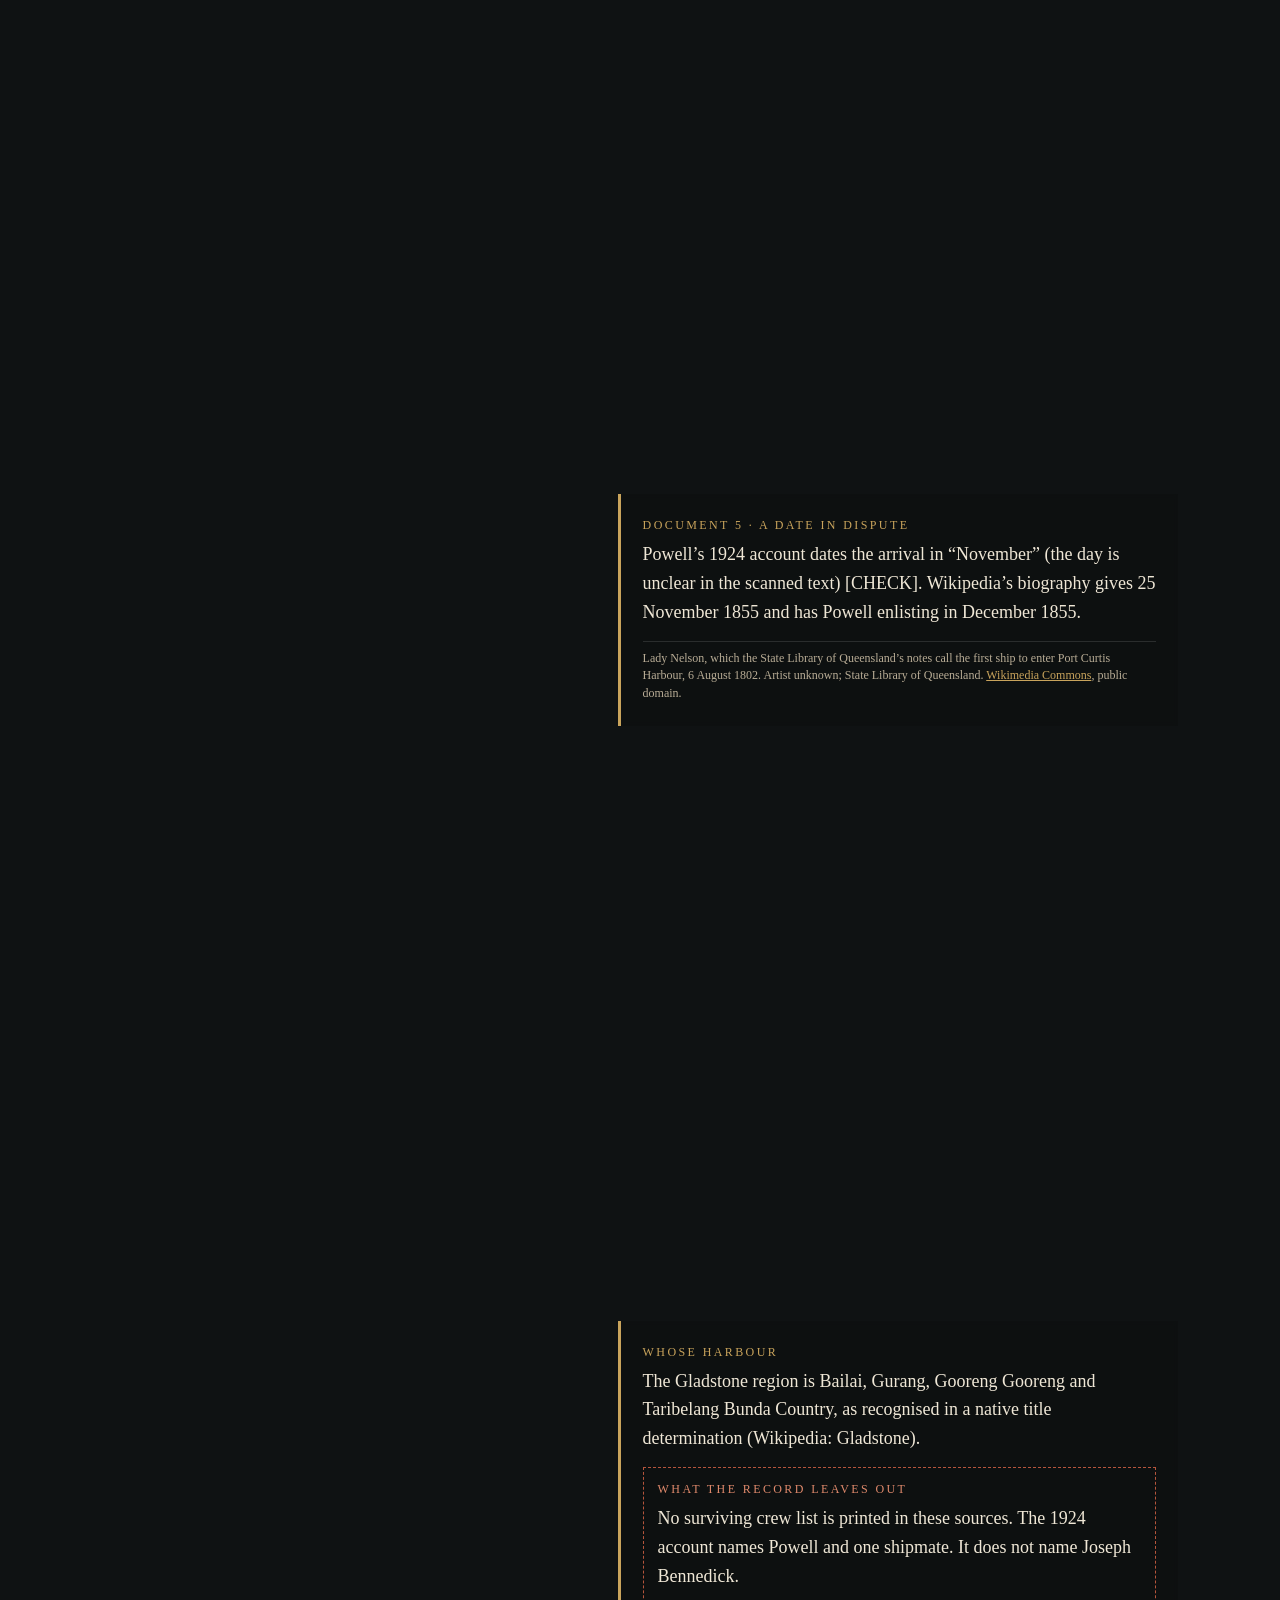
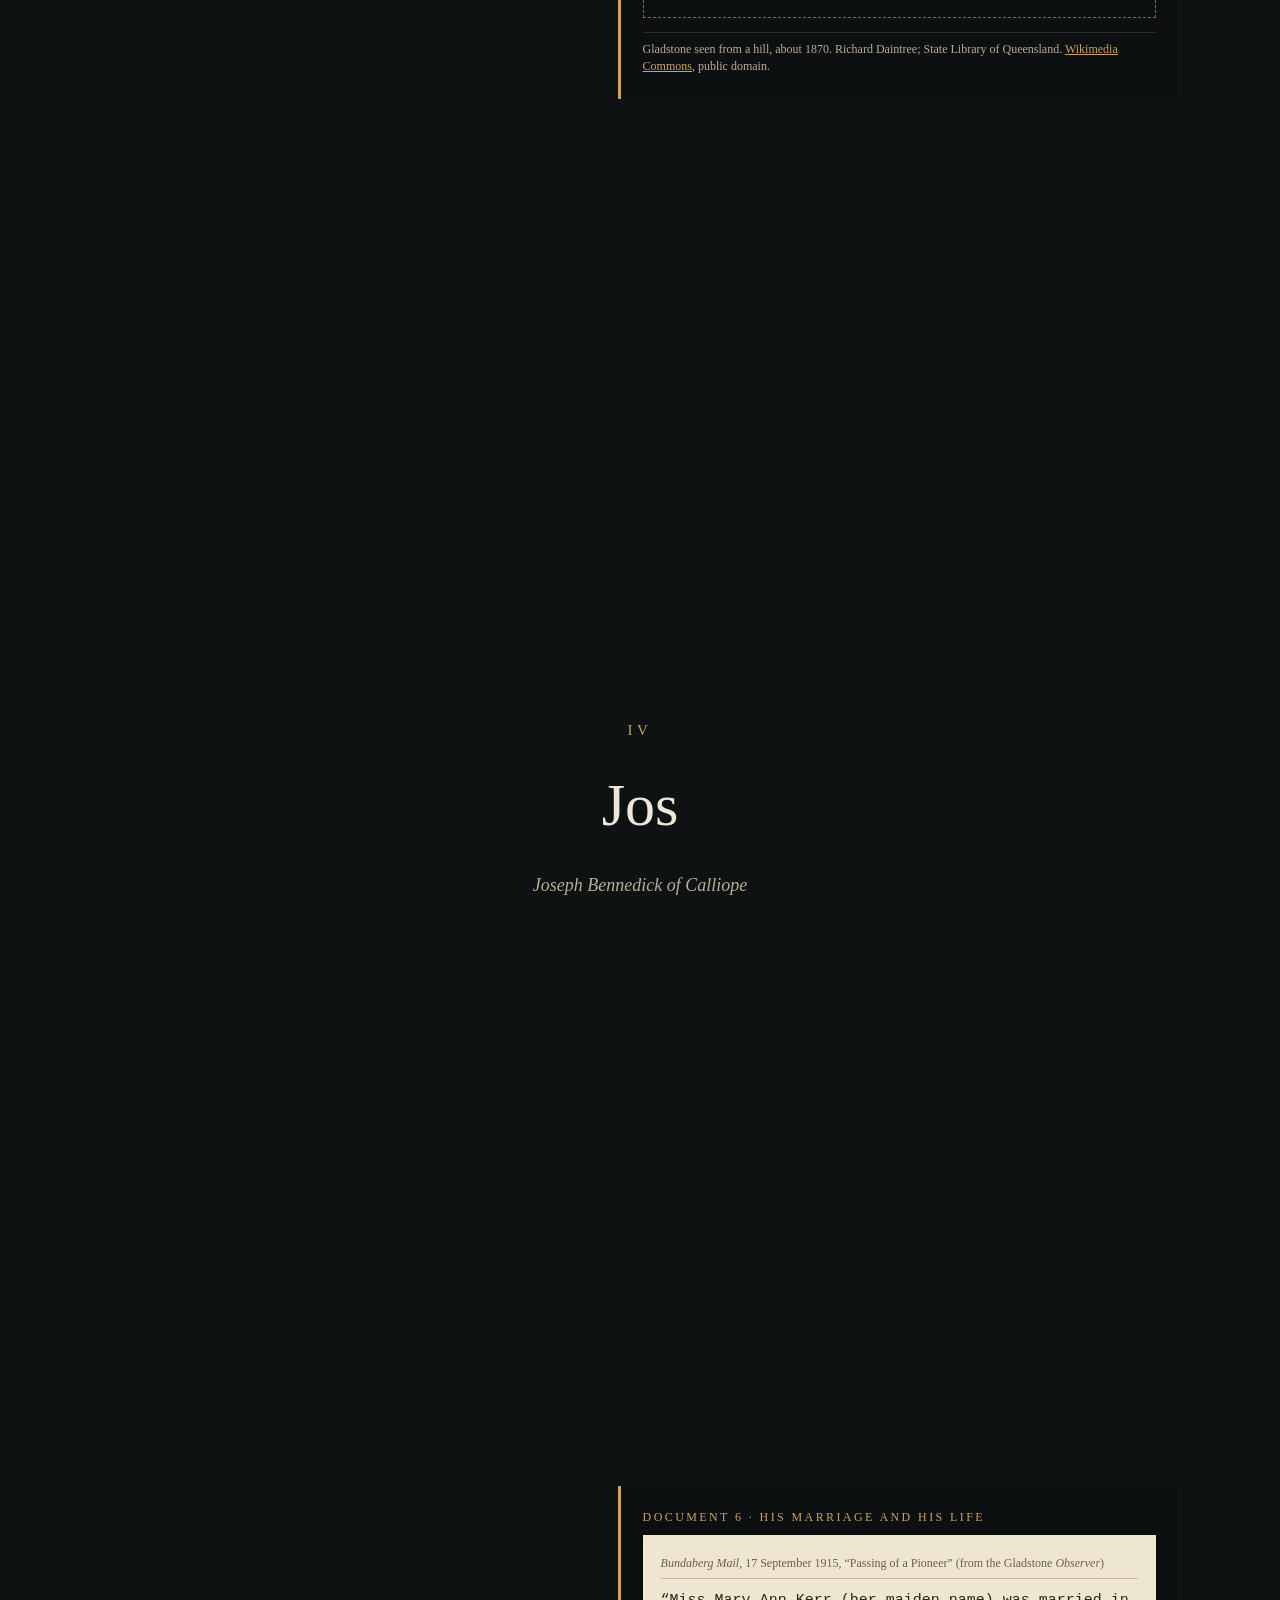
==== commit 24847cbd: "Experience: document trail rewrite; Jos, Powell & Native Police chapters; friction hot spots map" ====
--- a/experience/index.html
+++ b/experience/index.html
@@ -55,6 +55,10 @@
 .mapsteps{position:absolute;inset:0;pointer-events:none}
 .ms{position:absolute;left:50%;transform:translateX(-50%);width:min(92vw,520px);background:rgba(14,16,16,.9);border-left:3px solid var(--acc);padding:12px 16px;font-size:16px;pointer-events:auto}
 .ms[data-n="1"]{top:70vh}.ms[data-n="2"]{top:170vh}.ms[data-n="3"]{top:260vh}
+.hotwrap{padding:12vh 12px}.hotbox{max-width:860px;margin:0 auto;background:rgba(12,14,14,.9);border:1px solid rgba(201,164,92,.4);padding:18px}
+.hotbox h2{font-weight:400;font-size:clamp(28px,6vw,48px);margin:.1em 0}.hotbox svg{width:100%;height:auto;display:block;margin:10px 0}
+.hp circle{fill:var(--red);stroke:#111;stroke-width:3}.hp text{fill:#fff;font:bold 24px Georgia}
+.hot{padding-left:26px;font-size:15px}.hot li{margin:.8em 0}.hot .dt{color:var(--acc)}.hot .srcs{font-size:13px}
 .end .tc h2{font-style:italic}
 .links{margin-top:30px;display:flex;flex-wrap:wrap;gap:10px;justify-content:center}
 .btn{display:inline-block;padding:12px 18px;background:var(--acc);color:#1a1510;text-decoration:none;font-size:16px}.btn.ghost{background:transparent;color:var(--ink);border:1px solid var(--acc)}
@@ -65,71 +69,81 @@
 @media (prefers-reduced-motion:reduce){*{animation:none!important;transition:none!important}.bg.on img{transform:scale(1.05)}#grain{display:none}.doc .ln,.title .tc{opacity:1;transform:none}}
 </style></head><body>
 <div id="prog" role="progressbar" aria-label="Reading progress"></div><a id="back" href="../">&larr; The app</a><div id="chapnav" aria-hidden="true"></div>
-<div id="stage" aria-hidden="true"><figure class="bg" id="bg-ninthwave"><img src="img/ninthwave.webp" srcset="img/ninthwave-m.webp 900w, img/ninthwave.webp 1600w" sizes="100vw" alt=""  decoding="async"></figure><figure class="bg" id="bg-adm1846"><img src="img/adm1846.webp" srcset="img/adm1846-m.webp 900w, img/adm1846.webp 1600w" sizes="100vw" alt="" loading=lazy decoding="async"></figure><figure class="bg" id="bg-adm1855"><img src="img/adm1855.webp" srcset="img/adm1855-m.webp 900w, img/adm1855.webp 1600w" sizes="100vw" alt="" loading=lazy decoding="async"></figure><figure class="bg" id="bg-flinders3"><img src="img/flinders3.webp" srcset="img/flinders3-m.webp 900w, img/flinders3.webp 1600w" sizes="100vw" alt="" loading=lazy decoding="async"></figure><figure class="bg" id="bg-ladynelson"><img src="img/ladynelson.webp" srcset="img/ladynelson-m.webp 900w, img/ladynelson.webp 1600w" sizes="100vw" alt="" loading=lazy decoding="async"></figure><figure class="bg" id="bg-gladstone1870"><img src="img/gladstone1870.webp" srcset="img/gladstone1870-m.webp 900w, img/gladstone1870.webp 1600w" sizes="100vw" alt="" loading=lazy decoding="async"></figure><figure class="bg" id="bg-auckland1870"><img src="img/auckland1870.webp" srcset="img/auckland1870-m.webp 900w, img/auckland1870.webp 1600w" sizes="100vw" alt="" loading=lazy decoding="async"></figure><figure class="bg" id="bg-kate1870"><img src="img/kate1870.webp" srcset="img/kate1870-m.webp 900w, img/kate1870.webp 1600w" sizes="100vw" alt="" loading=lazy decoding="async"></figure></div><div id="grain" aria-hidden="true"></div>
+<div id="stage" aria-hidden="true"><figure class="bg" id="bg-ninthwave"><img src="img/ninthwave.webp" srcset="img/ninthwave-m.webp 900w, img/ninthwave.webp 1600w" sizes="100vw" alt=""  decoding="async"></figure><figure class="bg" id="bg-adm1846"><img src="img/adm1846.webp" srcset="img/adm1846-m.webp 900w, img/adm1846.webp 1600w" sizes="100vw" alt="" loading=lazy decoding="async"></figure><figure class="bg" id="bg-adm1855"><img src="img/adm1855.webp" srcset="img/adm1855-m.webp 900w, img/adm1855.webp 1600w" sizes="100vw" alt="" loading=lazy decoding="async"></figure><figure class="bg" id="bg-flinders3"><img src="img/flinders3.webp" srcset="img/flinders3-m.webp 900w, img/flinders3.webp 1600w" sizes="100vw" alt="" loading=lazy decoding="async"></figure><figure class="bg" id="bg-ladynelson"><img src="img/ladynelson.webp" srcset="img/ladynelson-m.webp 900w, img/ladynelson.webp 1600w" sizes="100vw" alt="" loading=lazy decoding="async"></figure><figure class="bg" id="bg-gladstone1870"><img src="img/gladstone1870.webp" srcset="img/gladstone1870-m.webp 900w, img/gladstone1870.webp 1600w" sizes="100vw" alt="" loading=lazy decoding="async"></figure><figure class="bg" id="bg-jimbour1869"><img src="img/jimbour1869.webp" srcset="img/jimbour1869-m.webp 900w, img/jimbour1869.webp 1600w" sizes="100vw" alt="" loading=lazy decoding="async"></figure><figure class="bg" id="bg-auckland1870"><img src="img/auckland1870.webp" srcset="img/auckland1870-m.webp 900w, img/auckland1870.webp 1600w" sizes="100vw" alt="" loading=lazy decoding="async"></figure><figure class="bg" id="bg-murray1866"><img src="img/murray1866.webp" srcset="img/murray1866-m.webp 900w, img/murray1866.webp 1600w" sizes="100vw" alt="" loading=lazy decoding="async"></figure><figure class="bg" id="bg-nativepolice1864"><img src="img/nativepolice1864.webp" srcset="img/nativepolice1864-m.webp 900w, img/nativepolice1864.webp 1600w" sizes="100vw" alt="" loading=lazy decoding="async"></figure><figure class="bg" id="bg-gracemere1872"><img src="img/gracemere1872.webp" srcset="img/gracemere1872-m.webp 900w, img/gracemere1872.webp 1600w" sizes="100vw" alt="" loading=lazy decoding="async"></figure><figure class="bg" id="bg-herbertcamp"><img src="img/herbertcamp.webp" srcset="img/herbertcamp-m.webp 900w, img/herbertcamp.webp 1600w" sizes="100vw" alt="" loading=lazy decoding="async"></figure><figure class="bg" id="bg-kate1870"><img src="img/kate1870.webp" srcset="img/kate1870-m.webp 900w, img/kate1870.webp 1600w" sizes="100vw" alt="" loading=lazy decoding="async"></figure></div><div id="grain" aria-hidden="true"></div>
 <main>
-<section class="step hero" data-bg="ninthwave"><div class="tc"><p class="kick">Queenslander: Reopen the Records</p><h1>Shipwrecked on Ancient Ground</h1><p class="sub">The wreck of the Reindeer, Port Curtis, 1855</p><p class="hint">Scroll</p></div><p class="cap fixedcap">The Ninth Wave, 1850. Survivors cling to a mast after a wreck. Not the Reindeer: a painting from the same decade. Ivan Aivazovsky. <a href="https://commons.wikimedia.org/wiki/File:Aivazovsky,_Ivan_-_The_Ninth_Wave.jpg">Wikimedia Commons</a>, Public domain.</p></section>
-<section class="step " data-bg="ninthwave"><div class="card"><p class="lab">A note before reading</p><p>Every line here comes from a cited record or from the book. Where the book tells the story, it says so. Where sources disagree, both are shown. Uncertain points are marked [CHECK]. The pictures are of the period and the places; none shows the Reindeer.</p><p class="cap">The Ninth Wave, 1850. Survivors cling to a mast after a wreck. Not the Reindeer: a painting from the same decade. Ivan Aivazovsky. <a href="https://commons.wikimedia.org/wiki/File:Aivazovsky,_Ivan_-_The_Ninth_Wave.jpg">Wikimedia Commons</a>, Public domain.</p></div></section>
-<section class="step title" data-bg="adm1846"><div class="tc"><p class="num">I</p><h2>The Reef</h2><p class="sub">Midnight, 26 September 1855</p></div></section>
-<section class="step " data-bg="adm1846"><div class="card"><p class="lab">The person</p><p>Captain Edward Storey had raced another ship. The chart he trusted did not cover the corner he cut. <span class="who">(the book)</span></p><p class="cap">Admiralty chart 1749, Barrier Reefs from Raine Island to Cape York, surveyed by F.P. Blackwood 1843–44, published 1846. United Kingdom Hydrographic Office. <a href="https://commons.wikimedia.org/wiki/File:Admiralty_Chart_No_1749_Australia,_Barrier_Reefs,_from_Raine_Island_to_Cape_York,_Published_1846.jpg">Wikimedia Commons</a>, Public domain.</p></div></section>
-<section class="step docstep" data-bg="adm1846"><div class="card"><p class="lab">The document</p><p></p><div class="doc"><p class="src">Captain Edward Storey’s report, as summarised by Aberdeen Built Ships from the Sydney <i>Empire</i>, 18 January 1856</p><p class="ln">Reef, latitude 10°S, longitude 155°E.</p><p class="ln">At midnight on 26 September 1855 the forecastle lookout reported breakers on the lee bow.</p><p class="ln">The helm was put hard a-port. She would not weather it.</p><p class="ln">She struck, and filled to the level of the water outside.</p><p class="ln">The longboat was the only boat left.</p><p class="ln">They got her over the side with a little bread, 19 gallons of water, a set of instruments, and the ship’s papers.</p><p class="via"><a href="https://emuseum.aberdeencity.gov.uk/objects/100089/reindeer">Source</a></p></div><p class="cap">Admiralty chart 1749, Barrier Reefs from Raine Island to Cape York, surveyed by F.P. Blackwood 1843–44, published 1846. United Kingdom Hydrographic Office. <a href="https://commons.wikimedia.org/wiki/File:Admiralty_Chart_No_1749_Australia,_Barrier_Reefs,_from_Raine_Island_to_Cape_York,_Published_1846.jpg">Wikimedia Commons</a>, Public domain.</p></div></section>
-<section class="step " data-bg="adm1846"><div class="card"><div class="gap"><p class="lab">What the papers left out</p><p>The shortcut he took is not drawn on the report. This reading did not open the <i>Empire</i> page itself: the lines follow a summary, and they are a transcription, not a scan.</p></div><p class="cap">Admiralty chart 1749, Barrier Reefs from Raine Island to Cape York, surveyed by F.P. Blackwood 1843–44, published 1846. United Kingdom Hydrographic Office. <a href="https://commons.wikimedia.org/wiki/File:Admiralty_Chart_No_1749_Australia,_Barrier_Reefs,_from_Raine_Island_to_Cape_York,_Published_1846.jpg">Wikimedia Commons</a>, Public domain.</p></div></section>
-<section class="mapwrap" id="mapwrap" data-bg="adm1855"><div class="mapstick"><div class="mapbox"><svg viewBox="0 0 1000 932" role="img" aria-label="Map of the Coral Sea and the Queensland coast, with Storey’s reported reef position and a schematic route of the longboat to Port Curtis">
+<section class="step hero" data-bg="ninthwave"><div class="tc"><p class="kick">Queenslander: Reopen the Records</p><h1>Shipwrecked on Ancient Ground</h1><p class="sub">The wreck of the Reindeer, Port Curtis, 1855: a document trail</p><p class="hint">Scroll</p></div><p class="cap fixedcap">The Ninth Wave, 1850. Survivors cling to a mast after a wreck. Not the Reindeer: a painting from the same decade. Ivan Aivazovsky. <a href="https://commons.wikimedia.org/wiki/File:Aivazovsky,_Ivan_-_The_Ninth_Wave.jpg">Wikimedia Commons</a>, public domain.</p></section>
+<section class="step " data-bg="ninthwave"><div class="card"><p class="lab">How to read this</p><p>Each scene starts with a document: a report, a newspaper, a chart, a biography. Then comes what that document leaves out. Where records disagree, both are shown. Uncertain points are marked [CHECK]. No picture shows the Reindeer or her crew. The sources contain the deaths of Aboriginal people.</p><p class="cap">The Ninth Wave, 1850. Survivors cling to a mast after a wreck. Not the Reindeer: a painting from the same decade. Ivan Aivazovsky. <a href="https://commons.wikimedia.org/wiki/File:Aivazovsky,_Ivan_-_The_Ninth_Wave.jpg">Wikimedia Commons</a>, public domain.</p></div></section>
+<section class="step title" data-bg="adm1846"><div class="tc"><p class="num">I</p><h2>The Reef</h2><p class="sub">September 1855</p></div></section>
+<section class="step docstep" data-bg="adm1846"><div class="card"><p class="lab">Document 1 · the captain’s report</p><div class="doc"><p class="src">Captain Edward Storey’s report, as summarised by Aberdeen Built Ships from the Sydney <i>Empire</i>, 18 January 1856</p><p class="ln">Reef, latitude 10°S, longitude 155°E.</p><p class="ln">At midnight on 26 September 1855 the forecastle lookout reported breakers on the lee bow.</p><p class="ln">The helm was put hard a-port. She would not weather it.</p><p class="ln">She struck, and filled to the level of the water outside.</p><p class="ln">The longboat was the only boat left.</p><p class="ln">They got her over the side with a little bread, 19 gallons of water, a set of instruments, and the ship’s papers.</p><p class="via"><a href="https://emuseum.aberdeencity.gov.uk/objects/100089/reindeer">Source</a></p></div><p class="cap">Admiralty chart 1749, Barrier Reefs from Raine Island to Cape York, surveyed by F.P. Blackwood 1843–44, published 1846. United Kingdom Hydrographic Office. <a href="https://commons.wikimedia.org/wiki/File:Admiralty_Chart_No_1749_Australia,_Barrier_Reefs,_from_Raine_Island_to_Cape_York,_Published_1846.jpg">Wikimedia Commons</a>, public domain.</p></div></section>
+<section class="step docstep" data-bg="adm1846"><div class="card"><p class="lab">Document 2 · the survivor’s account, seventy years on</p><div class="doc"><p class="src"><i>Morning Bulletin</i> (Rockhampton), 25 August 1924, “Sixty Years in Queensland: Captain Powell’s Wonderful Career”, from Powell’s own account taken down about 1900</p><p class="ln">“The Reindeer was engaged in the China tea trade, and she left Melbourne on September 6, 1855, for Shanghai.”</p><p class="ln">“The ship Chrysolite left Melbourne for Shanghai on the same day, and the two captains decided to test their ships…”</p><p class="ln">“…till September 25, when she ran on the Pocklington Reef, among the Louisiade Archipelago.”</p><p class="ln">“There were nineteen men on board the Reindeer.”</p><p class="via"><a href="https://trove.nla.gov.au/newspaper/article/54284575">Trove</a></p></div><p class="cap">Admiralty chart 1749, Barrier Reefs from Raine Island to Cape York, surveyed by F.P. Blackwood 1843–44, published 1846. United Kingdom Hydrographic Office. <a href="https://commons.wikimedia.org/wiki/File:Admiralty_Chart_No_1749_Australia,_Barrier_Reefs,_from_Raine_Island_to_Cape_York,_Published_1846.jpg">Wikimedia Commons</a>, public domain.</p></div></section>
+<section class="step " data-bg="adm1846"><div class="card"><div class="gap"><p class="lab">What the record leaves out</p><p>The two accounts disagree. Storey gives midnight on 26 September and 10°S 155°E. Powell’s account gives 25 September and Pocklington Reef. A later biography (Wikipedia) gives 5 September, and has her leaving Melbourne in August, not on 6 September (the digit is unclear in the scanned 1924 text) [CHECK]. None of them names the other seventeen men.</p></div><p class="cap">Admiralty chart 1749, Barrier Reefs from Raine Island to Cape York, surveyed by F.P. Blackwood 1843–44, published 1846. United Kingdom Hydrographic Office. <a href="https://commons.wikimedia.org/wiki/File:Admiralty_Chart_No_1749_Australia,_Barrier_Reefs,_from_Raine_Island_to_Cape_York,_Published_1846.jpg">Wikimedia Commons</a>, public domain.</p></div></section>
+<section class="mapwrap" id="mapwrap" data-bg="adm1855"><div class="mapstick"><div class="mapbox"><svg viewBox="0 0 1000 932" role="img" aria-label="Map of the Coral Sea and Queensland coast: two recorded wreck positions and a sketch of the longboat route to Port Curtis">
 <rect width="1000" height="932" class="sea"/><path d="M144.5,270.7L143.3,276.2L141.1,280.4L140.9,283.0L141.4,286.5L145.0,289.1L147.9,290.8L149.5,295.4L154.6,301.8L154.4,306.2L157.2,311.6L159.6,322.5L160.4,332.0L163.0,338.3L161.3,351.9L163.1,357.4L165.6,362.0L168.5,371.1L170.7,379.5L173.7,381.9L180.1,384.7L186.6,381.6L191.4,377.4L196.4,376.3L203.3,374.2L208.5,379.8L211.3,386.0L223.4,394.3L230.2,399.6L235.5,402.6L240.3,406.5L239.9,410.4L238.7,413.5L239.8,418.4L240.6,424.0L239.6,430.8L243.2,441.0L244.3,449.1L248.1,457.1L247.8,465.3L247.1,468.4L246.6,473.0L249.6,478.7L252.3,483.0L256.3,487.5L261.6,494.5L265.4,495.9L268.7,496.0L268.3,503.2L275.0,517.3L278.4,528.9L276.1,544.4L273.8,553.4L274.2,557.9L282.9,568.6L287.9,570.6L286.9,575.8L286.2,583.7L290.2,589.9L294.6,594.5L299.4,597.2L304.2,599.4L310.4,601.6L318.3,602.5L322.4,606.0L324.5,608.8L330.8,609.7L333.7,609.2L337.2,608.1L339.6,610.0L341.4,612.5L344.8,619.2L351.9,625.9L357.0,627.0L359.8,630.4L363.8,631.3L367.3,631.8L372.3,634.4L380.3,640.3L387.6,641.3L390.9,643.0L398.2,649.5L401.0,653.0L403.9,658.2L400.2,658.7L396.8,657.6L394.7,662.7L399.5,669.8L405.1,674.8L411.8,680.1L418.4,687.5L420.1,693.2L421.8,695.4L424.1,703.5L429.7,708.1L430.0,716.6L432.9,728.3L436.2,739.0L438.4,742.2L441.1,747.3L444.2,746.6L446.5,745.0L450.9,750.1L453.4,752.3L454.8,751.0L451.9,741.3L453.7,735.6L455.5,734.9L458.0,734.7L461.0,739.3L465.2,744.2L473.0,748.6L479.2,752.7L480.9,752.5L480.2,749.4L480.4,744.7L482.9,744.0L485.1,746.3L489.3,753.5L490.1,768.3L490.1,780.8L492.9,793.5L496.9,796.9L499.5,800.1L504.0,804.4L507.0,808.4L510.7,810.2L522.8,818.7L526.2,819.7L531.4,819.9L537.8,823.8L541.0,827.3L548.0,840.7L551.4,845.3L558.3,850.0L561.5,851.5L566.2,854.7L567.9,859.3L568.3,862.0L571.1,866.9L575.2,872.8L581.3,876.1L587.0,883.3L587.3,894.9L590.2,900.7L592.2,903.2L596.6,905.6L598.4,907.5L594.7,922.9L598.3,953.8L596.2,963.4L599.9,972.9L608.4,989.5L610.4,995.3L611.6,1002.2L617.1,1010.9L616.8,1024.2L618.9,1030.6L618.4,1038.8L611.9,1047.7L606.7,1058.7L606.7,1068.0L603.3,1086.0L601.1,1090.8L599.5,1098.4L592.3,1116.5L592.0,1123.6L593.1,1132.1L591.9,1140.3L590.1,1145.9L588.4,1156.1L581.2,1172.1L570.9,1183.9L570.2,1192.9L568.9,1196.8L566.8,1201.8L560.5,1207.2L556.7,1209.5L555.3,1212.6L551.7,1212.6L551.6,1213.6L554.0,1214.6L552.9,1216.2L543.4,1219.1L536.9,1222.8L530.4,1231.8L527.6,1236.4L524.1,1241.0L522.0,1243.1L521.1,1245.3L519.6,1251.0L516.3,1252.0L513.3,1253.7L514.7,1259.1L513.1,1265.2L512.7,1269.4L511.1,1272.0L509.2,1271.1L507.6,1271.5L505.7,1273.0L508.7,1273.4L510.5,1274.1L504.1,1280.1L498.2,1286.2L496.7,1290.3L494.1,1295.4L491.9,1306.8L490.0,1313.3L491.3,1317.9L491.1,1318.8L489.8,1319.1L488.9,1318.5L486.2,1320.1L485.5,1321.7L486.6,1323.6L487.4,1324.3L487.0,1325.2L485.9,1326.3L483.4,1326.3L480.3,1327.9L471.6,1344.7L467.8,1349.2L463.4,1356.1L461.7,1362.3L460.4,1369.1L458.9,1380.6L457.4,1388.7L454.0,1396.5L452.7,1402.1L452.3,1412.7L453.9,1420.8L452.9,1425.1L452.8,1429.3L451.5,1433.1L445.9,1434.0L441.3,1437.1L434.8,1442.3L430.9,1444.1L422.7,1445.6L406.5,1444.9L375.6,1446.8L369.6,1448.0L358.0,1451.6L346.9,1457.1L336.2,1464.5L311.7,1484.7L292.5,1486.9L288.9,1486.9L286.0,1486.4L282.6,1487.6L282.6,1490.1L285.7,1492.7L288.0,1495.2L292.1,1491.8L293.9,1492.7L294.6,1499.0L294.7,1503.0L293.5,1505.1L290.9,1506.6L288.2,1505.6L287.8,1503.5L284.3,1498.4L279.9,1493.9L275.9,1492.5L273.6,1494.0L269.8,1495.5L266.6,1489.8L263.2,1484.9L258.7,1484.3L254.8,1484.4L251.6,1482.3L245.3,1478.9L246.6,1476.2L248.3,1473.5L251.9,1472.4L250.8,1468.7L248.9,1465.6L243.9,1464.8L240.6,1465.3L238.6,1467.8L236.0,1472.0L225.4,1477.3L220.3,1474.4L214.4,1470.0L217.3,1470.3L223.2,1470.2L228.2,1466.3L230.3,1463.9L232.7,1458.7L229.5,1455.0L226.6,1452.4L222.3,1450.0L206.3,1458.1L203.0,1459.2L199.8,1460.8L205.4,1462.1L208.6,1461.7L212.1,1464.1L206.5,1467.5L202.2,1468.4L196.8,1470.4L186.4,1475.6L173.3,1486.3L167.6,1489.4L160.9,1491.9L151.7,1489.0L146.7,1488.3L140.1,1483.9L129.1,1480.9L118.7,1475.1L111.6,1472.1L106.6,1471.5L99.4,1472.7L87.5,1467.4L78.4,1466.9L72.5,1472.2L67.8,1471.8L64.7,1471.1L55.2,1462.4L46.0,1458.0L28.5,1455.8L17.7,1449.8L9.6,1438.3L-5.7,1425.1L-9.8,1420.3L-11.7,1415.5L-11.9,1411.8L-9.8,1404.7L-7.0,1397.6L-6.5,1393.7L-12.3,1380.5L-20.5,1368.0L-24.3,1364.1L-34.3,1355.8L-43.7,1349.5L-46.1,1346.3L-46.9,1344.6L-42.4,1345.4L-40.3,1342.8L-37.4,1342.0L-35.0,1345.3L-32.3,1346.0L-32.2,1340.3L-30.7,1337.6L-31.7,1336.3L-32.6,1335.2L-36.7,1334.0L-41.2,1335.9L-44.7,1338.3L-49.3,1340.4L-51.1,1342.6L-55.9,1342.7L-57.7,1343.2L-67.2,1347.4L-73.2,1347.5L-82.5,1346.0L-79.4,1340.3L-75.8,1336.9L-72.7,1333.0L-67.7,1319.3L-68.6,1307.4L-71.1,1302.6L-78.9,1292.7L-82.4,1286.7L-86.9,1280.4L-89.0,1284.1L-90.3,1287.9L-94.6,1293.5L-96.6,1305.8L-104.9,1324.7L-110.6,1324.9L-115.5,1324.2L-124.0,1326.3L-129.8,1328.9L-135.0,1328.9L-137.9,1329.8L-141.7,1329.1L-135.7,1314.4L-130.5,1314.8L-124.9,1314.2L-122.3,1314.4L-118.6,1314.2L-115.7,1307.5L-114.0,1299.9L-115.1,1295.0L-115.5,1290.0L-114.4,1284.2L-113.9,1280.1L-106.8,1266.3L-100.9,1259.2L-94.0,1253.6L-94.8,1248.2L-97.0,1241.5L-97.6,1236.4L-94.3,1234.8L-91.2,1231.6L-94.9,1216.9L-97.1,1212.4L-100.8,1208.1L-100.8,1213.7L-100.4,1219.2L-105.4,1226.3L-112.0,1231.3L-116.3,1236.1L-120.3,1246.8L-125.6,1255.9L-130.4,1259.2L-134.8,1260.0L-139.2,1261.4L-146.2,1265.0L-152.9,1268.0L-157.9,1272.0L-162.2,1274.1L-176.3,1292.2L-182.7,1298.3L-184.1,1300.7L-186.8,1302.8L-186.2,1305.6L-184.1,1307.6L-181.9,1315.6L-183.2,1317.4L-185.5,1316.5L-191.3,1312.0L-194.9,1313.6L-197.8,1315.4L-205.4,1307.2L-208.6,1305.3L-212.5,1301.9L-216.8,1299.1L-218.6,1298.8L-221.7,1299.4L-221.4,1297.1L-219.3,1295.3L-217.4,1294.9L-214.0,1297.5L-210.1,1299.9L-207.8,1300.1L-206.8,1299.1L-210.5,1289.8L-213.1,1281.6L-214.3,1279.2L-217.3,1270.9L-218.8,1268.5L-225.4,1262.6L-232.3,1255.7L-234.2,1247.5L-236.8,1242.2L-240.0,1238.9L-245.1,1235.9L-259.0,1234.8L-264.8,1226.3L-268.2,1215.8L-265.5,1215.2L-262.4,1215.0L-261.4,1211.8L-262.1,1206.8L-275.9,1200.5L-282.4,1194.0L-287.9,1191.2L-293.1,1190.1L-300.0,1190.4L-308.5,1190.2L-329.2,1179.8L-334.2,1179.5L-348.9,1182.7L-353.9,1182.1L-376.3,1168.0L-391.2,1161.3L-396.1,1160.0L-402.6,1158.9L-407.8,1160.5L-411.4,1162.1L-419.0,1163.8L-448.6,1162.7L-474.1,1164.9L-491.5,1166.4L-502.4,1168.3L-520.6,1176.7L-542.4,1184.8L-560.1,1188.7L-576.4,1193.8L-587.1,1195.3L-600.9,1196.0L-630.2,1193.5L-640.1,1195.3L-656.0,1204.8L-660.7,1207.1L-669.7,1209.7L-692.8,1221.9L-703.4,1224.6L-710.3,1225.4L-716.2,1228.0L-721.5,1233.2L-728.8,1247.6L-733.3,1254.4L-743.2,1265.3L-749.7,1268.9L-756.1,1268.4L-763.3,1272.2L-769.7,1268.2L-774.7,1267.4L-782.8,1267.8L-811.3,1272.4L-815.4,1267.0L-820.6,1266.2L-830.5,1266.5L-845.2,1264.9L-872.1,1266.9L-885.0,1269.1L-890.1,1271.0L-899.6,1269.8L-915.7,1271.6L-921.4,1274.6L-925.7,1277.3L-934.1,1289.5L-943.3,1293.5L-950.8,1293.6L-959.3,1294.5L-976.4,1306.2L-993.8,1317.6L-999.7,1318.8L-1006.2,1320.7L-1014.8,1321.6L-1019.0,1322.6L-1038.9,1319.7L-1051.6,1319.4L-1067.4,1317.6L-1081.0,1312.1L-1091.5,1308.9L-1103.4,1296.6L-1110.7,1292.1L-1123.7,1286.5L-1127.5,1286.7L-1130.5,1288.3L-1136.0,1284.4L-1136.1,1279.3L-1137.6,1275.1L-1137.5,1263.8L-1136.6,1250.7L-1131.9,1253.6L-1128.1,1256.5L-1120.1,1256.4L-1112.9,1251.4L-1108.9,1244.2L-1105.3,1236.0L-1105.9,1227.4L-1108.2,1212.1L-1106.6,1208.9L-1104.2,1207.6L-1103.4,1200.0L-1102.8,1176.7L-1104.6,1167.9L-1115.7,1150.1L-1123.0,1134.6L-1128.3,1127.6L-1132.8,1116.4L-1136.6,1100.7L-1137.8,1092.8L-1139.0,1078.3L-1137.7,1070.0L-1138.2,1065.2L-1142.9,1052.0L-1153.3,1039.6L-1155.0,1035.1L-1154.9,1030.3L-1157.4,1024.7L-1165.7,1013.4L-1174.3,1003.7L-1175.8,998.9L-1177.3,979.3L-1180.5,970.3L-1195.0,947.6L-1212.1,928.1L-1216.8,920.1L-1218.9,917.4L-1217.7,917.0L-1215.8,918.1L-1213.6,920.0L-1212.6,920.2L-1211.6,918.6L-1211.7,914.8L-1211.1,912.7L-1209.6,913.9L-1207.8,918.1L-1202.4,928.9L-1200.8,934.5L-1193.9,936.1L-1191.8,934.7L-1189.3,931.8L-1188.5,924.2L-1192.0,920.7L-1195.2,919.3L-1200.5,913.6L-1203.9,904.5L-1209.3,896.1L-1209.2,893.1L-1206.8,890.9L-1202.8,892.1L-1199.0,896.9L-1194.9,901.4L-1195.6,909.3L-1196.2,911.4L-1195.8,913.3L-1194.4,915.0L-1192.5,916.4L-1190.4,914.4L-1188.5,909.7L-1187.3,910.3L-1184.4,920.8L-1182.2,923.7L-1177.7,927.0L-1173.8,924.4L-1172.0,922.2L-1172.6,914.8L-1171.4,907.7L-1172.1,902.3L-1182.1,888.4L-1191.3,871.2L-1196.8,862.6L-1201.4,849.7L-1204.4,845.2L-1208.3,838.0L-1208.5,829.7L-1208.1,824.2L-1205.0,812.3L-1202.1,806.0L-1192.9,791.7L-1192.4,785.6L-1192.5,780.9L-1191.1,773.8L-1191.1,768.8L-1192.4,764.2L-1196.2,756.3L-1191.1,742.4L-1183.7,724.5L-1180.8,721.9L-1176.2,719.5L-1175.3,723.2L-1177.6,735.5L-1174.4,742.0L-1175.4,749.2L-1172.5,748.0L-1168.0,746.6L-1164.6,742.8L-1162.9,739.1L-1154.4,724.6L-1149.6,719.2L-1142.8,715.3L-1129.0,710.5L-1115.6,704.2L-1109.3,698.1L-1101.3,692.8L-1095.7,687.1L-1090.4,683.2L-1063.4,668.8L-1058.8,666.1L-1052.9,665.8L-1045.7,666.3L-1039.1,665.5L-1032.1,668.8L-1027.0,669.1L-1014.4,665.6L-1007.6,662.4L-996.0,655.4L-990.9,653.4L-979.2,651.2L-965.8,648.3L-949.8,636.2L-938.2,636.9L-927.9,638.1L-919.6,634.5L-900.2,632.2L-889.4,629.2L-869.2,621.1L-863.7,618.4L-855.5,612.6L-848.3,605.5L-841.2,595.7L-836.8,587.1L-835.0,582.6L-830.8,575.5L-828.0,569.8L-825.7,567.1L-817.9,563.3L-806.3,552.7L-802.5,550.5L-801.8,547.1L-804.3,545.2L-807.4,544.0L-809.5,532.7L-811.5,525.0L-811.7,519.5L-810.9,514.3L-806.3,506.2L-803.1,502.7L-798.5,498.7L-794.4,497.4L-791.0,493.9L-785.4,490.3L-783.1,486.8L-779.6,479.7L-776.5,474.2L-774.1,474.4L-769.3,487.1L-766.3,493.8L-760.6,501.7L-755.3,513.3L-751.0,518.6L-748.9,522.1L-747.1,523.7L-746.8,521.5L-747.2,518.9L-745.1,510.0L-746.1,503.8L-745.7,501.4L-744.7,500.4L-742.5,501.1L-738.5,504.5L-736.4,505.8L-735.0,505.5L-735.0,499.9L-733.0,496.3L-733.8,493.9L-737.4,494.0L-738.9,491.0L-741.8,487.4L-745.1,484.9L-749.2,479.1L-750.4,476.9L-748.9,475.8L-746.3,475.9L-744.3,473.5L-743.3,470.1L-745.1,464.7L-743.3,462.7L-739.6,463.3L-733.7,471.9L-731.1,471.1L-729.0,467.6L-725.3,466.6L-721.4,467.2L-718.8,469.7L-713.6,472.2L-706.7,471.9L-703.2,472.5L-695.8,472.1L-692.2,472.8L-692.9,471.5L-696.9,469.9L-701.3,469.6L-706.6,469.8L-708.9,468.1L-709.6,463.8L-708.3,460.6L-707.5,459.3L-704.1,459.8L-701.1,459.7L-700.7,455.5L-699.6,451.7L-697.8,448.6L-697.8,445.7L-699.7,446.5L-704.4,453.3L-706.6,447.8L-709.9,443.6L-709.2,437.5L-707.3,431.5L-704.3,430.7L-701.7,431.6L-698.0,428.1L-695.9,425.4L-696.4,423.2L-695.8,421.5L-693.2,422.1L-683.1,427.5L-681.1,430.3L-679.0,429.2L-678.3,426.1L-678.5,423.0L-680.7,423.5L-685.9,423.2L-687.1,421.5L-686.7,420.0L-689.1,416.4L-685.7,414.1L-682.8,413.9L-680.8,412.4L-680.7,410.2L-680.1,409.3L-678.5,410.6L-673.2,411.2L-668.1,413.9L-665.7,414.5L-664.7,413.0L-664.4,409.8L-670.8,406.6L-670.9,403.4L-673.6,399.7L-673.7,396.1L-669.7,393.1L-668.9,390.2L-666.6,389.0L-662.0,388.9L-658.9,386.5L-655.5,385.6L-654.6,380.1L-654.7,376.3L-653.3,375.3L-649.8,376.9L-650.9,381.3L-650.9,385.5L-651.7,387.7L-650.4,387.5L-649.6,386.6L-648.3,383.8L-644.6,385.0L-643.7,387.9L-643.2,390.8L-641.3,391.7L-638.8,387.3L-635.4,386.1L-635.6,380.5L-634.3,376.5L-633.9,373.5L-631.8,372.0L-631.3,368.8L-633.0,366.6L-633.9,362.6L-631.0,361.7L-628.0,363.7L-626.0,368.8L-624.6,371.1L-622.8,369.8L-621.7,366.5L-618.0,364.5L-614.4,367.2L-610.5,371.0L-605.5,367.7L-600.9,361.6L-601.6,357.9L-601.1,354.0L-595.3,352.0L-590.6,353.5L-586.4,357.6L-577.6,360.7L-570.1,365.1L-566.8,367.9L-560.3,372.5L-556.2,377.2L-550.6,385.7L-537.3,396.0L-536.4,397.8L-538.2,401.2L-539.8,405.6L-541.8,413.1L-542.3,424.1L-540.4,423.3L-538.4,419.3L-536.3,420.2L-533.9,422.7L-533.7,420.3L-535.1,418.8L-537.6,413.7L-537.5,411.1L-535.5,408.9L-532.5,406.3L-529.2,404.6L-527.1,403.1L-526.8,401.3L-523.8,399.5L-519.3,398.8L-516.6,399.1L-497.4,403.8L-492.5,408.5L-492.0,414.3L-490.2,416.4L-489.2,412.7L-489.4,404.8L-487.8,403.2L-482.7,404.5L-479.1,406.1L-474.2,411.2L-473.3,413.8L-471.1,415.4L-470.4,413.0L-471.4,409.6L-472.2,405.7L-471.0,402.3L-465.3,402.0L-461.4,401.3L-463.3,400.0L-465.7,399.5L-469.9,396.4L-472.5,393.0L-468.2,389.8L-468.3,389.0L-472.4,389.1L-478.0,385.9L-482.8,381.5L-479.1,373.3L-471.8,365.4L-467.7,362.7L-467.3,360.0L-465.4,355.1L-464.1,350.9L-463.8,347.7L-461.9,344.2L-457.4,341.0L-451.2,339.8L-448.4,338.6L-445.5,335.6L-442.7,331.9L-448.4,324.8L-447.9,320.9L-446.9,316.2L-440.1,312.9L-436.4,304.0L-433.9,302.7L-428.6,302.9L-426.5,302.1L-426.8,295.1L-426.2,292.3L-424.0,291.2L-421.1,292.2L-419.2,295.2L-415.1,298.1L-413.7,296.5L-414.4,293.4L-414.8,289.4L-411.1,288.6L-408.0,288.3L-407.7,285.0L-408.2,282.4L-407.0,281.3L-399.1,280.8L-397.0,278.1L-395.8,275.8L-394.8,277.1L-393.5,282.3L-389.2,285.3L-376.1,285.4L-368.7,283.3L-365.6,284.5L-360.7,285.5L-355.3,283.0L-352.1,281.2L-346.7,283.6L-345.0,286.1L-343.6,280.7L-340.4,278.9L-337.1,277.7L-332.9,278.6L-331.2,278.3L-335.0,274.3L-334.8,270.7L-335.0,265.3L-334.3,260.3L-333.0,256.8L-342.0,249.6L-351.0,248.5L-357.6,250.0L-360.3,248.9L-366.2,243.1L-371.7,241.0L-372.2,239.6L-365.4,235.5L-362.8,236.2L-358.8,240.1L-356.6,241.4L-354.6,241.1L-353.4,238.1L-351.7,236.5L-348.5,237.4L-338.3,243.9L-332.6,250.3L-329.7,248.6L-324.7,245.1L-320.0,245.8L-317.0,247.9L-313.0,255.5L-309.8,259.3L-302.0,260.4L-298.0,261.8L-293.9,264.4L-288.4,264.2L-277.1,265.1L-266.4,270.0L-261.9,273.1L-256.8,273.9L-253.8,275.1L-248.3,275.5L-239.5,272.0L-235.6,275.2L-233.9,277.4L-225.9,281.5L-217.4,282.8L-211.3,278.6L-202.3,275.5L-196.1,270.7L-191.4,268.5L-187.0,264.6L-185.3,264.8L-188.9,268.4L-189.4,270.5L-186.6,271.3L-186.8,272.4L-190.7,275.2L-195.3,279.6L-195.3,282.3L-193.5,283.7L-191.3,283.1L-188.3,280.8L-184.6,279.6L-181.4,281.4L-180.4,287.8L-178.1,291.9L-173.1,292.5L-170.0,292.4L-166.9,286.6L-168.6,281.7L-170.5,280.6L-169.5,278.7L-161.7,270.5L-157.3,270.8L-154.1,278.8L-149.1,283.0L-143.8,282.7L-141.0,283.8L-138.8,288.6L-157.4,308.4L-158.3,310.6L-155.8,314.2L-154.8,318.4L-160.9,328.4L-163.1,328.9L-165.2,326.2L-168.4,324.5L-171.3,325.7L-174.3,326.4L-185.1,332.0L-185.0,346.4L-182.3,355.0L-183.9,360.7L-187.1,370.6L-190.6,374.3L-193.4,376.7L-202.8,390.2L-205.8,393.5L-208.9,398.1L-207.8,402.5L-206.7,405.6L-203.1,409.1L-189.4,416.4L-183.2,421.4L-172.5,427.4L-170.0,431.6L-168.6,435.0L-160.8,438.9L-155.3,441.2L-153.7,440.6L-152.5,439.8L-151.2,439.8L-149.8,440.2L-150.0,443.3L-150.6,444.9L-150.1,447.0L-146.2,449.7L-139.9,449.7L-136.3,449.0L-132.3,451.9L-128.7,453.7L-122.8,457.6L-112.4,462.1L-104.4,465.1L-94.9,476.2L-87.7,482.6L-79.8,487.2L-67.9,490.4L-62.5,489.9L-53.6,493.7L-45.0,495.4L-40.4,500.6L-38.9,504.6L-38.4,507.6L-34.2,514.9L-25.4,517.3L-14.1,524.6L-4.8,527.8L-2.5,529.7L1.6,531.9L9.5,532.0L23.2,528.4L29.5,524.7L37.7,518.8L41.6,508.8L43.9,500.7L55.4,483.9L58.7,475.6L61.6,464.6L64.2,457.7L63.3,450.2L66.0,436.6L71.9,418.0L73.9,411.7L72.9,402.4L69.2,385.0L70.9,379.0L72.5,370.6L69.8,364.5L67.3,360.3L66.9,354.4L69.7,343.4L72.2,337.5L74.8,330.0L73.3,315.6L78.8,310.6L81.0,308.1L85.3,308.1L87.3,309.2L87.7,306.4L86.0,303.7L85.4,300.6L84.2,299.0L81.6,298.5L79.4,296.8L76.3,295.1L76.8,288.7L82.1,276.4L85.0,271.6L87.0,273.6L89.1,275.2L89.4,271.6L88.7,268.0L92.8,256.0L97.2,239.7L98.6,224.8L105.7,222.0L109.4,218.3L111.7,214.0L115.7,214.0L118.4,215.8L116.6,219.1L116.0,221.6L123.8,227.7L126.3,232.5L127.4,237.0L128.9,241.2L129.7,246.9L129.6,256.0L130.6,264.6L133.4,267.3L135.8,269.0L139.4,269.3L144.5,270.7Z M897.7,148.8L907.8,156.1L912.1,155.4L925.2,155.5L933.0,160.7L937.5,163.1L940.1,167.8L943.2,168.9L945.2,171.2L946.3,175.6L945.5,176.3L941.5,177.9L938.6,178.6L931.0,177.0L923.7,173.7L909.2,173.3L902.4,172.3L900.1,171.1L898.0,169.4L894.6,165.3L891.9,160.6L891.5,157.8L891.2,152.4L892.1,150.5L894.8,148.6L897.7,148.8Z M725.3,31.2L724.2,35.5L723.4,36.2L722.4,34.6L718.4,36.2L716.5,37.9L714.5,39.2L709.9,38.9L705.5,37.7L701.2,35.6L697.5,32.8L693.7,28.5L691.3,23.9L692.5,18.7L691.0,14.0L683.8,10.6L682.3,9.5L679.1,4.8L675.9,2.8L671.9,-1.3L670.9,-3.1L669.1,-8.3L668.6,-11.5L670.1,-20.7L669.5,-25.3L671.5,-24.8L673.6,-23.0L675.9,-21.8L681.7,-20.9L686.1,-17.3L690.3,-10.1L690.8,-7.8L692.2,-6.1L696.5,-3.1L698.8,-1.2L703.0,6.6L705.4,8.3L708.2,8.9L710.8,10.0L715.2,13.4L719.2,17.3L721.9,21.3L724.0,25.7L725.3,31.2Z M589.4,-56.5L586.0,-53.1L583.9,-56.3L581.2,-59.1L579.1,-62.0L576.4,-68.3L576.3,-71.4L577.0,-74.7L577.1,-78.1L575.8,-84.9L572.7,-91.1L561.6,-106.0L558.2,-109.9L554.2,-113.4L551.7,-114.2L546.5,-115.1L544.2,-115.8L540.0,-118.2L536.1,-121.0L526.3,-129.4L521.1,-131.8L518.4,-134.7L503.0,-144.1L498.5,-146.4L493.1,-146.4L488.5,-148.2L492.1,-149.4L492.9,-152.6L492.1,-155.8L499.8,-150.5L507.9,-146.0L510.3,-142.3L514.3,-142.0L521.6,-139.0L526.6,-136.2L531.4,-133.1L536.7,-128.5L547.0,-124.9L548.4,-123.6L553.6,-117.7L560.4,-112.7L562.7,-109.9L591.7,-86.1L596.6,-79.4L596.9,-74.9L596.0,-73.1L592.9,-69.3L593.0,-64.7L592.0,-60.6L589.4,-56.5Z M-66.6,103.3L-77.4,109.3L-91.7,108.3L-96.7,108.2L-105.1,109.6L-106.8,108.5L-105.2,102.8L-98.5,87.8L-90.6,74.6L-87.2,71.2L-82.5,68.0L-77.5,65.4L-66.2,62.7L-55.9,63.2L-54.5,64.3L-50.0,68.7L-47.2,72.2L-46.0,77.1L-50.3,85.6L-55.2,93.6L-63.1,99.9L-66.6,103.3Z M541.6,-77.4L544.0,-76.5L550.8,-81.3L554.4,-77.9L559.1,-76.3L563.9,-75.4L562.0,-68.6L562.5,-65.4L563.8,-62.3L563.6,-57.7L561.4,-53.5L557.2,-47.5L555.3,-46.4L553.0,-45.8L546.1,-45.3L544.7,-42.1L545.2,-38.7L548.9,-34.2L552.0,-29.2L549.0,-24.6L544.0,-21.4L539.3,-19.8L531.6,-20.7L523.4,-20.3L521.9,-18.6L521.8,-15.7L520.7,-13.5L519.2,-11.5L515.1,-7.3L510.4,-3.6L504.1,-0.2L502.0,0.7L496.4,1.2L491.3,3.2L489.1,5.2L486.6,6.8L481.3,8.5L476.1,12.0L474.0,12.6L463.2,13.2L447.8,13.3L443.2,13.7L438.8,13.2L436.3,11.9L431.0,5.7L426.5,3.6L421.5,3.6L414.8,5.8L413.6,5.3L400.3,-3.8L396.3,-6.0L392.0,-7.7L386.8,-8.8L381.9,-10.7L379.0,-15.0L379.3,-20.7L383.3,-24.0L389.3,-22.4L391.6,-22.4L393.9,-23.3L396.6,-23.0L399.2,-22.2L409.1,-23.4L414.7,-21.7L420.2,-19.4L425.4,-18.9L430.7,-19.4L437.8,-22.0L440.0,-21.7L446.9,-21.6L452.9,-25.1L455.1,-39.1L456.6,-43.9L458.6,-44.9L460.1,-44.6L462.3,-42.2L459.5,-39.3L458.3,-37.0L457.8,-31.4L459.4,-26.0L462.9,-21.7L468.1,-21.1L472.9,-23.9L478.2,-24.5L483.0,-21.8L487.9,-22.3L490.2,-24.1L492.8,-24.8L495.5,-25.1L497.9,-26.2L501.0,-30.9L503.1,-36.2L506.3,-40.3L514.8,-47.3L517.3,-48.1L520.0,-48.6L526.0,-48.3L530.5,-50.8L530.9,-56.3L530.2,-62.0L525.1,-75.2L524.7,-77.3L525.5,-79.7L527.0,-81.8L532.0,-81.8L537.2,-81.0L539.3,-79.1L541.6,-77.4Z M-296.7,-239.7L-285.3,-239.0L-279.5,-239.5L-273.9,-238.9L-271.6,-237.7L-267.7,-234.2L-268.8,-231.9L-269.5,-227.2L-267.4,-222.6L-264.2,-218.0L-261.5,-213.2L-260.9,-210.8L-261.9,-205.7L-262.9,-203.2L-266.1,-199.1L-267.9,-194.5L-266.8,-188.9L-266.1,-183.2L-266.2,-178.0L-265.7,-172.9L-263.9,-167.8L-256.3,-153.6L-251.8,-144.0L-250.4,-149.4L-250.8,-155.3L-249.2,-157.5L-247.0,-158.6L-244.2,-157.4L-243.4,-155.0L-243.2,-149.7L-240.8,-139.4L-237.7,-138.9L-234.4,-140.5L-233.8,-137.3L-234.0,-131.5L-232.4,-126.8L-231.0,-125.0L-225.6,-121.2L-223.1,-120.5L-215.8,-119.6L-210.4,-119.3L-205.2,-120.7L-201.8,-124.1L-198.7,-127.9L-188.2,-136.6L-185.2,-140.7L-182.2,-147.1L-181.2,-148.4L-170.8,-155.3L-169.6,-157.8L-168.1,-162.5L-165.8,-167.0L-164.1,-169.4L-154.0,-171.6L-143.5,-172.8L-133.1,-177.0L-128.6,-180.7L-128.4,-183.0L-130.7,-187.2L-130.8,-189.0L-128.3,-190.8L-119.1,-196.1L-108.3,-201.6L-99.7,-205.3L-94.9,-205.3L-90.6,-202.0L-85.9,-199.3L-61.4,-191.3L-57.4,-188.8L-54.0,-185.6L-49.1,-183.3L-43.7,-182.2L-38.7,-180.1L-34.0,-177.3L-23.6,-172.2L-9.6,-166.0L-6.0,-165.6L7.0,-165.9L9.3,-164.7L11.4,-163.1L13.4,-162.7L28.3,-161.6L30.6,-160.4L32.8,-158.7L34.0,-154.2L50.2,-154.0L53.9,-153.3L76.7,-143.4L83.5,-139.4L85.8,-138.5L88.1,-138.5L90.3,-138.0L100.5,-132.6L115.9,-127.1L132.1,-121.8L137.1,-120.7L142.3,-120.2L153.6,-118.4L159.5,-116.8L168.2,-110.3L172.6,-108.3L176.7,-104.7L182.5,-100.7L184.8,-99.8L187.4,-99.3L193.1,-99.2L198.8,-99.9L201.2,-99.6L203.5,-98.9L205.7,-97.5L206.7,-94.9L210.3,-91.2L215.4,-89.6L220.2,-86.3L224.5,-82.4L227.7,-78.4L231.3,-75.0L236.7,-73.6L242.5,-73.4L262.1,-53.5L263.1,-50.4L263.3,-37.4L261.1,-27.2L266.0,-24.0L272.7,-22.9L282.1,-20.7L291.1,-17.4L319.7,-3.7L323.7,-2.5L329.5,-2.1L335.3,-2.2L337.4,-1.5L341.8,1.0L343.9,2.6L347.9,7.0L351.4,11.9L352.9,13.3L354.6,14.3L355.7,17.0L357.0,25.1L356.6,30.1L355.0,32.0L350.4,32.9L334.4,33.7L323.6,32.8L316.1,37.9L315.9,40.1L316.4,42.2L322.9,53.0L326.8,62.6L330.0,66.5L334.8,69.7L339.0,73.5L343.0,77.8L351.1,85.3L355.5,88.1L360.7,89.8L369.4,95.6L370.5,98.2L373.0,106.3L374.1,111.8L374.3,114.1L374.9,116.1L382.5,121.1L384.1,122.5L387.5,133.6L390.1,138.7L394.5,140.5L399.6,140.4L413.5,137.1L415.5,137.0L418.1,137.8L420.3,139.6L421.1,144.6L418.9,149.8L418.3,154.9L421.1,159.0L428.1,162.2L430.7,163.1L443.4,164.1L448.4,165.0L453.3,166.4L455.0,167.6L453.8,169.9L451.3,170.9L448.4,171.4L443.7,173.0L443.8,175.8L446.4,178.8L448.8,182.4L450.9,183.7L453.1,184.6L458.6,185.8L463.9,187.5L467.4,189.2L471.1,190.4L479.0,191.2L484.9,193.5L493.2,192.5L486.0,196.3L483.5,197.2L474.8,195.8L473.2,197.2L476.8,201.2L482.1,203.8L484.0,205.4L482.6,207.2L476.5,210.8L473.9,211.3L469.1,211.6L461.0,210.0L455.3,208.1L453.7,205.3L452.2,203.8L447.0,199.9L443.4,197.9L438.7,197.2L433.8,197.2L425.1,195.0L406.2,193.4L401.7,192.5L396.0,189.4L393.4,189.0L390.5,189.9L383.2,190.5L381.1,190.2L375.9,187.6L370.5,186.7L368.2,187.5L366.0,187.7L358.6,185.8L353.1,185.0L348.6,182.4L346.1,180.0L343.3,177.8L340.7,172.3L336.7,167.0L331.8,162.7L321.1,155.7L319.0,154.0L314.8,147.6L315.0,143.4L316.5,139.1L314.2,140.5L311.6,140.3L304.4,137.5L301.4,134.1L296.6,125.0L293.4,120.2L286.2,111.6L284.1,106.5L281.1,102.1L279.2,100.5L277.7,98.6L276.3,96.1L274.2,94.4L264.1,90.6L262.4,89.4L260.4,88.7L252.9,88.4L248.5,87.7L240.3,84.6L236.1,83.7L231.0,83.1L226.1,81.9L223.7,80.8L222.1,78.8L221.1,74.2L217.0,74.7L212.9,73.9L209.0,72.2L205.0,71.2L202.3,72.6L201.4,76.3L200.2,76.5L197.8,75.8L196.6,76.2L194.1,77.9L192.1,80.2L188.3,79.9L180.6,77.5L177.2,76.1L174.3,73.5L171.8,70.5L169.2,68.1L166.1,66.4L170.1,70.4L179.2,88.4L176.9,88.7L174.6,88.3L176.7,91.7L174.2,92.2L171.8,92.2L166.6,90.7L161.4,90.2L159.9,90.9L161.0,92.2L162.8,96.0L164.3,100.0L156.8,101.8L149.2,102.9L140.7,105.1L132.1,105.2L127.7,104.0L123.1,103.3L118.9,104.0L114.7,105.5L111.3,105.3L109.1,102.5L108.0,100.4L106.7,98.5L103.4,98.8L100.3,99.8L105.7,99.9L107.3,102.3L108.7,105.1L112.5,107.7L117.1,106.2L127.2,106.6L137.0,111.1L139.3,111.6L141.4,112.5L146.5,116.9L150.3,121.0L153.5,125.6L154.2,127.4L154.0,132.2L153.0,134.6L146.7,138.0L139.9,140.6L130.0,145.6L120.3,151.3L115.3,150.2L110.7,147.1L108.9,146.3L104.2,144.7L101.3,144.1L90.0,145.4L78.5,146.0L73.7,146.0L69.0,145.0L63.9,143.2L58.8,144.0L55.3,146.1L51.5,146.4L42.0,140.2L35.8,135.2L30.1,129.4L26.4,124.0L22.3,119.1L4.6,104.6L0.1,99.8L-0.8,98.5L-0.3,97.2L1.7,94.7L5.3,87.4L1.5,91.9L-3.0,95.5L-9.5,95.7L-15.9,96.6L-21.9,98.8L-27.9,99.5L-30.9,98.4L-32.8,95.8L-33.7,93.0L-34.1,90.1L-36.7,94.8L-41.7,97.4L-48.5,102.8L-50.4,101.7L-51.6,99.6L-52.0,97.5L-50.7,95.2L-49.8,92.8L-48.4,87.0L-45.3,83.5L-43.4,76.9L-42.1,74.5L-41.5,72.1L-43.2,69.5L-46.2,68.6L-48.3,66.9L-50.7,62.4L-52.1,60.9L-54.8,59.0L-56.9,56.9L-54.6,55.3L-51.6,54.6L-49.1,54.7L-44.6,55.7L-42.6,55.8L-37.4,54.1L-40.3,54.6L-43.2,54.6L-52.5,51.7L-58.2,48.6L-63.6,42.6L-63.6,41.4L-59.8,40.3L-51.6,39.0L-54.2,35.9L-57.9,33.2L-59.2,28.4L-61.7,25.5L-67.2,20.6L-71.0,15.6L-74.2,5.4L-77.4,-2.3L-76.6,-5.1L-73.9,-7.1L-78.1,-7.3L-81.8,-8.8L-79.8,-12.5L-75.5,-14.7L-79.4,-14.2L-83.3,-13.1L-85.1,-12.9L-86.9,-13.2L-87.9,-14.7L-88.0,-16.9L-87.5,-20.6L-88.1,-24.3L-91.6,-26.0L-94.4,-28.6L-96.1,-29.6L-98.2,-29.5L-100.2,-31.3L-101.9,-33.8L-122.4,-44.8L-123.6,-47.9L-125.6,-46.6L-127.5,-45.9L-129.8,-47.7L-132.3,-48.9L-135.0,-48.7L-137.5,-49.7L-140.1,-50.2L-142.9,-50.3L-153.7,-53.7L-163.9,-59.0L-172.2,-61.3L-177.4,-64.3L-182.7,-66.8L-194.7,-69.2L-206.8,-70.8L-211.2,-70.8L-214.9,-70.3L-218.4,-70.4L-238.4,-82.0L-241.8,-87.3L-241.5,-90.4L-240.6,-93.0L-232.4,-93.7L-238.2,-94.4L-240.6,-94.1L-245.3,-92.0L-247.9,-91.9L-251.5,-93.2L-255.0,-95.0L-260.6,-93.4L-263.5,-96.0L-264.5,-98.9L-266.0,-100.1L-268.2,-100.0L-271.0,-99.0L-273.9,-99.2L-275.8,-101.1L-277.1,-103.6L-279.1,-105.4L-281.4,-106.8L-285.3,-110.1L-287.3,-114.6L-287.1,-122.3L-286.5,-125.1L-282.7,-129.6L-279.9,-133.9L-283.3,-134.3L-286.3,-132.4L-287.6,-130.4L-288.1,-127.9L-288.5,-119.8L-290.9,-117.4L-294.6,-117.6L-293.5,-112.9L-295.0,-108.4L-299.3,-103.1L-299.7,-100.7L-299.0,-98.1L-300.0,-95.5L-306.9,-88.1L-309.2,-87.7L-314.3,-87.8L-319.6,-86.6L-322.1,-88.3L-324.1,-90.6L-325.6,-93.2L-327.7,-98.7L-329.4,-104.4L-324.1,-111.3L-325.9,-117.6L-329.5,-123.0L-338.5,-130.4L-347.8,-137.5L-352.0,-138.9L-359.0,-139.6L-361.2,-140.2L-363.3,-142.9L-364.9,-146.0L-360.6,-147.3L-353.2,-150.9L-348.9,-150.7L-337.5,-148.8L-334.0,-147.0L-330.7,-146.0L-322.9,-151.9L-316.6,-159.7L-312.8,-161.4L-309.5,-161.9L-306.1,-161.2L-299.5,-158.5L-294.2,-157.2L-290.5,-156.9L-288.6,-154.5L-286.4,-153.4L-285.9,-157.1L-283.9,-161.3L-280.2,-162.7L-278.3,-163.0L-277.1,-164.0L-277.3,-168.0L-282.2,-168.5L-279.6,-171.8L-277.2,-173.5L-276.3,-175.1L-276.3,-177.2L-285.9,-173.2L-296.0,-171.6L-302.0,-172.0L-308.0,-172.1L-319.9,-169.4L-324.4,-169.5L-335.0,-170.6L-340.8,-171.9L-345.3,-170.9L-349.7,-170.8L-354.2,-173.8L-358.1,-177.6L-360.0,-180.3L-362.6,-182.3L-363.7,-184.9L-366.5,-194.8L-366.8,-201.8L-371.4,-202.0L-375.8,-202.7L-395.7,-209.4L-398.1,-207.7L-400.9,-206.9L-403.7,-206.6L-406.5,-206.9L-409.3,-208.0L-409.0,-209.8L-407.0,-214.4L-405.0,-216.0L-402.2,-217.3L-400.4,-219.7L-397.5,-227.0L-397.3,-229.4L-397.6,-231.9L-397.4,-233.8L-395.6,-234.8L-388.1,-237.2L-372.5,-240.7L-368.6,-242.9L-365.3,-246.3L-361.5,-248.3L-359.8,-250.4L-357.8,-252.1L-345.7,-256.6L-340.5,-256.9L-335.2,-256.4L-324.7,-253.8L-314.7,-249.5L-306.0,-243.8L-296.7,-239.7Z M903.6,115.2L903.7,116.2L897.6,112.4L892.9,107.8L879.7,102.7L876.9,100.2L874.5,99.8L867.7,95.6L861.1,92.8L857.0,89.1L856.0,87.6L853.5,86.7L849.4,82.6L845.3,80.0L843.9,75.1L839.9,71.7L839.0,70.2L851.6,72.9L857.4,78.3L862.4,81.3L864.1,83.5L868.6,86.5L872.6,86.8L876.7,89.8L880.3,90.6L883.2,92.2L902.0,105.8L899.7,109.4L902.2,112.0L903.6,115.2Z M794.9,60.5L796.3,62.1L792.8,64.8L788.1,63.3L787.1,61.8L787.0,61.0L783.8,61.5L777.3,60.2L768.4,53.7L758.9,41.4L749.8,34.6L748.1,32.5L747.8,29.0L749.1,27.7L754.7,29.1L762.1,34.7L774.1,40.5L777.4,43.5L779.5,50.6L781.5,52.7L788.0,58.2L791.4,59.5L793.3,59.7L794.9,60.5Z M620.9,-86.4L620.5,-85.3L617.8,-86.5L620.0,-88.9L621.0,-89.0L620.9,-86.4Z M906.9,605.1L906.2,606.1L905.8,598.8L907.3,596.1L908.0,601.7L906.9,605.1Z M935.3,263.5L932.1,265.1L929.2,264.3L927.0,263.1L925.2,259.6L921.4,257.5L915.9,256.5L913.6,255.0L913.1,254.3L909.3,253.6L908.1,251.7L908.5,249.8L909.1,248.7L912.6,249.7L929.5,258.9L933.5,261.8L935.3,263.5Z M943.2,105.2L954.4,118.7L954.0,121.1L952.5,122.7L952.0,127.2L953.4,129.0L956.5,129.8L961.8,134.6L963.8,140.6L964.0,142.4L966.2,145.1L966.3,150.8L971.3,158.7L971.7,162.4L971.2,164.1L969.2,163.2L963.2,154.2L956.4,150.4L955.7,148.7L948.8,143.5L944.2,134.7L939.2,119.1L941.5,115.4L935.9,107.9L936.2,105.8L938.6,106.3L940.2,106.2L941.0,105.3L943.2,105.2Z M987.1,199.4L992.8,202.1L996.1,201.7L1001.0,203.5L1004.8,202.4L1007.1,204.8L1013.1,214.1L1013.1,217.1L1017.0,219.2L1013.7,219.6L1009.1,218.5L1005.6,219.3L1001.9,217.5L995.7,216.6L990.3,214.4L979.0,207.6L979.1,204.2L977.2,202.5L976.7,198.2L972.6,196.9L967.9,196.7L967.5,194.7L968.4,191.1L971.9,191.2L976.2,192.6L984.3,197.8L986.3,198.7L987.1,199.4Z M979.4,164.8L979.9,169.7L979.7,171.4L976.3,167.8L974.7,169.0L973.2,167.3L973.3,163.7L973.5,159.7L972.8,156.7L971.1,152.4L973.0,153.1L979.4,164.8Z M872.2,142.0L871.6,142.1L869.5,141.5L866.9,141.3L865.3,139.8L867.2,137.5L869.5,136.0L870.6,136.4L871.6,137.4L874.0,137.7L874.3,140.6L872.2,142.0Z M916.7,136.2L919.3,136.8L920.6,136.7L923.6,139.1L927.6,142.7L926.0,144.6L922.7,143.7L921.6,144.0L921.3,143.8L920.6,142.0L917.1,140.2L913.9,140.0L913.5,137.9L916.7,136.2Z M894.9,114.0L892.7,114.6L889.5,112.9L888.1,111.4L888.8,109.1L890.7,108.2L892.8,109.7L893.0,111.4L894.9,114.0Z M807.4,101.9L810.3,105.6L813.6,113.9L813.0,116.8L810.6,116.9L810.0,118.7L806.8,114.7L802.5,113.6L799.4,111.2L798.4,106.3L798.1,103.2L795.6,102.7L788.7,103.4L786.5,106.1L783.3,105.2L782.6,102.9L783.1,100.5L787.3,98.2L788.2,95.3L792.4,90.2L795.0,89.4L799.9,91.2L800.6,98.4L802.3,100.8L807.4,101.9Z M827.3,128.3L826.3,128.4L825.2,126.6L827.7,121.7L828.9,125.7L829.7,127.2L827.3,128.3Z M823.1,122.0L818.6,125.6L815.3,124.4L812.7,121.3L813.6,117.6L814.1,116.6L815.4,116.4L816.7,115.6L818.1,114.0L823.0,115.3L824.2,116.2L821.3,118.5L822.3,119.2L822.9,120.3L823.1,122.0Z M790.4,123.3L790.4,124.0L787.9,122.7L782.4,116.6L783.4,114.5L788.4,110.6L790.0,110.0L791.4,112.5L790.2,116.1L788.5,117.1L787.8,120.5L790.4,123.3Z M758.5,87.4L757.7,88.0L756.2,85.6L755.0,84.8L755.1,82.1L750.5,77.6L750.1,74.6L752.8,71.5L756.3,73.3L759.9,77.1L764.0,78.3L763.2,80.8L759.5,85.3L758.5,87.4Z M754.7,98.7L754.2,99.8L751.8,94.2L751.9,91.4L752.3,89.6L753.2,89.0L755.1,95.3L754.7,98.7Z M780.5,95.8L779.5,96.5L774.6,96.2L770.8,91.6L770.9,88.1L773.8,84.9L777.4,84.3L779.4,85.6L781.2,88.2L781.8,91.6L781.4,94.6L780.5,95.8Z M720.0,49.9L715.4,51.0L712.6,49.5L713.9,46.0L715.4,44.2L721.1,47.4L720.0,49.9Z M411.1,649.6L410.0,650.1L408.5,650.1L406.3,649.3L408.2,643.3L409.3,646.4L411.2,649.0L411.1,649.6Z M406.2,643.2L405.2,643.4L404.0,642.9L404.8,641.0L406.0,639.5L407.6,638.4L407.1,642.5L406.2,643.2Z M285.4,556.0L286.3,560.3L288.3,563.6L287.6,565.8L286.3,567.5L283.4,565.9L281.4,561.9L278.0,558.7L277.2,556.9L281.2,557.1L283.2,556.4L284.1,555.7L285.4,556.0Z M103.4,213.9L99.6,216.5L97.1,215.1L96.6,212.2L96.9,210.9L99.9,208.7L103.4,213.9Z M106.3,190.6L103.6,193.4L100.7,192.5L99.8,190.9L100.9,188.6L104.5,188.2L106.3,190.6Z M98.5,188.8L97.4,190.1L95.3,187.4L97.7,184.2L99.6,185.7L98.5,188.8Z M-22.4,480.6L-25.9,484.6L-27.7,484.0L-29.4,486.2L-32.6,487.2L-34.6,487.2L-38.2,488.3L-38.7,487.0L-38.1,483.0L-35.1,478.5L-32.1,475.8L-24.6,474.5L-18.7,472.5L-18.0,472.9L-13.7,478.0L-20.0,478.6L-22.4,480.6Z M-24.6,505.2L-26.3,506.0L-26.9,504.1L-24.6,502.2L-23.1,499.6L-20.0,501.9L-19.5,504.3L-24.6,505.2Z M615.4,974.4L611.5,986.9L610.3,986.7L608.9,984.8L609.1,977.5L610.7,973.0L614.6,973.7L615.4,974.4Z M611.0,968.9L610.0,969.6L608.0,965.2L607.5,960.9L608.2,956.8L610.6,955.9L612.1,956.3L610.3,963.7L611.0,968.9Z M594.4,897.8L593.3,899.0L591.2,896.8L589.8,888.7L590.9,884.0L593.3,879.7L593.7,877.4L592.6,872.4L599.5,866.8L601.3,863.9L601.9,860.1L599.4,856.0L597.4,855.2L599.1,852.9L601.1,851.8L602.6,851.3L603.7,851.7L604.5,859.8L607.2,862.6L606.8,866.5L597.3,886.9L594.7,894.7L594.4,897.8Z M506.7,795.0L508.2,796.2L509.6,796.0L510.9,796.8L510.4,799.8L512.5,803.1L513.4,805.5L511.9,807.4L510.8,808.0L508.4,806.4L501.5,796.8L502.7,793.7L506.7,795.0Z M478.0,741.9L476.7,742.0L475.6,741.3L476.6,739.4L476.7,736.9L478.2,737.7L479.5,741.2L478.0,741.9Z M451.3,736.0L449.7,737.4L448.6,734.1L448.9,730.6L450.6,729.5L451.3,734.1L451.3,736.0Z M364.8,-7.9L363.0,-7.5L362.2,-9.6L357.9,-11.4L353.7,-16.9L353.8,-21.7L354.3,-23.1L356.7,-23.1L366.1,-17.7L367.1,-15.9L366.4,-10.7L364.8,-7.9Z M326.2,-25.8L323.6,-25.6L319.5,-29.9L318.4,-31.5L318.9,-33.8L324.1,-36.8L327.6,-34.0L328.3,-28.1L326.2,-25.8Z M273.6,-57.9L270.6,-56.6L268.4,-57.6L267.4,-60.6L268.2,-63.4L270.9,-65.7L272.5,-66.4L274.4,-64.9L275.2,-61.8L273.6,-57.9Z M665.8,-25.8L664.9,-25.4L662.9,-31.2L662.6,-35.4L661.9,-38.5L660.9,-40.4L663.9,-43.9L665.1,-44.8L667.4,-43.0L667.7,-39.0L669.4,-35.5L668.1,-28.1L665.8,-25.8Z M503.7,182.7L505.6,182.7L508.8,179.3L511.6,178.3L513.5,179.9L510.5,190.7L508.0,189.0L498.1,186.0L497.8,181.7L495.3,180.4L493.7,176.2L490.4,171.6L489.8,168.6L491.7,169.8L493.7,172.8L502.3,179.0L502.0,181.1L503.7,182.7Z M470.2,158.8L469.6,159.9L466.9,159.1L459.5,152.8L460.7,148.2L464.0,145.7L469.1,148.4L470.8,152.2L471.3,154.4L470.2,158.8Z M478.6,152.1L485.0,155.8L488.5,154.7L490.4,155.4L494.5,159.7L494.7,162.8L495.4,165.5L495.2,166.7L492.9,168.3L493.1,166.5L491.4,166.1L485.4,166.2L480.7,165.1L474.4,164.8L477.1,161.9L477.7,160.7L474.3,156.1L474.2,153.9L474.4,152.7L477.2,152.1L478.6,152.1Z M504.9,124.2L505.6,127.5L502.1,124.0L503.7,120.1L503.9,118.0L503.8,116.8L500.2,114.7L502.1,111.4L504.1,110.3L505.3,109.9L505.3,114.6L506.3,116.7L504.9,124.2Z M574.1,134.5L576.8,135.2L582.3,134.9L584.1,137.5L586.6,138.4L588.8,139.6L590.7,141.3L590.7,142.3L590.2,143.2L589.1,144.0L589.4,145.9L587.4,145.6L584.9,146.6L580.0,144.4L578.2,143.9L577.6,142.1L574.5,139.0L568.9,136.8L571.7,135.0L574.1,134.5Z M495.4,207.5L494.8,211.1L491.0,210.0L490.3,209.2L490.9,207.0L494.2,206.9L495.4,207.5Z M649.1,243.7L648.5,246.2L646.8,245.3L641.9,246.6L639.3,246.3L637.8,244.1L637.4,243.1L641.7,243.9L641.0,241.4L647.2,242.7L649.1,243.7Z M615.3,248.9L622.9,251.3L625.4,253.9L622.7,255.1L616.1,255.9L614.5,254.3L608.1,252.7L607.1,249.8L603.9,250.8L605.6,248.7L601.6,246.4L600.3,243.3L600.2,242.0L604.9,243.5L615.3,248.9Z M163.0,112.8L161.1,112.9L153.0,109.9L151.0,107.6L160.4,108.1L162.8,108.7L163.3,111.8L163.0,112.8Z M163.2,119.7L164.0,121.7L157.4,119.0L151.1,114.4L147.9,113.2L145.8,110.2L149.7,112.4L156.5,114.5L163.2,119.7Z M-50.2,108.6L-52.5,109.2L-63.9,107.8L-65.1,105.9L-65.3,105.0L-62.7,103.1L-60.2,100.0L-56.2,98.8L-54.7,98.8L-50.1,106.3L-50.2,108.6Z M802.1,125.4L802.0,127.0L799.4,126.5L793.5,124.1L793.3,123.0L796.7,122.6L799.1,122.9L801.1,124.3L802.1,125.4Z" class="land"/>
 <text x="705" y="500" class="seal">CORAL SEA</text>
-<path id="track" class="track" d="M841,432 Q801,307 682,182"/>
-<path id="route" class="route" d="M682,182 Q409,250 284,494 Q387,614 436,709 T518,811"/>
-<g class="mk wr" data-step="1"><circle cx="682" cy="182" r="11"/><text x="722" y="156" text-anchor="end">Reef 10°S 155°E [CHECK]</text></g>
+<path id="route" class="route" d="M714,223 Q455,250 248,394 L270,494 Q391,645 510,795 L512,811"/>
+<g class="mk wr" data-step="1"><circle cx="682" cy="182" r="11"/><text x="664" y="166" text-anchor="end">Storey: 10°S 155°E</text></g>
+<g class="mk wr" data-step="1"><circle cx="714" cy="223" r="11"/><text x="696" y="263" text-anchor="end">Pocklington Reef [CHECK]</text></g>
+<g class="mk pt" data-step="2"><circle cx="248" cy="394" r="11"/><text x="230" y="404" text-anchor="end">Lizard Island</text></g>
 <g class="mk pt" data-step="2"><circle cx="270" cy="494" r="11"/><text x="252" y="506" text-anchor="end">Cape Grafton</text></g>
-<g class="mk pt" data-step="3"><circle cx="512" cy="811" r="11"/><text x="494" y="823" text-anchor="end">Port Curtis</text></g>
-</svg><p class="mapnote" id="mapnote"></p></div></div>
-</section>
-<section class="step title" data-bg="adm1855"><div class="tc"><p class="num">II</p><h2>The Longboat</h2><p class="sub">Bread, water, instruments, papers</p></div></section>
-<section class="step " data-bg="adm1855"><div class="card"><p class="lab">The person</p><p>Men swear they hear mermaids; the sounds are dugongs. Flying fish are eaten raw. When food fails they drink the oil used for lamps. <span class="who">(the book)</span></p><p class="cap">Admiralty chart 2350, East Coast, Double Point to Cape Tribulation and the Barrier Reefs, from the HMS Rattlesnake survey 1843–48, published 1855. United Kingdom Hydrographic Office. <a href="https://commons.wikimedia.org/wiki/File:Admiralty_Chart_No_2350_Australia,_East_Coast_Sheet_XVII_Double_Pt._to_Cape_Tribulation,_Published_1855.jpg">Wikimedia Commons</a>, Public domain.</p></div></section>
-<section class="step " data-bg="adm1855"><div class="card"><div class="gap"><p class="lab">What the papers left out</p><p>A later biography agrees about the longboat, the fear along the coast, and Port Curtis. It does not agree about the dates. The report lists what went into the boat; it does not list who.</p></div><p class="cap">Admiralty chart 2350, East Coast, Double Point to Cape Tribulation and the Barrier Reefs, from the HMS Rattlesnake survey 1843–48, published 1855. United Kingdom Hydrographic Office. <a href="https://commons.wikimedia.org/wiki/File:Admiralty_Chart_No_2350_Australia,_East_Coast_Sheet_XVII_Double_Pt._to_Cape_Tribulation,_Published_1855.jpg">Wikimedia Commons</a>, Public domain.</p></div></section>
-<section class="step title" data-bg="flinders3"><div class="tc"><p class="num">III</p><h2>Port Curtis</h2><p class="sub">Ancient ground</p></div></section>
-<section class="step " data-bg="flinders3"><div class="card"><p class="lab">The chart</p><p>Cook and Flinders had mapped much of the east coast while their ships kept moving. This chart is Flinders’ sheet for this stretch of coast, with later additions. The book says they did not map the shortcut that wrecked her.</p><p class="cap">Chart of Terra Australis, Sheet III, East Coast. Surveyed by Matthew Flinders 1799–1803, with additions by P.P. King (1826) and F.P. Blackwood (1844). Published 1814. Admiralty (Capt. Hurd, Hydrographer). <a href="https://commons.wikimedia.org/wiki/File:Admiralty_Chart_No_1068_Chart_of_Terra_Australis._Sheet_III_East_coast,_Published_1814.jpg">Wikimedia Commons</a>, Public domain.</p></div></section>
-<section class="step " data-bg="ladynelson"><div class="card"><p class="lab">The harbour</p><p>A ship had entered Port Curtis more than fifty years before the longboat.</p><p class="cap">Lady Nelson, which the State Library of Queensland’s notes call the first ship to enter Port Curtis Harbour, 6 August 1802. Artist unknown; State Library of Queensland. <a href="https://commons.wikimedia.org/wiki/File:StateLibQld_1_51664_Lady_Nelson_(ship).jpg">Wikimedia Commons</a>, Public domain.</p></div></section>
-<section class="step " data-bg="gladstone1870"><div class="card"><p class="lab">The ground</p><p>The longboat was never the beginning of this ground. The land already had its own people and its own boundaries. The app names Bailai, Gurang, Gooreng Gooreng, Taribelang Bunda, Gangulu and Iman / Yiman, and does not speak for any of them.</p><p class="cap">Gladstone seen from a hill, about 1870, roughly fifteen years after the longboat came in. Richard Daintree; State Library of Queensland. <a href="https://commons.wikimedia.org/wiki/File:StateLibQld_1_137099_Gladstone_as_seen_from_a_hill,_ca._1870.jpg">Wikimedia Commons</a>, Public domain.</p></div></section>
-<section class="step " data-bg="gladstone1870"><div class="card"><p class="lab">The document</p><p>The manuscript’s record note: most of the crew went to Sydney in the <i>Sabio Chief</i> in early January 1856. Joseph Bennedick stayed. Walter David Taylor Powell joined the Native Police in December 1855, weeks after the longboat came in.</p><div class="gap"><p class="lab">What the papers left out</p><p>No surviving crew list is printed in this reading. The papers never print the names of the people who watched the beach.</p></div><p class="cap">Gladstone seen from a hill, about 1870, roughly fifteen years after the longboat came in. Richard Daintree; State Library of Queensland. <a href="https://commons.wikimedia.org/wiki/File:StateLibQld_1_137099_Gladstone_as_seen_from_a_hill,_ca._1870.jpg">Wikimedia Commons</a>, Public domain.</p></div></section>
-<section class="step title" data-bg="auckland1870"><div class="tc"><p class="num">IV</p><h2>The Papers</h2><p class="sub">Young’s station, Christmas 1855</p></div></section>
-<section class="step docstep" data-bg="auckland1870"><div class="card"><p class="lab">The document</p><p>Weeks later, newspapers reported an attack on Mr Young’s station near Port Curtis at the end of December 1855.</p><div class="doc"><p class="src"><i>The Empire</i>, 28 January 1856, as quoted by the same map (the ellipses are theirs)</p><p class="ln">“On the 27th December, a large party of these rascals made a rush upon Mr Young’s station,</p><p class="ln">and killed a white man … two others …</p><p class="ln">A white man and his wife … and two civilized blacks…”</p><p class="via"><a href="https://trove.nla.gov.au/newspaper/article/60172954">Source</a></p></div><p class="cap">Auckland Creek, Gladstone, about 1870. Richard Daintree; State Library of Queensland. <a href="https://commons.wikimedia.org/wiki/File:StateLibQld_1_137159_View_of_Auckland_Creek,_Gladstone,_ca._1870.jpg">Wikimedia Commons</a>, Public domain.</p></div></section>
-<section class="step docstep" data-bg="auckland1870"><div class="card"><div class="doc"><p class="src"><i>Sydney Morning Herald</i>, 18 February 1856, p. 5, as quoted by the University of Newcastle colonial frontier massacres map</p><p class="ln">“the blacks came and murdered every person on the establishment —</p><p class="ln">three men and two women, —</p><p class="ln">besides some other blacks which Mr. Young had on the place.”</p><p class="via"><a href="https://trove.nla.gov.au/newspaper/article/12983876">Source</a></p></div><p class="small">The insulting words are the papers’. They are printed so you can see the papers at work, not so you will copy them.</p><p class="cap">Auckland Creek, Gladstone, about 1870. Richard Daintree; State Library of Queensland. <a href="https://commons.wikimedia.org/wiki/File:StateLibQld_1_137159_View_of_Auckland_Creek,_Gladstone,_ca._1870.jpg">Wikimedia Commons</a>, Public domain.</p></div></section>
-<section class="step " data-bg="auckland1870"><div class="card"><div class="gap"><p class="lab">What the papers left out</p><p>The two papers do not agree on the date or the count. The book says the twenty-sixth, and five people. Neither paper describes the weeks before. The rides that followed would be called “dispersal”: that is the officials’ word, and the clippings do not count the camps.</p></div><p class="cap">Auckland Creek, Gladstone, about 1870. Richard Daintree; State Library of Queensland. <a href="https://commons.wikimedia.org/wiki/File:StateLibQld_1_137159_View_of_Auckland_Creek,_Gladstone,_ca._1870.jpg">Wikimedia Commons</a>, Public domain.</p></div></section>
+<g class="mk pt" data-step="3"><circle cx="510" cy="795" r="11"/><text x="528" y="789" text-anchor="start">Cape Capricorn</text></g>
+<g class="mk pt" data-step="3"><circle cx="512" cy="811" r="11"/><text x="494" y="835" text-anchor="end">Port Curtis</text></g>
+</svg><p class="mapnote" id="mapnote"></p></div></div></section>
+<section class="step title" data-bg="adm1855"><div class="tc"><p class="num">II</p><h2>The Longboat</h2><p class="sub">Nineteen men, one boat</p></div></section>
+<section class="step docstep" data-bg="adm1855"><div class="card"><p class="lab">Document 3 · the coast</p><div class="doc"><p class="src"><i>Morning Bulletin</i> (Rockhampton), 25 August 1924, “Sixty Years in Queensland: Captain Powell’s Wonderful Career”, from Powell’s own account taken down about 1900</p><p class="ln">“A landing was made on the mainland near Cape Grafton…”</p><p class="ln">“Two of the crew said they would remain ashore…”</p><p class="ln">“A few shots were fired…”</p><p class="ln">“Their misery was increased by several fights … both on the coastal islands and on the mainland.”</p><p class="ln">“There was some sweet oil on board … When that was all done … colza oil, of which they had one tin.”</p><p class="via"><a href="https://trove.nla.gov.au/newspaper/article/54284575">Trove</a></p></div><p class="small">The papers’ words for Aboriginal people are insulting. They are printed here as evidence of how the papers wrote, not for re-use.</p><p class="cap">Admiralty chart 2350, East Coast, Double Point to Cape Tribulation and the Barrier Reefs (HMS Rattlesnake survey 1843–48), published 1855. Cape Grafton lies on this sheet. United Kingdom Hydrographic Office. <a href="https://commons.wikimedia.org/wiki/File:Admiralty_Chart_No_2350_Australia,_East_Coast_Sheet_XVII_Double_Pt._to_Cape_Tribulation,_Published_1855.jpg">Wikimedia Commons</a>, public domain.</p></div></section>
+<section class="step " data-bg="adm1855"><div class="card"><div class="gap"><p class="lab">What the record leaves out</p><p>The people at Cape Grafton and along the coast are seen only from the boat. Their names, their reasons and their losses are not in this account, and no account of theirs was printed.</p></div><p class="cap">Admiralty chart 2350, East Coast, Double Point to Cape Tribulation and the Barrier Reefs (HMS Rattlesnake survey 1843–48), published 1855. Cape Grafton lies on this sheet. United Kingdom Hydrographic Office. <a href="https://commons.wikimedia.org/wiki/File:Admiralty_Chart_No_2350_Australia,_East_Coast_Sheet_XVII_Double_Pt._to_Cape_Tribulation,_Published_1855.jpg">Wikimedia Commons</a>, public domain.</p></div></section>
+<section class="step title" data-bg="flinders3"><div class="tc"><p class="num">III</p><h2>Port Curtis</h2><p class="sub">November 1855</p></div></section>
+<section class="step docstep" data-bg="flinders3"><div class="card"><p class="lab">Document 4 · arrival</p><div class="doc"><p class="src"><i>Morning Bulletin</i> (Rockhampton), 25 August 1924, “Sixty Years in Queensland: Captain Powell’s Wonderful Career”, from Powell’s own account taken down about 1900</p><p class="ln">“Continuing south they found the passage between Curtis and Facing Islands, and so went through to the Gladstone Harbour…”</p><p class="ln">“…the Government boat was sent out to meet the exhausted men.”</p><p class="ln">“Lieutenant John Murray … in command of the Native Police Force for the Gladstone district, was in need of officers…”</p><p class="ln">“…sworn in … ten days after his arrival, half dead from starvation.”</p><p class="via"><a href="https://trove.nla.gov.au/newspaper/article/54284575">Trove</a></p></div><p class="cap">Chart of Terra Australis, Sheet III, East Coast, surveyed by Matthew Flinders 1799–1803, with additions to 1844. Published 1814. Admiralty (Capt. Hurd, Hydrographer). <a href="https://commons.wikimedia.org/wiki/File:Admiralty_Chart_No_1068_Chart_of_Terra_Australis._Sheet_III_East_coast,_Published_1814.jpg">Wikimedia Commons</a>, public domain.</p></div></section>
+<section class="step " data-bg="ladynelson"><div class="card"><p class="lab">Document 5 · a date in dispute</p><p>Powell’s 1924 account dates the arrival in “November” (the day is unclear in the scanned text) [CHECK]. Wikipedia’s biography gives 25 November 1855 and has Powell enlisting in December 1855.</p><p class="cap">Lady Nelson, which the State Library of Queensland’s notes call the first ship to enter Port Curtis Harbour, 6 August 1802. Artist unknown; State Library of Queensland. <a href="https://commons.wikimedia.org/wiki/File:StateLibQld_1_51664_Lady_Nelson_(ship).jpg">Wikimedia Commons</a>, public domain.</p></div></section>
+<section class="step " data-bg="gladstone1870"><div class="card"><p class="lab">Whose harbour</p><p>The Gladstone region is Bailai, Gurang, Gooreng Gooreng and Taribelang Bunda Country, as recognised in a native title determination (Wikipedia: Gladstone).</p><div class="gap"><p class="lab">What the record leaves out</p><p>No surviving crew list is printed in these sources. The 1924 account names Powell and one shipmate. It does not name Joseph Bennedick.</p></div><p class="cap">Gladstone seen from a hill, about 1870. Richard Daintree; State Library of Queensland. <a href="https://commons.wikimedia.org/wiki/File:StateLibQld_1_137099_Gladstone_as_seen_from_a_hill,_ca._1870.jpg">Wikimedia Commons</a>, public domain.</p></div></section>
+<section class="step title" data-bg="jimbour1869"><div class="tc"><p class="num">IV</p><h2>Jos</h2><p class="sub">Joseph Bennedick of Calliope</p></div></section>
+<section class="step docstep" data-bg="jimbour1869"><div class="card"><p class="lab">Document 6 · his marriage and his life</p><div class="doc"><p class="src"><i>Bundaberg Mail</i>, 17 September 1915, “Passing of a Pioneer” (from the Gladstone <i>Observer</i>)</p><p class="ln">“Miss Mary Ann Kerr (her maiden name) was married in the same year [1863] to Mr Joseph Bennedick, the ceremony taking place at Rockhampton…”</p><p class="ln">“…at Calliope Mr and Mrs Bennedick spent their lives with the exception of a short residence in Sydney.”</p><p class="ln">“Mr Bennedick passed away three years ago, having exceeded the allotted span of three score years and ten.”</p><p class="via"><a href="https://trove.nla.gov.au/newspaper/article/216920984">Trove</a></p></div><p class="cap">Drovers and farm hands in the drafting yards, Jimbour Station, Queensland, 1869. Pastoral work of the period; not Calliope, and no one here is identified as Joseph Bennedick. State Library of Queensland. <a href="https://commons.wikimedia.org/wiki/File:StateLibQld_1_98616_Drovers_and_farm_hands_in_the_Jimbour_drafting_yards,_Jimbour_Station,_Queensland,_1869.jpg">Wikimedia Commons</a>, public domain.</p></div></section>
+<section class="step docstep" data-bg="jimbour1869"><div class="card"><p class="lab">Document 7 · where he was born</p><div class="doc"><p class="src"><i>Central Queensland Herald</i>, 3 October 1946, obituary of his son, Joseph Bennedick sen. of Calliope, born 1868</p><p class="ln">“The father of the deceased was born in Austria, and his mother in Ireland.”</p><p class="ln">“The late Mr. Bennedick had done a great deal of station work, and made many droving trips…”</p><p class="via"><a href="https://trove.nla.gov.au/newspaper/article/75342624">Trove</a></p></div><p class="cap">Drovers and farm hands in the drafting yards, Jimbour Station, Queensland, 1869. Pastoral work of the period; not Calliope, and no one here is identified as Joseph Bennedick. State Library of Queensland. <a href="https://commons.wikimedia.org/wiki/File:StateLibQld_1_98616_Drovers_and_farm_hands_in_the_Jimbour_drafting_yards,_Jimbour_Station,_Queensland,_1869.jpg">Wikimedia Commons</a>, public domain.</p></div></section>
+<section class="step docstep" data-bg="auckland1870"><div class="card"><p class="lab">Document 8 · the goldfield</p><p>Gold was found at Calliope in 1862, and the next year it became Queensland’s first proclaimed goldfield (Wikipedia: Calliope).</p><div class="doc"><p class="src"><i>Daily Northern Argus</i>, 22 September 1888, Supreme Court, Rockhampton</p><p class="ln">“Joseph Benedick deposed: I am a miner residing at Calliope…”</p><p class="via"><a href="https://trove.nla.gov.au/newspaper/article/213394869">Trove</a></p></div><p class="small">This may be Jos or his son Joseph (born 1868, who would then be about 20). [CHECK: elder or son]</p><p class="cap">Auckland Creek, Gladstone, about 1870. Richard Daintree; State Library of Queensland. <a href="https://commons.wikimedia.org/wiki/File:StateLibQld_1_137159_View_of_Auckland_Creek,_Gladstone,_ca._1870.jpg">Wikimedia Commons</a>, public domain.</p></div></section>
+<section class="step docstep" data-bg="auckland1870"><div class="card"><p class="lab">Document 9 · sheep and gold, later</p><div class="doc"><p class="src">Later Gladstone-district papers</p><p class="ln">1896: “Bennedick Bros. are now sending away a small parcel” of ore, Gladstone mining news.</p><p class="ln">1901: “…Joseph Bennedick in charge: 12 000 sheep are passing, travelling to truck…” for the Gladstone Meat Works.</p><p class="ln">1904: “the Seaview claim crushing (Bennedick Bros.)” at Tableland.</p><p class="via"><a href="https://trove.nla.gov.au/newspaper/article/289352477">1896 (Trove)</a></p><p class="via"><a href="https://trove.nla.gov.au/newspaper/article/19109780">1901 (Trove)</a> · <a href="https://trove.nla.gov.au/newspaper/article/20352358">1904 (Trove)</a></p></div><p class="small">By these dates Jos’s sons were grown men, so “Joseph Bennedick” and “Bennedick Bros.” may be the next generation. [CHECK]</p><p class="cap">Auckland Creek, Gladstone, about 1870. Richard Daintree; State Library of Queensland. <a href="https://commons.wikimedia.org/wiki/File:StateLibQld_1_137159_View_of_Auckland_Creek,_Gladstone,_ca._1870.jpg">Wikimedia Commons</a>, public domain.</p></div></section>
+<section class="step " data-bg="auckland1870"><div class="card"><div class="gap"><p class="lab">What the record leaves out</p><p>No document found here puts Joseph Bennedick in the Reindeer’s longboat [CHECK: source needed]. No record has yet been found of him shepherding, or at Canoona in 1858 [CHECK: source needed]. What can be shown: a man born in Austria, married at Rockhampton in 1863, who lived at Calliope until about 1912.</p></div><p class="cap">Auckland Creek, Gladstone, about 1870. Richard Daintree; State Library of Queensland. <a href="https://commons.wikimedia.org/wiki/File:StateLibQld_1_137159_View_of_Auckland_Creek,_Gladstone,_ca._1870.jpg">Wikimedia Commons</a>, public domain.</p></div></section>
+<section class="step title" data-bg="murray1866"><div class="tc"><p class="num">V</p><h2>Powell and the Native Police</h2><p class="sub">1855–1863</p></div></section>
+<section class="step docstep" data-bg="murray1866"><div class="card"><p class="lab">Document 10 · the commission</p><div class="doc"><p class="src"><i>Morning Bulletin</i> (Rockhampton), 25 August 1924, “Sixty Years in Queensland: Captain Powell’s Wonderful Career”, from Powell’s own account taken down about 1900</p><p class="ln">June 1856: Powell escorts Richard Palmer to the Fitzroy; “his troopers … built what was the first dwelling-house in Rockhampton.”</p><p class="ln">Later the Archers “invited Powell to change his camp to Gracemere.”</p><p class="ln">Promoted First Lieutenant; “For a short period he was stationed at … near Hornetbank, and was largely concerned in punishing the murderers of the Fraser family.”</p><p class="via"><a href="https://trove.nla.gov.au/newspaper/article/54284575">Trove</a></p></div><p class="cap">Inspector John Murray, Native Police, about 1866. Murray commanded the Native Police at Port Curtis in 1855 and swore Powell in. State Library of Queensland. <a href="https://commons.wikimedia.org/wiki/File:StateLibQld_1_47804_Inspector_John_Murray,_Native_Police,_ca._1866.jpg">Wikimedia Commons</a>, public domain.</p></div></section>
+<section class="step docstep" data-bg="nativepolice1864"><div class="card"><p class="lab">Document 11 · the force</p><p>The Native Police were Aboriginal troopers under white officers. At Rannes on 23 September 1855, days before the Reindeer struck, the Native Police barracks was attacked and three troopers were killed (Wikipedia: Rannes).</p><div class="doc"><p class="src">Wikipedia, “Walter David Taylor Powell” (citing Gordon Reid, <i>A Nest of Hornets</i>, and the 1861 Select Committee)</p><p class="ln">1857: Lieutenant, Eurombah barracks on the Dawson River.</p><p class="ln">After Hornet Bank: troopers and armed settlers kill five, then nine more; raids at Taroom and Juandah follow.</p><p class="ln">1860–61: an arrested Aboriginal trooper is shot dead by Powell “in order to prevent his escape”.</p><p class="ln">1861: the Select Committee on the Native Police examines the killings; Powell is not censured.</p><p class="via"><a href="https://en.wikipedia.org/wiki/Walter_David_Taylor_Powell">Wikipedia</a></p></div><p class="cap">A Native Mounted Police detachment with its officers, Rockhampton, 1 December 1864. The troopers’ names are recorded on Commons; they are not repeated here. Unknown photographer. <a href="https://commons.wikimedia.org/wiki/File:Queensland_Native_Police_1864.jpg">Wikimedia Commons</a>, public domain.</p></div></section>
+<section class="step " data-bg="herbertcamp"><div class="card"><div class="gap"><p class="lab">What the record leaves out</p><p>The accounts use words like “punishing” and “in order to prevent his escape”. These are the officials’ words, quoted, not descriptions. The troopers were Aboriginal men, but their own accounts are missing, and so are those of the people they rode against. No record found here places Joseph Bennedick with the force.</p></div><p class="cap">Herbert River Native Mounted Police camp, about 1870. A camp of the same force, further north; not Powell’s. Unknown photographer. <a href="https://commons.wikimedia.org/wiki/File:Herbert_River_Native_Mounted_Police_Camp.jpg">Wikimedia Commons</a>, public domain.</p></div></section>
+<section class="step title" data-bg="auckland1870"><div class="tc"><p class="num">VI</p><h2>The Papers</h2><p class="sub">Young’s station, December 1855</p></div></section>
+<section class="step docstep" data-bg="auckland1870"><div class="card"><p class="lab">Document 12</p><div class="doc"><p class="src"><i>The Empire</i>, 28 January 1856, as quoted by the same map (the ellipses are theirs)</p><p class="ln">“On the 27th December, a large party of these rascals made a rush upon Mr Young’s station,</p><p class="ln">and killed a white man … two others …</p><p class="ln">A white man and his wife … and two civilized blacks…”</p><p class="via"><a href="https://trove.nla.gov.au/newspaper/article/60172954">Trove</a></p></div><p class="cap">Auckland Creek, Gladstone, about 1870. Richard Daintree; State Library of Queensland. <a href="https://commons.wikimedia.org/wiki/File:StateLibQld_1_137159_View_of_Auckland_Creek,_Gladstone,_ca._1870.jpg">Wikimedia Commons</a>, public domain.</p></div></section>
+<section class="step docstep" data-bg="auckland1870"><div class="card"><p class="lab">Document 13</p><div class="doc"><p class="src"><i>Sydney Morning Herald</i>, 18 February 1856, p. 5, as quoted by the University of Newcastle colonial frontier massacres map</p><p class="ln">“the blacks came and murdered every person on the establishment —</p><p class="ln">three men and two women, —</p><p class="ln">besides some other blacks which Mr. Young had on the place.”</p><p class="via"><a href="https://trove.nla.gov.au/newspaper/article/12983876">Trove</a></p></div><p class="small">The papers’ words for Aboriginal people are insulting. They are printed here as evidence of how the papers wrote, not for re-use.</p><p class="cap">Auckland Creek, Gladstone, about 1870. Richard Daintree; State Library of Queensland. <a href="https://commons.wikimedia.org/wiki/File:StateLibQld_1_137159_View_of_Auckland_Creek,_Gladstone,_ca._1870.jpg">Wikimedia Commons</a>, public domain.</p></div></section>
+<section class="step " data-bg="auckland1870"><div class="card"><div class="gap"><p class="lab">What the record leaves out</p><p>The two papers disagree on the day and on the count. Neither says what happened on the station in the weeks before, and neither counts the camps that were attacked afterwards.</p></div><p class="cap">Auckland Creek, Gladstone, about 1870. Richard Daintree; State Library of Queensland. <a href="https://commons.wikimedia.org/wiki/File:StateLibQld_1_137159_View_of_Auckland_Creek,_Gladstone,_ca._1870.jpg">Wikimedia Commons</a>, public domain.</p></div></section>
+<section class="hotwrap" data-bg="gracemere1872"><div class="hotbox"><p class="num">VII</p><h2>Friction hot spots</h2><p class="sub">Frontier conflict around Port Curtis, the Fitzroy and the Dawson, 1855–1888. The numbers on the map match the list. Positions marked [CHECK] are approximate.</p><svg viewBox="0 0 1000 1000" role="img" aria-label="Map of central Queensland showing numbered frontier conflict sites"><rect width="1000" height="1000" class="sea"/><path d="M-1426.6,-2801.4L-1433.4,-2769.5L-1446.1,-2744.8L-1447.6,-2730.0L-1444.7,-2709.6L-1423.5,-2694.4L-1406.8,-2684.8L-1397.5,-2658.2L-1368.0,-2621.1L-1369.1,-2595.8L-1353.2,-2564.3L-1338.9,-2501.4L-1334.3,-2446.4L-1319.3,-2409.6L-1329.4,-2331.3L-1318.6,-2299.3L-1304.4,-2272.7L-1287.6,-2219.9L-1274.6,-2171.4L-1257.3,-2157.6L-1220.6,-2141.3L-1182.7,-2159.3L-1155.3,-2183.7L-1125.9,-2189.6L-1086.0,-2202.1L-1056.2,-2169.8L-1040.0,-2133.6L-969.5,-2085.7L-930.4,-2055.0L-900.0,-2037.6L-871.7,-2015.0L-874.5,-1992.3L-881.1,-1974.4L-874.7,-1946.3L-870.2,-1913.9L-875.9,-1874.6L-855.4,-1815.4L-848.6,-1768.1L-826.8,-1722.0L-828.5,-1674.5L-832.5,-1656.6L-835.2,-1630.0L-818.3,-1596.8L-802.7,-1572.3L-779.4,-1545.8L-748.7,-1505.4L-726.9,-1497.3L-707.3,-1496.7L-710.0,-1455.2L-671.1,-1373.4L-651.1,-1306.5L-664.7,-1216.5L-678.2,-1164.3L-675.7,-1138.7L-625.5,-1076.4L-596.5,-1064.8L-602.2,-1035.1L-606.1,-989.2L-583.3,-953.4L-557.6,-926.7L-529.7,-910.7L-502.1,-898.1L-466.1,-885.3L-420.4,-880.0L-396.6,-859.8L-384.5,-843.9L-347.9,-838.4L-331.2,-841.3L-310.9,-847.9L-297.1,-837.0L-286.9,-822.6L-266.8,-783.5L-225.7,-744.7L-196.5,-738.2L-180.1,-718.6L-156.7,-713.3L-136.6,-710.9L-108.0,-695.8L-61.3,-661.2L-19.3,-655.6L0.1,-646.0L41.9,-608.0L58.2,-587.8L74.9,-557.7L54.0,-554.8L34.2,-561.1L22.0,-531.5L49.9,-490.6L82.2,-461.8L121.2,-431.3L159.2,-388.1L168.8,-355.2L179.0,-342.2L191.9,-295.8L224.8,-268.8L226.3,-219.6L243.2,-151.7L262.0,-90.1L275.1,-71.5L290.5,-42.0L308.3,-45.7L321.7,-55.3L347.5,-26.0L361.7,-13.0L369.9,-20.6L353.1,-76.8L363.5,-109.4L373.8,-113.6L388.5,-114.6L406.0,-88.0L430.2,-59.8L475.0,-34.5L510.9,-10.8L520.9,-11.6L516.9,-30.0L518.0,-56.8L532.3,-61.2L545.4,-47.9L569.4,-6.3L574.4,79.7L574.5,151.7L590.3,225.8L613.4,245.2L628.6,263.6L654.7,288.4L672.1,311.6L693.8,322.4L763.4,371.7L783.0,377.3L813.4,378.5L850.4,400.8L869.1,421.3L909.3,498.5L928.9,525.7L969.0,552.5L987.7,561.2L1014.8,579.6L1024.5,606.3L1026.9,622.1L1043.0,650.5L1066.9,684.7L1102.4,703.7L1135.1,745.3L1137.0,812.8L1153.9,846.4L1165.3,860.6L1190.9,874.4L1201.3,885.3L1180.0,974.7L1200.6,1153.3L1188.6,1209.1L1210.0,1264.4L1259.4,1360.1L1270.6,1394.1L1277.6,1433.8L1309.4,1484.3L1307.7,1561.4L1320.2,1598.2L1317.0,1645.9L1279.5,1697.4L1249.5,1760.6L1249.2,1814.9L1229.6,1919.1L1216.8,1947.0L1207.4,1990.5L1165.9,2095.6L1164.1,2136.9L1170.5,2186.1L1163.6,2233.3L1153.2,2265.5L1143.1,2325.0L1101.5,2417.5L1041.9,2485.7L1038.2,2537.6L1030.7,2560.6L1018.5,2589.2L981.9,2620.4L959.9,2633.9L951.5,2652.1L930.7,2652.1L930.1,2657.9L944.2,2663.6L938.0,2673.0L882.7,2689.6L845.5,2710.8L807.5,2762.8L791.5,2790.0L771.1,2816.0L758.9,2828.3L753.5,2841.4L745.3,2874.1L725.7,2880.0L708.4,2889.7L716.5,2920.9L707.5,2956.5L705.3,2980.7L696.0,2996.1L684.6,2990.5L675.8,2993.0L664.4,3001.4L681.9,3004.0L692.5,3007.8L655.2,3042.8L621.1,3078.2L612.5,3101.7L597.7,3131.3L584.7,3197.2L574.0,3234.8L581.4,3261.5L580.2,3266.6L572.3,3268.5L567.4,3265.0L551.9,3274.2L547.6,3283.3L554.1,3294.7L558.5,3298.6L556.5,3304.0L550.1,3309.9L535.4,3309.9L517.8,3319.5L466.9,3416.9L445.3,3442.7L419.8,3482.5L410.1,3518.6L402.3,3558.0L393.5,3624.4L384.9,3671.2L365.3,3716.5L358.0,3748.8L355.4,3810.6L364.8,3857.5L358.7,3882.4L358.5,3906.3L350.7,3928.6L318.3,3933.6L291.8,3951.8L254.1,3981.6L231.8,3992.4L183.8,4000.6L90.5,3997.0L-88.8,4008.1L-123.5,4014.8L-190.3,4035.3L-254.9,4067.3L-316.9,4110.3L-458.7,4227.2L-569.5,4240.0L-590.5,4240.0L-607.2,4236.8L-627.0,4244.1L-627.3,4258.6L-609.1,4273.7L-595.6,4288.0L-571.9,4268.3L-561.4,4273.8L-557.5,4310.0L-556.9,4332.9L-564.0,4345.3L-578.9,4354.1L-594.7,4348.4L-596.8,4336.0L-617.3,4306.4L-642.5,4280.5L-665.8,4272.1L-679.4,4280.8L-701.2,4289.9L-719.6,4256.8L-739.3,4228.2L-765.3,4225.2L-787.8,4225.5L-806.5,4213.1L-842.8,4193.5L-835.7,4178.2L-825.6,4162.2L-804.7,4156.3L-811.0,4134.6L-822.2,4116.8L-850.9,4112.0L-870.3,4115.2L-881.9,4129.3L-897.0,4153.6L-958.0,4184.4L-987.6,4167.5L-1021.6,4142.2L-1005.2,4144.0L-970.7,4143.2L-942.1,4120.6L-929.7,4106.5L-915.8,4076.7L-934.3,4055.5L-951.4,4040.1L-976.0,4026.3L-1068.8,4072.9L-1088.1,4079.6L-1106.4,4088.7L-1074.3,4096.4L-1055.4,4094.1L-1035.5,4107.9L-1067.5,4127.4L-1092.7,4132.6L-1124.0,4144.3L-1183.8,4174.3L-1260.1,4236.5L-1293.0,4254.4L-1331.9,4268.7L-1384.6,4252.1L-1414.1,4248.2L-1451.9,4222.6L-1515.7,4205.5L-1575.8,4171.5L-1616.9,4154.3L-1646.2,4150.6L-1687.4,4157.7L-1756.7,4127.3L-1809.2,4124.0L-1843.7,4154.7L-1870.6,4152.6L-1888.4,4148.3L-1943.7,4097.9L-1997.1,4072.9L-2098.1,4060.1L-2160.4,4025.4L-2207.3,3958.5L-2296.1,3882.1L-2319.9,3854.2L-2331.0,3826.8L-2332.0,3805.1L-2320.0,3763.9L-2303.5,3723.2L-2300.7,3700.6L-2334.5,3624.0L-2381.9,3551.8L-2403.7,3529.0L-2461.9,3480.9L-2516.4,3444.5L-2530.2,3425.7L-2534.5,3416.0L-2508.7,3420.6L-2496.7,3405.9L-2479.5,3400.8L-2465.6,3420.4L-2450.1,3424.0L-2449.4,3391.0L-2440.8,3375.4L-2446.7,3368.3L-2452.0,3361.9L-2475.6,3354.5L-2501.6,3365.7L-2521.7,3379.8L-2548.6,3391.8L-2559.1,3404.4L-2586.6,3404.8L-2597.5,3408.1L-2652.1,3432.2L-2687.0,3432.8L-2741.0,3424.4L-2723.1,3391.2L-2701.9,3371.5L-2684.3,3348.9L-2655.0,3269.6L-2660.5,3200.9L-2674.7,3172.7L-2719.9,3115.9L-2740.5,3080.8L-2766.0,3044.7L-2778.6,3065.7L-2786.2,3087.9L-2810.7,3120.0L-2822.6,3191.4L-2870.6,3300.8L-2903.6,3302.1L-2931.7,3297.7L-2981.0,3310.2L-3014.6,3325.4L-3044.8,3325.4L-3061.4,3330.2L-3083.3,3326.2L-3048.9,3241.0L-3018.8,3243.3L-2986.3,3239.9L-2971.5,3241.3L-2949.7,3240.3L-2933.1,3201.2L-2922.9,3157.3L-2929.3,3129.0L-2931.8,3099.7L-2925.4,3066.4L-2922.7,3042.4L-2881.5,2962.9L-2847.1,2921.9L-2807.4,2889.2L-2812.1,2858.2L-2824.7,2819.5L-2828.3,2789.7L-2809.4,2780.3L-2791.4,2761.6L-2812.3,2676.5L-2825.5,2651.0L-2846.5,2625.8L-2846.9,2658.4L-2844.5,2690.3L-2873.6,2731.1L-2911.5,2760.3L-2936.2,2787.8L-2959.4,2850.0L-2990.2,2902.5L-3018.3,2921.8L-3043.6,2926.2L-3069.3,2934.3L-3109.6,2955.2L-3148.5,2972.8L-3177.4,2995.8L-3202.5,3007.9L-3283.9,3112.8L-3321.1,3147.9L-3328.8,3162.0L-3344.5,3173.9L-3341.4,3190.5L-3328.8,3201.8L-3316.2,3248.4L-3323.8,3258.4L-3337.1,3253.1L-3370.4,3227.2L-3391.4,3236.6L-3408.5,3247.3L-3452.4,3199.5L-3470.6,3188.3L-3493.6,3169.1L-3518.2,3152.6L-3528.7,3150.7L-3546.6,3154.1L-3544.8,3141.2L-3532.6,3130.7L-3521.9,3128.2L-3502.0,3143.6L-3479.3,3157.3L-3466.5,3158.4L-3460.5,3152.9L-3482.1,3098.8L-3496.8,3051.4L-3503.6,3037.4L-3521.3,2989.4L-3530.1,2975.5L-3567.9,2941.5L-3608.2,2901.7L-3619.3,2853.8L-3633.9,2823.2L-3652.9,2804.0L-3682.2,2786.9L-3762.8,2780.3L-3796.4,2731.3L-3815.7,2670.7L-3800.4,2666.7L-3782.3,2665.9L-3776.5,2647.0L-3780.5,2618.0L-3860.5,2582.0L-3898.2,2544.4L-3930.2,2528.2L-3960.2,2521.8L-3999.8,2523.3L-4049.4,2522.0L-4169.1,2462.2L-4197.7,2460.3L-4283.3,2479.0L-4311.9,2475.6L-4441.8,2393.8L-4528.1,2354.9L-4556.6,2347.6L-4593.8,2341.0L-4623.9,2350.5L-4645.2,2359.4L-4688.7,2369.5L-4860.6,2362.9L-5008.2,2375.6L-5108.5,2384.2L-5172.1,2395.4L-5277.3,2444.1L-5403.2,2491.2L-5505.8,2513.5L-5600.0,2543.2L-5662.1,2551.8L-5742.3,2555.5L-5911.4,2541.3L-5969.2,2551.8L-6061.2,2606.8L-6088.5,2620.1L-6140.4,2635.4L-6274.0,2706.0L-6335.6,2721.1L-6375.5,2725.9L-6409.5,2740.9L-6440.5,2770.9L-6482.3,2854.3L-6508.3,2893.8L-6565.7,2956.9L-6603.5,2978.0L-6640.7,2975.1L-6682.2,2996.9L-6719.1,2973.8L-6748.5,2969.4L-6795.4,2971.3L-6960.3,2997.8L-6983.9,2967.0L-7014.1,2962.3L-7071.1,2963.8L-7156.6,2954.4L-7312.0,2966.1L-7386.7,2978.9L-7416.2,2990.3L-7471.2,2983.0L-7564.7,2993.3L-7597.6,3010.9L-7622.3,3026.6L-7670.9,3096.9L-7724.3,3120.1L-7768.1,3120.9L-7817.0,3126.3L-7915.8,3194.0L-8017.0,3259.6L-8050.9,3266.7L-8088.7,3277.6L-8138.1,3282.9L-8162.6,3288.9L-8277.9,3272.0L-8351.2,3270.1L-8442.8,3260.0L-8521.8,3227.8L-8582.4,3209.2L-8651.0,3138.4L-8693.4,3112.0L-8769.0,3080.0L-8790.8,3081.2L-8808.4,3089.9L-8839.8,3067.3L-8840.6,3038.2L-8849.1,3013.5L-8848.5,2948.5L-8843.7,2872.5L-8816.1,2889.5L-8794.3,2906.2L-8747.7,2905.2L-8706.5,2876.7L-8683.0,2834.8L-8662.4,2787.6L-8665.6,2737.4L-8679.3,2649.2L-8669.9,2630.7L-8655.8,2623.1L-8651.2,2579.2L-8647.9,2444.2L-8658.3,2393.3L-8722.5,2290.1L-8764.6,2200.5L-8795.6,2160.0L-8821.6,2094.9L-8843.5,2004.3L-8850.3,1958.5L-8857.3,1874.1L-8849.6,1826.2L-8852.9,1798.3L-8879.8,1721.8L-8939.9,1650.5L-8949.8,1624.1L-8949.5,1596.4L-8963.8,1563.9L-9012.2,1498.7L-9061.8,1442.3L-9070.1,1414.9L-9079.4,1301.1L-9097.9,1249.3L-9181.7,1117.8L-9280.8,1004.6L-9307.6,958.3L-9319.8,942.7L-9313.0,940.6L-9301.8,946.6L-9289.4,958.0L-9283.4,958.9L-9277.5,949.6L-9278.2,927.9L-9274.7,915.9L-9266.1,922.5L-9255.9,946.9L-9224.6,1009.7L-9215.4,1041.6L-9175.3,1051.3L-9163.1,1043.0L-9148.3,1026.5L-9144.0,982.1L-9164.3,962.1L-9182.5,953.6L-9213.4,920.7L-9233.3,868.0L-9264.4,819.3L-9263.9,801.9L-9249.6,789.2L-9226.5,796.1L-9204.9,824.1L-9180.8,850.2L-9184.8,895.8L-9188.5,908.3L-9186.4,918.9L-9178.0,928.9L-9166.9,936.8L-9154.8,925.2L-9143.7,898.5L-9136.9,902.0L-9120.4,962.8L-9107.4,979.3L-9081.5,998.3L-9059.0,983.6L-9048.5,970.9L-9051.8,928.0L-9045.1,886.5L-9048.9,855.7L-9107.2,775.0L-9159.9,675.2L-9191.9,625.5L-9218.6,550.8L-9235.9,524.9L-9258.5,483.1L-9259.7,435.3L-9257.6,403.2L-9239.5,334.1L-9222.9,298.1L-9169.2,215.3L-9166.6,179.6L-9167.1,152.8L-9159.2,111.5L-9159.2,82.8L-9166.3,56.0L-9188.7,9.9L-9159.2,-70.5L-9116.2,-173.9L-9099.2,-189.1L-9072.7,-203.0L-9067.7,-181.6L-9080.8,-110.2L-9062.1,-72.8L-9068.0,-30.8L-9051.3,-37.9L-9025.4,-45.9L-9005.9,-68.0L-8995.5,-89.2L-8946.6,-173.1L-8918.6,-204.4L-8879.2,-227.4L-8799.5,-255.1L-8722.1,-291.7L-8685.2,-326.8L-8639.1,-357.3L-8607.0,-390.3L-8576.1,-413.1L-8419.5,-496.5L-8393.0,-512.2L-8358.9,-513.9L-8317.0,-511.2L-8279.2,-515.5L-8238.7,-496.6L-8208.9,-494.4L-8135.8,-515.1L-8096.8,-533.5L-8029.7,-573.9L-8000.2,-585.5L-7932.0,-598.2L-7854.9,-615.3L-7762.0,-685.4L-7695.1,-681.0L-7635.3,-674.1L-7587.4,-695.2L-7474.7,-708.0L-7412.2,-725.8L-7295.2,-772.4L-7263.7,-788.3L-7215.8,-821.6L-7174.3,-863.2L-7133.3,-919.4L-7108.0,-969.7L-7097.2,-995.6L-7073.2,-1036.9L-7056.6,-1069.5L-7043.7,-1085.0L-6998.4,-1106.9L-6931.0,-1168.7L-6909.1,-1181.1L-6905.0,-1200.8L-6919.5,-1211.9L-6937.5,-1218.8L-6949.7,-1284.1L-6961.2,-1329.2L-6962.3,-1360.9L-6957.8,-1391.1L-6931.3,-1438.0L-6912.4,-1458.1L-6886.3,-1481.5L-6862.5,-1488.7L-6842.6,-1509.2L-6810.4,-1529.6L-6796.8,-1550.0L-6776.8,-1591.5L-6758.7,-1623.0L-6744.6,-1621.9L-6717.3,-1548.6L-6699.4,-1509.7L-6666.9,-1464.0L-6636.0,-1396.6L-6610.8,-1365.8L-6598.6,-1345.9L-6588.7,-1336.6L-6586.5,-1349.4L-6589.0,-1364.4L-6576.9,-1415.8L-6582.5,-1451.9L-6580.6,-1465.7L-6574.3,-1471.5L-6562.1,-1467.6L-6538.5,-1447.4L-6526.6,-1440.2L-6518.1,-1441.9L-6518.6,-1474.5L-6506.7,-1495.1L-6511.5,-1509.3L-6532.1,-1508.5L-6540.8,-1526.1L-6557.8,-1546.4L-6577.1,-1561.0L-6600.5,-1594.5L-6607.8,-1607.7L-6598.7,-1613.8L-6583.9,-1612.9L-6572.1,-1627.3L-6566.7,-1646.6L-6577.1,-1677.9L-6566.5,-1689.5L-6545.0,-1686.2L-6510.7,-1636.2L-6496.0,-1641.2L-6483.9,-1661.3L-6462.0,-1667.1L-6439.5,-1663.5L-6424.7,-1649.1L-6394.6,-1634.7L-6354.5,-1636.3L-6334.2,-1632.8L-6291.5,-1635.2L-6270.5,-1630.9L-6274.5,-1638.6L-6297.6,-1647.7L-6323.6,-1649.5L-6354.1,-1648.6L-6367.1,-1658.2L-6371.5,-1683.4L-6364.1,-1701.7L-6359.3,-1709.5L-6339.5,-1706.2L-6321.9,-1706.9L-6319.7,-1731.5L-6313.5,-1753.3L-6303.0,-1771.0L-6303.1,-1788.0L-6314.0,-1783.5L-6341.0,-1744.1L-6353.9,-1776.2L-6373.3,-1800.5L-6369.3,-1835.3L-6358.0,-1870.1L-6340.6,-1874.9L-6325.9,-1869.4L-6304.1,-1889.8L-6291.9,-1905.4L-6294.7,-1918.1L-6291.4,-1928.0L-6276.2,-1924.9L-6217.9,-1893.6L-6206.2,-1877.2L-6194.0,-1883.6L-6190.0,-1901.4L-6191.3,-1919.3L-6204.2,-1916.6L-6234.4,-1918.4L-6241.4,-1928.4L-6238.8,-1936.7L-6252.9,-1957.7L-6233.1,-1971.1L-6216.1,-1971.9L-6204.4,-1981.1L-6204.2,-1993.6L-6200.5,-1998.9L-6191.3,-1991.5L-6160.9,-1988.0L-6131.0,-1971.9L-6116.9,-1968.5L-6111.7,-1977.2L-6109.5,-1995.9L-6146.5,-2014.6L-6147.5,-2033.0L-6163.1,-2054.2L-6163.5,-2075.1L-6140.4,-2092.5L-6135.6,-2109.5L-6122.3,-2116.3L-6095.8,-2116.6L-6078.0,-2131.0L-6058.0,-2136.0L-6053.1,-2168.0L-6053.4,-2190.0L-6045.3,-2195.6L-6025.1,-2186.5L-6031.2,-2161.1L-6031.3,-2136.8L-6036.4,-2123.8L-6028.8,-2124.9L-6024.1,-2130.3L-6016.2,-2146.2L-5994.9,-2139.7L-5989.6,-2122.7L-5986.8,-2106.0L-5976.2,-2100.5L-5961.6,-2126.2L-5941.9,-2133.0L-5943.0,-2165.5L-5935.6,-2188.7L-5933.3,-2206.1L-5920.8,-2214.6L-5918.1,-2233.1L-5928.0,-2245.9L-5933.2,-2269.1L-5916.0,-2274.3L-5898.9,-2262.6L-5887.3,-2233.3L-5879.3,-2220.1L-5868.7,-2227.3L-5862.4,-2246.8L-5841.3,-2258.2L-5820.4,-2242.4L-5797.4,-2220.8L-5768.7,-2239.6L-5741.9,-2275.0L-5746.2,-2296.6L-5743.3,-2318.8L-5709.7,-2330.5L-5682.6,-2321.9L-5658.1,-2298.1L-5607.1,-2280.3L-5563.8,-2254.9L-5544.5,-2238.3L-5507.1,-2211.8L-5483.3,-2184.4L-5450.6,-2135.5L-5373.6,-2075.9L-5368.6,-2065.3L-5379.0,-2045.4L-5388.3,-2020.0L-5399.9,-1976.8L-5402.8,-1913.3L-5391.7,-1917.9L-5380.1,-1940.6L-5368.0,-1936.0L-5354.0,-1921.4L-5352.9,-1935.4L-5361.3,-1943.8L-5375.5,-1973.1L-5375.0,-1988.6L-5363.6,-2001.1L-5346.0,-2016.1L-5326.8,-2025.9L-5314.9,-2034.4L-5313.2,-2045.0L-5295.4,-2055.8L-5269.5,-2059.3L-5253.8,-2057.6L-5142.6,-2030.4L-5114.4,-2003.3L-5111.8,-1969.7L-5101.1,-1957.8L-5095.3,-1978.9L-5096.4,-2024.7L-5087.5,-2033.8L-5057.6,-2026.7L-5037.1,-2017.6L-5008.7,-1987.5L-5003.2,-1972.8L-4990.9,-1963.2L-4986.8,-1977.2L-4992.6,-1996.9L-4996.7,-2019.5L-4990.2,-2039.2L-4957.0,-2040.8L-4934.5,-2045.0L-4945.2,-2052.7L-4959.6,-2055.4L-4983.4,-2073.4L-4998.8,-2092.9L-4974.0,-2111.8L-4974.2,-2116.5L-4997.9,-2115.9L-5030.6,-2134.3L-5058.2,-2159.9L-5037.1,-2207.0L-4994.8,-2253.1L-4971.1,-2268.4L-4968.9,-2284.0L-4957.4,-2312.7L-4950.2,-2336.9L-4948.1,-2355.7L-4937.1,-2375.5L-4911.1,-2394.3L-4875.6,-2401.0L-4859.0,-2408.3L-4842.3,-2425.6L-4826.4,-2446.8L-4859.2,-2488.0L-4856.5,-2510.7L-4850.5,-2537.5L-4811.1,-2557.1L-4789.5,-2608.4L-4775.2,-2616.2L-4744.2,-2614.6L-4732.2,-2619.2L-4734.3,-2660.2L-4730.9,-2676.0L-4717.8,-2682.4L-4701.0,-2676.9L-4690.4,-2659.1L-4666.5,-2642.7L-4658.4,-2651.7L-4662.4,-2669.7L-4664.8,-2692.8L-4643.0,-2697.8L-4625.4,-2699.2L-4623.7,-2718.1L-4626.4,-2733.2L-4619.6,-2739.6L-4573.7,-2742.6L-4561.7,-2758.1L-4554.8,-2771.6L-4549.0,-2764.2L-4541.6,-2734.2L-4516.2,-2716.6L-4440.5,-2716.3L-4397.9,-2728.4L-4379.8,-2721.2L-4351.6,-2715.6L-4320.4,-2729.7L-4301.8,-2740.5L-4270.5,-2726.5L-4260.3,-2711.8L-4252.2,-2743.1L-4234.1,-2754.0L-4214.8,-2760.5L-4190.4,-2755.2L-4180.8,-2757.0L-4202.5,-2780.2L-4201.2,-2801.4L-4202.7,-2832.7L-4198.8,-2861.3L-4191.0,-2881.8L-4243.4,-2923.3L-4295.3,-2929.6L-4333.3,-2920.9L-4349.2,-2927.7L-4383.0,-2960.9L-4415.1,-2973.0L-4417.9,-2981.2L-4378.5,-3005.0L-4363.5,-3001.0L-4340.6,-2978.6L-4327.5,-2970.8L-4316.4,-2972.4L-4309.2,-2989.8L-4299.3,-2998.9L-4280.5,-2993.8L-4221.8,-2956.1L-4188.7,-2919.6L-4171.8,-2929.2L-4142.9,-2949.7L-4115.5,-2945.4L-4098.7,-2933.5L-4075.2,-2889.0L-4056.5,-2866.9L-4011.5,-2861.0L-3988.6,-2852.5L-3964.9,-2837.8L-3933.0,-2839.1L-3867.3,-2833.7L-3805.4,-2805.2L-3779.7,-2787.4L-3749.7,-2782.7L-3732.3,-2775.6L-3700.5,-2773.5L-3649.9,-2793.6L-3627.3,-2775.1L-3617.2,-2762.5L-3571.1,-2738.5L-3521.6,-2731.1L-3486.2,-2755.5L-3434.5,-2773.5L-3398.5,-2801.0L-3371.5,-2813.9L-3346.0,-2836.4L-3336.2,-2835.3L-3357.0,-2814.4L-3359.5,-2802.5L-3343.2,-2797.5L-3344.9,-2791.4L-3367.3,-2775.1L-3394.1,-2749.6L-3393.6,-2734.2L-3383.2,-2725.9L-3370.8,-2729.6L-3353.3,-2742.5L-3332.2,-2749.4L-3313.6,-2739.1L-3307.5,-2702.4L-3294.3,-2678.3L-3265.1,-2675.0L-3247.2,-2675.3L-3229.3,-2709.1L-3239.0,-2737.8L-3250.0,-2743.9L-3244.7,-2754.8L-3199.1,-2802.2L-3173.6,-2800.6L-3155.3,-2754.3L-3126.5,-2729.9L-3095.7,-2731.8L-3079.6,-2725.4L-3066.5,-2697.4L-3174.5,-2583.1L-3179.5,-2570.3L-3165.0,-2549.6L-3159.4,-2525.3L-3194.5,-2467.1L-3207.4,-2464.2L-3219.9,-2479.9L-3238.4,-2490.0L-3254.7,-2482.9L-3272.1,-2478.7L-3334.9,-2446.2L-3334.4,-2362.7L-3318.5,-2313.1L-3327.8,-2280.3L-3346.5,-2222.9L-3366.8,-2201.5L-3383.0,-2187.7L-3437.1,-2109.2L-3454.4,-2090.4L-3472.3,-2063.6L-3466.3,-2038.0L-3459.7,-2020.2L-3439.3,-1999.9L-3359.8,-1957.9L-3323.8,-1928.9L-3261.7,-1893.8L-3247.6,-1869.7L-3239.1,-1850.0L-3194.2,-1827.6L-3162.2,-1814.1L-3153.0,-1817.5L-3146.3,-1822.2L-3138.3,-1822.3L-3130.3,-1819.7L-3131.6,-1802.1L-3135.1,-1792.5L-3132.1,-1780.3L-3109.3,-1764.7L-3073.0,-1765.2L-3052.1,-1768.9L-3029.0,-1752.3L-3008.2,-1741.5L-2973.9,-1719.4L-2914.1,-1692.9L-2867.4,-1675.5L-2812.4,-1611.4L-2770.6,-1574.5L-2725.0,-1547.8L-2656.4,-1529.1L-2624.8,-1532.1L-2573.6,-1510.4L-2523.7,-1500.2L-2497.3,-1470.0L-2488.3,-1447.1L-2485.8,-1429.5L-2460.9,-1387.2L-2410.4,-1373.5L-2344.8,-1331.4L-2290.9,-1312.8L-2277.4,-1301.7L-2253.7,-1288.8L-2208.0,-1288.3L-2128.6,-1309.3L-2092.5,-1330.6L-2044.6,-1364.6L-2022.2,-1423.0L-2008.9,-1469.9L-1942.3,-1566.8L-1923.3,-1614.9L-1906.4,-1678.7L-1891.6,-1718.5L-1896.5,-1761.9L-1881.2,-1840.7L-1847.0,-1948.6L-1835.4,-1985.1L-1841.2,-2038.8L-1862.4,-2139.4L-1852.9,-2174.2L-1843.6,-2222.9L-1859.1,-2258.2L-1873.5,-2282.4L-1875.6,-2316.4L-1859.4,-2380.6L-1845.1,-2414.4L-1830.2,-2458.1L-1838.5,-2541.2L-1806.7,-2570.1L-1794.2,-2584.5L-1769.5,-2584.7L-1757.8,-2578.2L-1755.3,-2594.8L-1765.0,-2610.2L-1768.9,-2628.1L-1775.8,-2637.2L-1790.9,-2640.4L-1803.5,-2650.2L-1821.6,-2660.2L-1818.8,-2697.1L-1788.0,-2768.4L-1770.9,-2795.9L-1759.7,-2784.4L-1747.1,-2775.2L-1745.3,-2795.7L-1749.6,-2816.8L-1726.2,-2886.4L-1700.3,-2980.7L-1692.5,-3066.7L-1650.9,-3083.1L-1629.8,-3104.7L-1616.7,-3129.7L-1593.5,-3129.7L-1577.6,-3118.9L-1588.0,-3100.1L-1591.4,-3085.7L-1546.6,-3049.9L-1531.7,-3022.3L-1525.4,-2996.3L-1516.6,-2971.9L-1512.4,-2938.9L-1513.0,-2886.2L-1507.2,-2836.5L-1491.1,-2820.9L-1476.7,-2810.8L-1456.2,-2809.4L-1426.6,-2801.4Z M1299.7,1272.7L1277.0,1345.2L1270.1,1343.8L1262.1,1332.9L1263.4,1291.0L1272.5,1264.6L1295.2,1269.1L1299.7,1272.7Z M1274.3,1241.1L1268.7,1245.0L1257.0,1219.8L1254.0,1194.4L1257.9,1170.9L1271.7,1165.8L1280.7,1167.9L1270.1,1210.9L1274.3,1241.1Z M1178.3,829.2L1171.6,836.4L1159.7,823.4L1151.8,776.7L1157.6,749.6L1171.5,724.8L1173.9,711.1L1167.9,682.4L1207.7,650.1L1217.8,633.1L1221.6,611.2L1206.9,587.5L1195.7,582.9L1205.5,569.7L1216.6,563.0L1225.5,560.2L1232.1,562.7L1236.3,609.3L1252.4,625.7L1250.1,648.2L1195.1,766.5L1179.9,811.2L1178.3,829.2Z M670.2,234.4L679.1,241.1L687.4,240.3L694.8,244.7L691.8,261.8L703.8,281.2L709.4,294.8L700.4,305.9L694.3,309.4L680.0,300.2L640.3,244.8L647.4,226.5L670.2,234.4Z M504.4,-73.0L497.0,-72.4L490.1,-76.9L496.0,-87.4L497.0,-102.4L505.7,-97.8L512.8,-77.1L504.4,-73.0Z M349.6,-107.1L340.4,-99.1L334.1,-118.3L335.6,-138.4L345.3,-145.1L349.5,-118.6L349.6,-107.1Z" class="land"/><g class="hp"><circle cx="703" cy="326" r="24"/><text x="703" y="334" text-anchor="middle">1</text></g><g class="hp"><circle cx="400" cy="395" r="24"/><text x="400" y="403" text-anchor="middle">2</text></g><g class="hp"><circle cx="626" cy="316" r="24"/><text x="626" y="324" text-anchor="middle">3</text></g><g class="hp"><circle cx="513" cy="158" r="24"/><text x="513" y="166" text-anchor="middle">4</text></g><g class="hp"><circle cx="503" cy="205" r="24"/><text x="503" y="213" text-anchor="middle">5</text></g><g class="hp"><circle cx="489" cy="221" r="24"/><text x="489" y="229" text-anchor="middle">6</text></g><g class="hp"><circle cx="455" cy="118" r="24"/><text x="455" y="126" text-anchor="middle">7</text></g><g class="hp"><circle cx="232" cy="816" r="24"/><text x="232" y="824" text-anchor="middle">8</text></g><g class="hp"><circle cx="316" cy="800" r="24"/><text x="316" y="808" text-anchor="middle">9</text></g><g class="hp"><circle cx="434" cy="355" r="24"/><text x="434" y="363" text-anchor="middle">10</text></g><g class="hp"><circle cx="684" cy="368" r="24"/><text x="684" y="376" text-anchor="middle">11</text></g></svg><ol class="hot"><li><b>Port Curtis / Gladstone</b> · <span class="dt">25 Nov 1855 (biography) [CHECK]</span><br>The Reindeer’s longboat reaches the harbour; Lieutenant John Murray of the Native Police is in command for the district. Bailai, Gurang, Gooreng Gooreng and Taribelang Bunda Country (native title determination).<br><span class="srcs"><a href="https://trove.nla.gov.au/newspaper/article/54284575">Morning Bulletin, 25 Aug 1924</a> · <a href="https://en.wikipedia.org/wiki/Gladstone,_Queensland">Wikipedia: Gladstone</a></span></li><li><b>Rannes</b> · <span class="dt">23 Sep 1855</span><br>Native Police barracks attacked at night; three troopers killed. Murray’s force pursues.<br><span class="srcs"><a href="https://en.wikipedia.org/wiki/Rannes,_Queensland">Wikipedia: Rannes</a> · <a href="https://trove.nla.gov.au/newspaper/article/60246946">Empire, 22 Apr 1856</a></span></li><li><b>Young’s station, Mount Larcombe [CHECK]</b> · <span class="dt">end Dec 1855</span><br>Attack on the station; the papers disagree on the day and the count.<br><span class="srcs"><a href="https://trove.nla.gov.au/newspaper/article/60172954">Empire, 28 Jan 1856</a> · <a href="https://trove.nla.gov.au/newspaper/article/12983876">SMH, 18 Feb 1856</a> · <a href="https://c21ch.newcastle.edu.au/colonialmassacres/detail.php?r=623">Newcastle massacres map</a></span></li><li><b>Nankin Creek [CHECK]</b> · <span class="dt">Jan 1856</span><br>A massacre of local Aboriginal people by Lieutenant John Murray’s Native Police, as Wikipedia records it.<br><span class="srcs"><a href="https://en.wikipedia.org/wiki/Canoona,_Queensland">Wikipedia: Canoona</a></span></li><li><b>Rockhampton</b> · <span class="dt">June 1856</span><br>Sub-Lieutenant Powell escorts Richard Palmer to the Fitzroy; his troopers build the first dwelling, a barracks. Darumbal Country.<br><span class="srcs"><a href="https://trove.nla.gov.au/newspaper/article/54284575">Morning Bulletin, 25 Aug 1924</a> · <a href="https://en.wikipedia.org/wiki/Rockhampton">Wikipedia: Rockhampton</a></span></li><li><b>Gracemere</b> · <span class="dt">1856</span><br>At the Archers’ request Powell moves his troopers’ camp to Gracemere station.<br><span class="srcs"><a href="https://trove.nla.gov.au/newspaper/article/54284575">Morning Bulletin, 25 Aug 1924</a></span></li><li><b>Canoona [CHECK]</b> · <span class="dt">late 1858</span><br>Queensland’s first gold rush; about 15,000 people arrive in a few months.<br><span class="srcs"><a href="https://en.wikipedia.org/wiki/Australian_gold_rushes">Wikipedia: Australian gold rushes</a></span></li><li><b>Hornet Bank, upper Dawson [CHECK]</b> · <span class="dt">27 Oct 1857</span><br>Eleven settlers killed by a mostly Yiman group. Powell, now at Eurombah, leads reprisals; an estimated 150 Aboriginal people are killed in the expeditions that follow.<br><span class="srcs"><a href="https://en.wikipedia.org/wiki/Hornet_Bank_massacre">Wikipedia: Hornet Bank massacre</a> · <a href="https://en.wikipedia.org/wiki/Walter_David_Taylor_Powell">Wikipedia: W.D.T. Powell</a></span></li><li><b>Taroom and Juandah [CHECK]</b> · <span class="dt">Dec 1857</span><br>Raids led by Powell with settlers; Wikipedia, citing Gordon Reid, records people shot at Taroom and eleven at Juandah.<br><span class="srcs"><a href="https://en.wikipedia.org/wiki/Walter_David_Taylor_Powell">Wikipedia: W.D.T. Powell</a></span></li><li><b>Dee River crossing [CHECK]</b> · <span class="dt">1860–61</span><br>Powell shoots an arrested Aboriginal trooper dead “in order to prevent his escape”, the official phrase.<br><span class="srcs"><a href="https://en.wikipedia.org/wiki/Walter_David_Taylor_Powell">Wikipedia: W.D.T. Powell</a> · <a href="https://en.wikipedia.org/wiki/Walter_David_Taylor_Powell#References">Moreton Bay Courier, 24 Jan 1861 (cited there)</a></span></li><li><b>Calliope goldfield</b> · <span class="dt">1862–63; 1888</span><br>Gold found 1862; Queensland’s first proclaimed goldfield 1863. A Joseph Benedick, “miner residing at Calliope”, gives evidence in 1888 [CHECK: elder or son].<br><span class="srcs"><a href="https://en.wikipedia.org/wiki/Calliope,_Queensland">Wikipedia: Calliope</a> · <a href="https://trove.nla.gov.au/newspaper/article/213394869">Daily Northern Argus, 22 Sep 1888</a></span></li></ol><p class="cap">On the front steps of the homestead at Gracemere, about 1872. Powell camped his troopers at Gracemere in 1856. State Library of Queensland. <a href="https://commons.wikimedia.org/wiki/File:StateLibQld_1_235830_On_the_front_steps_of_the_homestead_at_Gracemere,_ca._1872.jpg">Wikimedia Commons</a>, public domain.</p></div></section>
 <section class="step end" data-bg="kate1870"><div class="tc"><h2>The pages remain open.</h2>
-<p class="links"><a class="btn" href="../">Return to the app</a> <a class="btn" href="../case/">Open the cold case</a> <a class="btn ghost" href="../extras/">Maps and pictures</a></p></div></section>
+<p class="links"><a class="btn" href="../">Return to the app</a> <a class="btn" href="../case/">Open the cold case</a> <a class="btn ghost" href="../extras/">Maps and pictures</a> <a class="btn ghost" href="#sources">Sources</a></p></div></section>
 <section class="refs" id="sources"><h3>Sources</h3><ul>
-<li>Captain Edward Storey, report of the loss of the Reindeer, <i>Empire</i>, 18 January 1856, as summarised by <a href="https://emuseum.aberdeencity.gov.uk/objects/100089/reindeer">Aberdeen Built Ships</a>.</li>
-<li><i>The Empire</i>, 28 January 1856: <a href="https://trove.nla.gov.au/newspaper/article/60172954">Trove</a>.</li>
-<li><i>Sydney Morning Herald</i>, 18 February 1856, p. 5: <a href="https://trove.nla.gov.au/newspaper/article/12983876">Trove</a>.</li>
-<li><i>The Empire</i>, 22 April 1856, p. 3: <a href="https://trove.nla.gov.au/newspaper/article/60246946">Trove</a>.</li>
+<li>Captain Edward Storey’s report, <i>Empire</i>, 18 January 1856, as summarised by <a href="https://emuseum.aberdeencity.gov.uk/objects/100089/reindeer">Aberdeen Built Ships</a>.</li>
+<li>J.T.S. Bird, “Sixty Years in Queensland: Captain Powell’s Wonderful Career”, <i>Morning Bulletin</i>, 25 August 1924: <a href="https://trove.nla.gov.au/newspaper/article/54284575">Trove</a>.</li>
+<li><i>The Empire</i>, 28 January 1856: <a href="https://trove.nla.gov.au/newspaper/article/60172954">Trove</a>. <i>Sydney Morning Herald</i>, 18 February 1856: <a href="https://trove.nla.gov.au/newspaper/article/12983876">Trove</a>. <i>The Empire</i>, 22 April 1856: <a href="https://trove.nla.gov.au/newspaper/article/60246946">Trove</a>.</li>
+<li><i>Bundaberg Mail</i>, 17 September 1915, “Passing of a Pioneer”: <a href="https://trove.nla.gov.au/newspaper/article/216920984">Trove</a>.</li>
+<li><i>Central Queensland Herald</i>, 3 October 1946, obituary of Joseph Bennedick sen.: <a href="https://trove.nla.gov.au/newspaper/article/75342624">Trove</a>.</li>
+<li><i>Daily Northern Argus</i>, 22 September 1888: <a href="https://trove.nla.gov.au/newspaper/article/213394869">Trove</a>.</li>
+<li><i>Evening Observer</i>, 17 October 1896: <a href="https://trove.nla.gov.au/newspaper/article/289352477">Trove</a>. <i>Brisbane Courier</i>, 21 June 1901: <a href="https://trove.nla.gov.au/newspaper/article/19109780">Trove</a>. <i>The Queenslander</i>, 24 December 1904: <a href="https://trove.nla.gov.au/newspaper/article/20352358">Trove</a>.</li>
 <li>University of Newcastle, <a href="https://c21ch.newcastle.edu.au/colonialmassacres/detail.php?r=623">Colonial frontier massacres map</a>.</li>
-<li><a href="https://en.wikipedia.org/wiki/Walter_David_Taylor_Powell">Later summary of Walter David Taylor Powell</a>.</li>
-<li>Gladstone Regional Council, <a href="https://www.gladstone.qld.gov.au/files/assets/public/v/1/build-and-develop/local-heritage-register/documents/grc_local_heritage_register_mountlarcombestationhomestead.pdf">Mount Larcombe Station homestead, local heritage register</a>.</li>
-<li>The manuscript, <i>Queenslander: Reopen the Records</i>: the story “Shipwrecked on Ancient Ground” and its record note.</li></ul>
-<h3>Picture credits</h3><ul><li>The Ninth Wave, 1850. Survivors cling to a mast after a wreck. Not the Reindeer: a painting from the same decade. Ivan Aivazovsky. <a href="https://commons.wikimedia.org/wiki/File:Aivazovsky,_Ivan_-_The_Ninth_Wave.jpg">Wikimedia Commons</a>. Public domain.</li><li>Admiralty chart 1749, Barrier Reefs from Raine Island to Cape York, surveyed by F.P. Blackwood 1843–44, published 1846. United Kingdom Hydrographic Office. <a href="https://commons.wikimedia.org/wiki/File:Admiralty_Chart_No_1749_Australia,_Barrier_Reefs,_from_Raine_Island_to_Cape_York,_Published_1846.jpg">Wikimedia Commons</a>. Public domain.</li><li>Admiralty chart 2350, East Coast, Double Point to Cape Tribulation and the Barrier Reefs, from the HMS Rattlesnake survey 1843–48, published 1855. United Kingdom Hydrographic Office. <a href="https://commons.wikimedia.org/wiki/File:Admiralty_Chart_No_2350_Australia,_East_Coast_Sheet_XVII_Double_Pt._to_Cape_Tribulation,_Published_1855.jpg">Wikimedia Commons</a>. Public domain.</li><li>Chart of Terra Australis, Sheet III, East Coast. Surveyed by Matthew Flinders 1799–1803, with additions by P.P. King (1826) and F.P. Blackwood (1844). Published 1814. Admiralty (Capt. Hurd, Hydrographer). <a href="https://commons.wikimedia.org/wiki/File:Admiralty_Chart_No_1068_Chart_of_Terra_Australis._Sheet_III_East_coast,_Published_1814.jpg">Wikimedia Commons</a>. Public domain.</li><li>Lady Nelson, which the State Library of Queensland’s notes call the first ship to enter Port Curtis Harbour, 6 August 1802. Artist unknown; State Library of Queensland. <a href="https://commons.wikimedia.org/wiki/File:StateLibQld_1_51664_Lady_Nelson_(ship).jpg">Wikimedia Commons</a>. Public domain.</li><li>Gladstone seen from a hill, about 1870, roughly fifteen years after the longboat came in. Richard Daintree; State Library of Queensland. <a href="https://commons.wikimedia.org/wiki/File:StateLibQld_1_137099_Gladstone_as_seen_from_a_hill,_ca._1870.jpg">Wikimedia Commons</a>. Public domain.</li><li>Auckland Creek, Gladstone, about 1870. Richard Daintree; State Library of Queensland. <a href="https://commons.wikimedia.org/wiki/File:StateLibQld_1_137159_View_of_Auckland_Creek,_Gladstone,_ca._1870.jpg">Wikimedia Commons</a>. Public domain.</li><li>The paddle steamer Kate at Gladstone, about 1870. Richard Daintree; State Library of Queensland. <a href="https://commons.wikimedia.org/wiki/File:StateLibQld_1_137111_Paddle_Steamer_%27Kate%27_at_Gladstone,_ca._1870.jpg">Wikimedia Commons</a>. Public domain.</li><li>Map: coastline from Natural Earth (public domain). Routes schematic.</li></ul><p class="small">No audio is used. No narration.</p></section></main>
+<li>Wikipedia: <a href="https://en.wikipedia.org/wiki/Walter_David_Taylor_Powell">Walter David Taylor Powell</a>, <a href="https://en.wikipedia.org/wiki/Hornet_Bank_massacre">Hornet Bank massacre</a>, <a href="https://en.wikipedia.org/wiki/Rannes,_Queensland">Rannes</a>, <a href="https://en.wikipedia.org/wiki/Canoona,_Queensland">Canoona</a>, <a href="https://en.wikipedia.org/wiki/Australian_gold_rushes">Australian gold rushes</a>, <a href="https://en.wikipedia.org/wiki/Calliope,_Queensland">Calliope</a>, <a href="https://en.wikipedia.org/wiki/Gladstone,_Queensland">Gladstone</a>, <a href="https://en.wikipedia.org/wiki/Rockhampton">Rockhampton</a>.</li></ul>
+<h3>Picture credits</h3><ul><li>The Ninth Wave, 1850. Survivors cling to a mast after a wreck. Not the Reindeer: a painting from the same decade. Ivan Aivazovsky. <a href="https://commons.wikimedia.org/wiki/File:Aivazovsky,_Ivan_-_The_Ninth_Wave.jpg">Wikimedia Commons</a>. Public domain.</li><li>Admiralty chart 1749, Barrier Reefs from Raine Island to Cape York, surveyed by F.P. Blackwood 1843–44, published 1846. United Kingdom Hydrographic Office. <a href="https://commons.wikimedia.org/wiki/File:Admiralty_Chart_No_1749_Australia,_Barrier_Reefs,_from_Raine_Island_to_Cape_York,_Published_1846.jpg">Wikimedia Commons</a>. Public domain.</li><li>Admiralty chart 2350, East Coast, Double Point to Cape Tribulation and the Barrier Reefs (HMS Rattlesnake survey 1843–48), published 1855. Cape Grafton lies on this sheet. United Kingdom Hydrographic Office. <a href="https://commons.wikimedia.org/wiki/File:Admiralty_Chart_No_2350_Australia,_East_Coast_Sheet_XVII_Double_Pt._to_Cape_Tribulation,_Published_1855.jpg">Wikimedia Commons</a>. Public domain.</li><li>Chart of Terra Australis, Sheet III, East Coast, surveyed by Matthew Flinders 1799–1803, with additions to 1844. Published 1814. Admiralty (Capt. Hurd, Hydrographer). <a href="https://commons.wikimedia.org/wiki/File:Admiralty_Chart_No_1068_Chart_of_Terra_Australis._Sheet_III_East_coast,_Published_1814.jpg">Wikimedia Commons</a>. Public domain.</li><li>Lady Nelson, which the State Library of Queensland’s notes call the first ship to enter Port Curtis Harbour, 6 August 1802. Artist unknown; State Library of Queensland. <a href="https://commons.wikimedia.org/wiki/File:StateLibQld_1_51664_Lady_Nelson_(ship).jpg">Wikimedia Commons</a>. Public domain.</li><li>Gladstone seen from a hill, about 1870. Richard Daintree; State Library of Queensland. <a href="https://commons.wikimedia.org/wiki/File:StateLibQld_1_137099_Gladstone_as_seen_from_a_hill,_ca._1870.jpg">Wikimedia Commons</a>. Public domain.</li><li>Drovers and farm hands in the drafting yards, Jimbour Station, Queensland, 1869. Pastoral work of the period; not Calliope, and no one here is identified as Joseph Bennedick. State Library of Queensland. <a href="https://commons.wikimedia.org/wiki/File:StateLibQld_1_98616_Drovers_and_farm_hands_in_the_Jimbour_drafting_yards,_Jimbour_Station,_Queensland,_1869.jpg">Wikimedia Commons</a>. Public domain.</li><li>Auckland Creek, Gladstone, about 1870. Richard Daintree; State Library of Queensland. <a href="https://commons.wikimedia.org/wiki/File:StateLibQld_1_137159_View_of_Auckland_Creek,_Gladstone,_ca._1870.jpg">Wikimedia Commons</a>. Public domain.</li><li>Inspector John Murray, Native Police, about 1866. Murray commanded the Native Police at Port Curtis in 1855 and swore Powell in. State Library of Queensland. <a href="https://commons.wikimedia.org/wiki/File:StateLibQld_1_47804_Inspector_John_Murray,_Native_Police,_ca._1866.jpg">Wikimedia Commons</a>. Public domain.</li><li>A Native Mounted Police detachment with its officers, Rockhampton, 1 December 1864. The troopers’ names are recorded on Commons; they are not repeated here. Unknown photographer. <a href="https://commons.wikimedia.org/wiki/File:Queensland_Native_Police_1864.jpg">Wikimedia Commons</a>. Public domain.</li><li>On the front steps of the homestead at Gracemere, about 1872. Powell camped his troopers at Gracemere in 1856. State Library of Queensland. <a href="https://commons.wikimedia.org/wiki/File:StateLibQld_1_235830_On_the_front_steps_of_the_homestead_at_Gracemere,_ca._1872.jpg">Wikimedia Commons</a>. Public domain.</li><li>Herbert River Native Mounted Police camp, about 1870. A camp of the same force, further north; not Powell’s. Unknown photographer. <a href="https://commons.wikimedia.org/wiki/File:Herbert_River_Native_Mounted_Police_Camp.jpg">Wikimedia Commons</a>. Public domain.</li><li>The paddle steamer Kate at Gladstone, about 1870. Richard Daintree; State Library of Queensland. <a href="https://commons.wikimedia.org/wiki/File:StateLibQld_1_137111_Paddle_Steamer_%27Kate%27_at_Gladstone,_ca._1870.jpg">Wikimedia Commons</a>. Public domain.</li><li>Maps: coastline from Natural Earth (public domain). The longboat route is a sketch between places named in the 1924 account.</li></ul><p class="small">No audio. No narration.</p></section></main>
 <script>
 (function(){
 var rm=matchMedia('(prefers-reduced-motion: reduce)').matches;
 var bgs={};document.querySelectorAll('.bg').forEach(function(b){bgs[b.id.slice(3)]=b});
 var cur=null;function setbg(k){if(k===cur||!bgs[k])return;if(cur)bgs[cur].classList.remove('on');bgs[k].classList.add('on');cur=k}
 setbg('ninthwave');
-var names={adm1846:'I · The Reef',adm1855:'II · The Longboat',flinders3:'III · Port Curtis',ladynelson:'III · Port Curtis',gladstone1870:'III · Port Curtis',auckland1870:'IV · The Papers',kate1870:''};
+var names={adm1846:'I · The Reef',adm1855:'II · The Longboat',flinders3:'III · Port Curtis',ladynelson:'III · Port Curtis',gladstone1870:'III · Port Curtis',jimbour1869:'IV · Jos',auckland1870:'',murray1866:'V · Native Police',nativepolice1864:'V · Native Police',herbertcamp:'V · Native Police',gracemere1872:'VII · Hot spots',kate1870:''};
 var nav=document.getElementById('chapnav');
 var steps=[].slice.call(document.querySelectorAll('[data-bg]'));
 var io=new IntersectionObserver(function(es){es.forEach(function(e){if(e.isIntersecting){var t=e.target;setbg(t.dataset.bg);nav.textContent=names[t.dataset.bg]||'';t.classList.add('seen');
  t.querySelectorAll('.doc .ln').forEach(function(l,i){l.style.transitionDelay=rm?'0s':(0.25+i*0.55)+'s'})}})},{rootMargin:'-45% 0px -45% 0px'});
 steps.forEach(function(s){io.observe(s)});
-var route=document.getElementById('route'),track=document.getElementById('track'),wrap=document.getElementById('mapwrap');
-var RL=route.getTotalLength(),TL=track.getTotalLength();
-route.style.strokeDasharray=RL;track.style.strokeDashoffset=0;
+var route=document.getElementById('route'),wrap=document.getElementById('mapwrap');
+var RL=route.getTotalLength();route.style.strokeDasharray=RL;
 var mks=document.querySelectorAll('.mk'),note=document.getElementById('mapnote');
-var notes=['Storey reported the reef at <b>latitude 10°S, longitude 155°E</b>. Plotted as given, that is far out in the Coral Sea, a long way from Port Curtis. [CHECK] The ship’s track before the reef is not in these sources: the faint dashed line is a sketch, not a record.','The book follows the longboat south. Smoke on ridges. Near <b>Cape Grafton</b> two men leave and the crew is driven back. <span class="who">(the book)</span> The gold line is schematic.','<b>Port Curtis.</b> The book puts nineteen men on the sand at Barney Point on <b>18 November 1855</b>. A later biography says 25 November, and dates the wreck 5 September. Both are shown; neither is forced into the other.'];
+var notes=['Two positions for one wreck. Storey’s report: <b>10°S, 155°E</b>. Powell’s 1924 account: <b>Pocklington Reef</b>, Louisiade Archipelago (position approximate) [CHECK].','The longboat steers south-west. The account has it reach <b>Lizard Island</b> after fourteen days, then a landing near <b>Cape Grafton</b>. The line is a sketch, not a recorded track.','Two months along the coast, to <b>Cape Capricorn</b>, then through the passage between Curtis and Facing Islands into <b>Port Curtis</b>.'];
 var prog=document.getElementById('prog');
 function onScroll(){var h=document.documentElement,max=h.scrollHeight-innerHeight;prog.style.width=(100*scrollY/max)+'%';
  var r=wrap.getBoundingClientRect(),p=Math.min(1,Math.max(0,(-r.top)/(r.height-innerHeight)));
  if(rm)p=r.top<innerHeight?1:0;
- var tp=Math.min(1,p/0.25),rp=Math.min(1,Math.max(0,(p-0.25)/0.65));
- track.style.strokeDasharray=TL;track.style.strokeDashoffset=TL*(1-tp);
+ var rp=Math.min(1,Math.max(0,(p-0.2)/0.7));
  route.style.strokeDashoffset=RL*(1-rp);
  var n=p>=0.9?3:p>0.3?2:p>0?1:0;mks.forEach(function(m){m.classList.toggle('on',+m.dataset.step<=n)});
  var nh=notes[Math.max(0,n-1)];if(note._h!==nh){note.innerHTML=nh;note._h=nh}}
